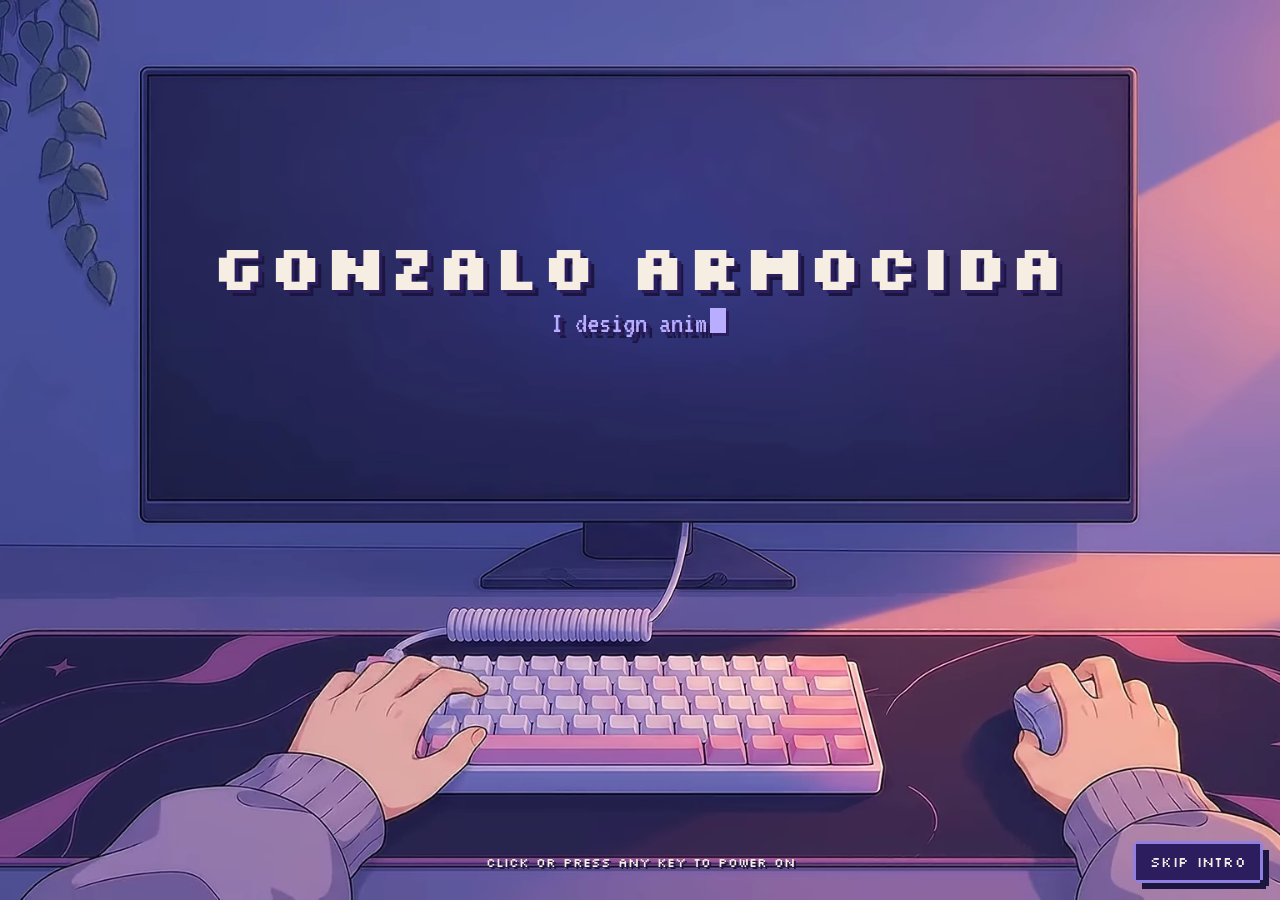
==== index.html @ 1763f01c "Primera versión de Gonzalo OS Portfolio interactivo: intro animada con zoom al monitor, escritorio p" ====
<!doctype html>
<html lang="en">
<head>
<meta charset="utf-8">
<meta name="viewport" content="width=device-width, initial-scale=1, viewport-fit=cover">
<title>Armo Design · UX/UI Designer</title>
<meta name="description" content="Armo Design. UX/UI design portfolio by Gonzalo.">
<meta name="theme-color" content="#1b1640">
<link rel="preconnect" href="https://fonts.googleapis.com">
<link rel="preconnect" href="https://fonts.gstatic.com" crossorigin>
<link href="https://fonts.googleapis.com/css2?family=Silkscreen:wght@400;700&family=VT323&display=swap" rel="stylesheet">
<link rel="preload" as="image" href="assets/fondo.png">
<style>
:root{
  --ink:#1b1640;--line:#2c1e5e;--lav:#8f7fe0;--lav2:#b9adff;--peach:#ff9f86;--cream:#f6eee3;
  --px:3px;--u:1px;
  --cur:url("data:image/svg+xml;utf8,<svg xmlns='http://www.w3.org/2000/svg' width='26' height='38' viewBox='0 0 13 19'><polygon points='1,1 1,15 4.5,12 7,17.5 9,16.5 6.5,11.5 11,11.5' fill='%23f6eee3' stroke='%231b1640' stroke-width='1.3' stroke-linejoin='miter' shape-rendering='crispEdges'/></svg>") 2 2, default;
  --cur-hand:url("data:image/svg+xml;utf8,<svg xmlns='http://www.w3.org/2000/svg' width='26' height='38' viewBox='0 0 13 19'><polygon points='1,1 1,15 4.5,12 7,17.5 9,16.5 6.5,11.5 11,11.5' fill='%23ff9f86' stroke='%231b1640' stroke-width='1.3' stroke-linejoin='miter' shape-rendering='crispEdges'/></svg>") 2 2, pointer;
}
*{box-sizing:border-box}
[hidden]{display:none!important}
html,body{margin:0;height:100%;overflow:hidden;background:var(--ink);color:var(--cream);font-family:"VT323",ui-monospace,monospace;cursor:var(--cur);-webkit-tap-highlight-color:transparent}
a{color:var(--lav2)}
a:hover{color:var(--peach)}
button,a{cursor:var(--cur-hand);font:inherit;color:inherit}
:focus{outline:none}
:focus-visible{outline:3px solid var(--peach);outline-offset:4px}
.sr-only{position:absolute;width:1px;height:1px;overflow:hidden;clip:rect(0 0 0 0);white-space:nowrap}
svg{display:block}

.pbox{--b:var(--lav);--s:var(--ink);box-shadow:
  0 calc(var(--px)*-1) 0 0 var(--b),0 var(--px) 0 0 var(--b),
  calc(var(--px)*-1) 0 0 0 var(--b),var(--px) 0 0 0 var(--b),
  calc(var(--px)*2) calc(var(--px)*3) 0 0 var(--s),calc(var(--px)*3) calc(var(--px)*2) 0 0 var(--s)}

.btn{font-family:"Silkscreen",monospace;font-size:13px;letter-spacing:.02em;background:var(--line);color:var(--cream);border:0;padding:7px 12px;text-decoration:none;display:inline-flex;align-items:center;gap:6px;user-select:none}
.btn:hover{background:var(--lav);color:var(--ink)}
.btn:active{transform:translate(2px,2px)}

/* ---------- intro ---------- */
#intro{position:fixed;inset:0;overflow:hidden;background:#000;z-index:30;cursor:var(--cur-hand)}
#cam{position:absolute;inset:0;transform-origin:0 0;will-change:transform}
#cam.zoom{transition:transform 1.3s cubic-bezier(.65,0,.35,1)}
#cam video{width:100%;height:100%;object-fit:cover;display:block}
#screen{position:absolute;container-type:size;display:grid;place-items:center;pointer-events:none}
#hello{text-align:center;text-shadow:.35cqw .35cqw 0 var(--line),.6cqw .6cqw 0 var(--ink)}
#hello p{margin:0;white-space:nowrap}
#hello.out{opacity:0;transition:opacity .2s steps(3)}
.h1{font-family:"Silkscreen",monospace;font-weight:700;font-size:6.4cqw;line-height:1;color:var(--cream);letter-spacing:.02em;min-height:1em}
.h2{margin-top:.35em!important;font-size:3.1cqw;line-height:1;color:var(--lav2);min-height:1em}
.caret{display:inline-block;width:.5em;height:.82em;margin-left:.1em;vertical-align:-.04em;background:currentColor;box-shadow:3px 3px 0 var(--line);animation:blink 1s steps(1) infinite}
#hint{position:absolute;left:50%;bottom:30px;transform:translateX(-50%);margin:0;font-family:"Silkscreen",monospace;font-size:13px;color:var(--cream);text-shadow:2px 2px 0 var(--ink);white-space:nowrap;pointer-events:none;animation:blink 1.2s steps(1) infinite}
#hint.out{animation:none;opacity:0}
@keyframes blink{50%{opacity:0}}
#skip{position:fixed;z-index:50;right:max(20px,env(safe-area-inset-right));bottom:max(20px,env(safe-area-inset-bottom));font-size:14px;padding:9px 14px}

/* ---------- boot ---------- */
#boot{position:fixed;inset:0;z-index:45;background:#000;overflow:hidden;display:grid;place-items:center}
#boot.out{animation:fadeOut .32s steps(4) forwards}
@keyframes fadeOut{to{opacity:0}}
.crt{position:absolute;inset:0;background:var(--ink);transform:scale(0,.004);animation:crt .5s steps(8) forwards}
@keyframes crt{0%{transform:scale(0,.004);background:var(--cream)}35%{transform:scale(1,.004);background:var(--lav2)}60%{background:var(--lav)}100%{transform:scale(1,1);background:var(--ink)}}
.scan{position:absolute;inset:0;pointer-events:none;background:repeating-linear-gradient(0deg,rgba(0,0,0,.26) 0 2px,transparent 2px 4px);animation:flick .24s steps(2) infinite}
@keyframes flick{50%{opacity:.75}}

/* ---------- desktop ---------- */
#desk{position:fixed;inset:0;overflow:hidden;background:#3e3c9b;opacity:0;visibility:hidden;z-index:10}
#desk.show{opacity:1;visibility:visible;transition:opacity .5s steps(5)}
#stage{position:absolute;left:50%;top:50%;width:max(100vw,calc(100vh*1672/940));width:max(100vw,calc(100dvh*1672/940));aspect-ratio:1672/940;transform:translate(-50%,-50%);background:#3e3c9b}
#icons{position:absolute;inset:0}
#mlayer{position:absolute;inset:0;pointer-events:none;--u:.62px}
#mlayer #icons{pointer-events:auto}

.icon{position:absolute;width:calc(var(--u)*156);display:flex;flex-direction:column;align-items:center;gap:calc(var(--u)*12);background:none;border:0;padding:0;touch-action:none;user-select:none;-webkit-user-select:none}
.icon img{width:100%;height:auto;aspect-ratio:1;display:block;image-rendering:pixelated;pointer-events:none}
.icon .art{width:62%;display:block;pointer-events:none;filter:drop-shadow(calc(var(--u)*6) calc(var(--u)*6) 0 rgba(27,22,64,.7))}
.icon .art svg{width:100%;height:auto}
.icon:focus-visible{outline:none}
.icon:focus-visible img,.icon:focus-visible .art{outline:3px dashed var(--peach);outline-offset:4px}
.icon.drag{z-index:5;cursor:var(--cur-hand)}
.icon.drag img,.icon.drag .art{transform:translate(calc(var(--u)*-3),calc(var(--u)*-3))}
.icon.arr{transition:left .35s steps(6),top .35s steps(6)}
.label{--px:max(2px,calc(var(--u)*3));font-family:"Silkscreen",monospace;font-size:max(11px,calc(var(--u)*17));line-height:1.1;padding:calc(var(--u)*4) calc(var(--u)*10);background:var(--line);color:var(--cream);white-space:nowrap}
.icon.sel .label{background:var(--peach);color:var(--ink)}
.icon.sel .label.pbox{--b:var(--ink)}
.marquee{position:absolute;z-index:15;border:2px dashed var(--lav2);background:rgba(143,127,224,.16);pointer-events:none}

/* ---------- dock ---------- */
.dock-btn{position:absolute;top:90.213%;width:3.11%;height:5.319%;display:grid;place-items:center;background:transparent;border:0;padding:0;text-decoration:none;color:var(--ink)}
.dock-btn .glyph{font-family:"Silkscreen",monospace;font-weight:700;font-size:max(13px,calc(var(--u)*21));line-height:1}
.dock-btn:hover .glyph,.dock-btn:focus-visible .glyph{color:var(--line);transform:translateY(calc(var(--u)*-3))}
.dock-btn:hover,.dock-btn:focus-visible{background:rgba(246,238,227,.18)}
.dock-btn:focus-visible{outline-offset:2px}
.dock-btn.run::after{content:"";position:absolute;left:50%;bottom:calc(var(--u)*-10);width:max(4px,calc(var(--u)*6));height:max(4px,calc(var(--u)*6));transform:translateX(-50%);background:var(--peach);box-shadow:0 0 0 2px var(--ink)}
.tip{--px:2px;position:absolute;bottom:calc(100% + 16px);left:50%;transform:translateX(-50%);font-family:"Silkscreen",monospace;font-size:12px;color:var(--cream);background:var(--line);padding:4px 8px;white-space:nowrap;visibility:hidden;pointer-events:none}
.dock-btn:hover .tip,.dock-btn:focus-visible .tip{visibility:visible;animation:pop .12s steps(2)}
@keyframes pop{from{transform:translate(-50%,4px)}to{transform:translate(-50%,0)}}
.slot{--px:max(2px,calc(var(--u)*3));--b:var(--lav);background:var(--line);animation:slotIn .2s steps(3)}
.slot:hover,.slot:focus-visible{background:#3b2c7c}
.slot img,.slot .sart{width:68%;pointer-events:none;image-rendering:pixelated}
.slot .sart svg{width:100%;height:auto}
.slot.min img,.slot.min .sart{opacity:.6}
@keyframes slotIn{from{transform:translateY(40%);opacity:0}}

/* ---------- menubar & menus ---------- */
#menubar{position:absolute;top:0;left:0;right:0;z-index:50;height:30px;display:flex;align-items:center;justify-content:space-between;padding:0 6px;background:var(--line);border-bottom:3px solid var(--ink);box-shadow:inset 0 2px 0 #3d2f80}
.mb-left,.mb-right{display:flex;align-items:center;height:100%}
.mb-left{gap:2px}
.mb-right{gap:14px;padding-right:6px;font-family:"Silkscreen",monospace;font-size:12px}
.mb-btn{height:24px;padding:0 10px;border:0;background:transparent;font-family:"Silkscreen",monospace;font-size:12px;color:var(--cream);display:flex;align-items:center}
.mb-btn:hover,.mb-btn.on{background:var(--lav);color:var(--ink)}
.mb-btn:focus-visible{outline-offset:-3px}
.mb-logo{padding:0 5px}
.mb-logo svg{width:22px;height:22px}
.mb-ico svg{width:18px;height:14px}
#date{color:var(--lav2)}
#menus{position:absolute;inset:0;pointer-events:none;z-index:60}
.menu{--b:var(--lav);position:absolute;pointer-events:auto;min-width:230px;padding:4px;background:var(--line);display:flex;flex-direction:column;animation:menuIn .12s steps(3)}
@keyframes menuIn{from{clip-path:inset(-12px -12px 100% -12px)}to{clip-path:inset(-12px)}}
.menu [role=menuitem]{display:flex;justify-content:space-between;align-items:center;gap:24px;width:100%;text-align:left;border:0;background:transparent;padding:7px 12px;font-family:"Silkscreen",monospace;font-size:12px;color:var(--cream)}
.menu [role=menuitem]:hover,.menu [role=menuitem]:focus{background:var(--peach);color:var(--ink);outline:none}
.menu kbd{font-family:"VT323",monospace;font-size:18px;color:var(--lav2)}
.menu [role=menuitem]:hover kbd,.menu [role=menuitem]:focus kbd{color:var(--ink)}
.msep{height:3px;margin:4px 6px;background:var(--ink)}

/* ---------- notification ---------- */
#notif{--b:var(--lav);position:absolute;z-index:55;right:24px;bottom:24px;display:flex;align-items:flex-start;gap:12px;width:min(350px,calc(100vw - 40px));padding:12px;background:var(--line);animation:notifIn .24s steps(4)}
#notif.out{animation:notifOut .2s steps(3) forwards}
@keyframes notifIn{from{transform:translateY(24px);opacity:0}}
@keyframes notifOut{to{transform:translateY(24px);opacity:0}}
#notif .glogo svg{width:38px;height:38px}
#notif strong{display:block;font-family:"Silkscreen",monospace;font-weight:400;font-size:13px;color:var(--cream)}
#notif p{margin:4px 0 0;font-size:21px;line-height:1.05;color:var(--lav2)}
.nx{margin-left:auto;flex:none;width:26px;height:26px;border:0;background:var(--ink);color:var(--lav2);font-family:"Silkscreen",monospace;font-size:12px}
.nx:hover{color:var(--peach)}

/* ---------- windows ---------- */
#windows{position:absolute;inset:0;pointer-events:none;z-index:20}
body.dragging iframe{pointer-events:none}
body.dragging{user-select:none}
.win{--px:4px;--b:var(--line);position:absolute;display:flex;flex-direction:column;background:var(--ink);pointer-events:auto;min-width:300px;min-height:200px}
.win.closing{animation:winOut .14s steps(3) forwards}
@keyframes winIn{from{transform:scale(.6);opacity:0}to{transform:none;opacity:1}}
@keyframes winOut{to{transform:scale(.6);opacity:0}}
.win:focus-visible{outline:3px solid var(--peach);outline-offset:8px}
.bar{display:flex;align-items:center;gap:8px;height:40px;flex:none;padding:0 8px 0 10px;background:var(--lav);color:var(--ink);border-bottom:4px solid var(--line);font-family:"Silkscreen",monospace;font-size:15px;cursor:var(--cur-hand);touch-action:none;user-select:none}
.win:not(.front) .bar{background:#9d93d6;color:var(--line)}
.bar img,.bar .bico{width:24px;height:24px;image-rendering:pixelated;flex:none}
.bar .bico svg{width:100%;height:100%}
.bar .at{width:24px;height:24px;display:grid;place-items:center;background:var(--line);color:var(--lav2);font-weight:700;flex:none}
.bar .title{flex:1;min-width:0;margin-left:2px;white-space:nowrap;overflow:hidden;text-overflow:ellipsis}
.wbtn{width:28px;height:26px;flex:none;display:grid;place-items:center;padding:0;border:0;background:var(--lav2);color:var(--ink);font-family:"Silkscreen",monospace;font-weight:700;font-size:14px;line-height:1;box-shadow:0 0 0 2px var(--line),inset -3px -3px 0 #7b6cc9,inset 3px 3px 0 var(--cream)}
.wbtn:hover{background:var(--cream)}
.wbtn:active{box-shadow:0 0 0 2px var(--line),inset 3px 3px 0 #7b6cc9,inset -3px -3px 0 var(--cream)}
.wbtn.wclose:hover{background:var(--peach)}
.wmin i{display:block;width:12px;height:3px;margin-top:8px;background:var(--ink)}
.wmax i{display:block;width:12px;height:10px;border:2px solid var(--ink);border-top-width:4px}
.win.max .wmax i{width:10px;height:8px;box-shadow:3px -3px 0 -1px var(--lav2),3px -3px 0 1px var(--ink)}
.nav{display:flex;align-items:center;gap:8px;padding:7px 8px;background:var(--line);flex:none;border-bottom:4px solid var(--ink)}
.nbtn{width:32px;height:30px;flex:none;border:0;background:var(--ink);color:var(--lav2);font-size:22px;line-height:1;display:grid;place-items:center;box-shadow:inset 0 0 0 2px var(--lav)}
.nbtn:hover{color:var(--peach)}
.nbtn:active{transform:translate(1px,1px)}
.url{flex:1;min-width:0;height:30px;display:flex;align-items:center;padding:0 10px;background:var(--ink);color:var(--cream);font-size:21px;white-space:nowrap;overflow:hidden;text-overflow:ellipsis;box-shadow:inset 0 0 0 2px var(--lav)}
.url span{color:var(--lav)}
.open{flex:none;height:30px;display:flex;align-items:center;padding:0 12px;background:var(--peach);color:var(--ink);text-decoration:none;font-family:"Silkscreen",monospace;font-size:13px;box-shadow:inset -3px -3px 0 #d9755e}
.open:hover{color:var(--ink);background:#ffb7a4}
.open:active{transform:translate(1px,1px)}
.wbody{position:relative;flex:1;min-height:0;background:var(--ink);overflow:hidden}
.wbody iframe{position:absolute;inset:0;width:100%;height:100%;border:0;background:#fff}
.loading{position:absolute;inset:0;display:flex;flex-direction:column;align-items:center;justify-content:center;gap:14px;background:var(--ink);font-family:"Silkscreen",monospace;font-size:16px;color:var(--lav2)}
.loading p{margin:0}
.lbar{width:168px;height:20px;padding:3px;box-shadow:inset 0 0 0 3px var(--lav)}
.lbar i{display:block;height:100%;width:0;background:repeating-linear-gradient(90deg,var(--peach) 0 13px,transparent 13px 16px);animation:load 1.4s steps(10) infinite}
@keyframes load{to{width:100%}}
.fallback{position:absolute;inset:0;display:grid;place-items:center;padding:24px;background:var(--ink);overflow:auto}
.card{--b:var(--lav);display:flex;flex-direction:column;align-items:center;text-align:center;gap:10px;max-width:360px;padding:28px 28px 26px;background:var(--line)}
.card img{width:156px;height:156px;image-rendering:pixelated}
.card h2{margin:8px 0 0;font-family:"Silkscreen",monospace;font-size:24px;font-weight:400;color:var(--cream)}
.card p{margin:0 0 10px;font-size:24px;line-height:1.1;color:var(--lav2);text-wrap:pretty}
.card .btn,.pane .btn,.mail .btn{background:var(--peach);color:var(--ink);font-size:14px;padding:9px 14px}
.card .btn:hover,.pane .btn:hover,.mail .btn:hover{background:#ffb7a4}
.card .btn.pbox,.pane .btn.pbox,.mail .btn.pbox{--b:var(--ink)}
.grip{position:absolute;right:0;bottom:0;width:22px;height:22px;z-index:2;cursor:nwse-resize;touch-action:none;background:var(--line)}
.grip::after{content:"";position:absolute;right:4px;bottom:4px;width:3px;height:3px;background:var(--lav2);box-shadow:-5px 0 var(--lav2),-10px 0 var(--lav2),0 -5px var(--lav2),0 -10px var(--lav2),-5px -5px var(--lav2)}
.win.max .grip{display:none}
.win.max{left:8px!important;top:38px!important;width:calc(100vw - 16px)!important;height:calc(100% - 46px)!important}

.pane{position:absolute;inset:0;overflow:auto;display:flex;flex-direction:column;align-items:center;justify-content:center;gap:12px;padding:24px;text-align:center}
.pane h2{margin:0;font-family:"Silkscreen",monospace;font-weight:400;font-size:22px;color:var(--cream)}
.pane p{margin:0;font-size:24px;line-height:1.1;color:var(--lav2);text-wrap:pretty;max-width:30ch}
.pane .big svg{width:84px;height:auto}
.pane .btn{margin-top:6px}
.notes{position:absolute;inset:0;overflow:auto;padding:18px 22px;background:var(--cream);color:var(--ink);font-size:25px;line-height:1.15}
.notes p{margin:0;white-space:pre-wrap;text-wrap:pretty}
.mail{display:flex;flex-direction:column;align-items:flex-start;gap:10px;padding:22px 24px}
.mail p{margin:0;font-size:22px;color:var(--lav2)}
.addr{font-size:28px;color:var(--cream);word-break:break-all;user-select:all}
.mail .btn{margin-top:6px}
.mail .ok{min-height:22px;color:var(--peach)}

@media (max-width:699px){
  .mb-hide{display:none!important}
  .win{left:0!important;top:33px!important;width:100vw!important;height:calc(100% - 33px)!important;min-width:0;box-shadow:none}
  .grip,.wmax{display:none}
  .bar{height:48px}
  .wbtn{width:40px;height:36px}
  .nbtn,.open,.url{height:40px}
  #hint{bottom:84px}
  #notif{right:16px;left:16px;width:auto;bottom:calc(13% + 12px)}
}
/* ---------- scene ---------- */
#scene{position:absolute;inset:0}
.layer{position:absolute;inset:0;will-change:transform}
#lyBg,#lySky,#lyDock{left:-2%;top:-2%;width:104%;height:104%}
#lyBg{transition:filter 2.5s ease}
#bgImg,#bgFx,#skyFx{position:absolute;inset:0;width:100%;height:100%;display:block;image-rendering:pixelated;pointer-events:none;user-select:none}
#lySky,#lyDock{pointer-events:none}
#lySky{transition:opacity 1.2s steps(6)}
#lyDock .dock-btn{pointer-events:auto}
#tint{position:absolute;inset:0;pointer-events:none}
#tint i{position:absolute;inset:0;opacity:0;transition:opacity 3s ease}
.t-night{background:linear-gradient(180deg,rgba(18,12,58,.5),rgba(27,22,64,.22));mix-blend-mode:multiply}
.t-sunset{background:linear-gradient(215deg,rgba(255,159,134,.6) 0%,rgba(255,159,134,.24) 34%,rgba(255,159,134,.08) 62%,transparent 85%);mix-blend-mode:screen}
.t-dawn{background:linear-gradient(0deg,rgba(255,168,200,.34),rgba(255,190,214,.12) 60%,rgba(255,190,214,.04));mix-blend-mode:screen}
.t-day{background:rgba(246,238,227,.16);mix-blend-mode:screen}
.t-konami{background:linear-gradient(180deg,rgba(160,212,255,.4),rgba(246,238,227,.38));mix-blend-mode:screen}
#desk[data-tod=night] .t-night,#desk[data-tod=sunset] .t-sunset,#desk[data-tod=dawn] .t-dawn,#desk[data-tod=day] .t-day{opacity:1}
#desk[data-tod=day] #lyBg{filter:saturate(.72) brightness(1.08)}
#desk.daymode #lyBg{filter:hue-rotate(-42deg) saturate(.75) brightness(1.65) contrast(.9);transition:filter 1.2s steps(6)}
#desk.daymode #tint i{opacity:0;transition:opacity 1.2s steps(6)}
#desk.daymode #tint .t-konami{opacity:1}
#desk.daymode #lySky{opacity:0}

#moon{position:absolute;left:19%;top:10%;width:5%;height:10%;background:transparent;border:0;padding:0}
#moon:focus-visible{outline-offset:2px}
#fullMoon{position:absolute;left:calc(282/1672*100%);top:calc(62/940*100%);width:calc(156/1672*100%);aspect-ratio:1;pointer-events:none;animation:moonIn .3s steps(3)}
#fullMoon svg{position:absolute;left:50%;top:50%;transform:translate(-50%,-50%);height:auto}
#fullMoon .halo1{width:100%;opacity:.13}
#fullMoon .halo2{width:84.6%;opacity:.22}
#fullMoon .disc{width:64.1%}
@keyframes moonIn{from{transform:scale(.7);opacity:0}}

#cat{position:absolute;left:calc(112/1672*100%);top:calc(735/940*100%);width:calc(80/1672*100%);background:none;border:0;padding:0}
#cat .cat-art{display:block;transform-origin:50% 100%;transition:transform .3s steps(3)}
#cat .cat-art svg{width:100%;height:auto}
#cat.stretch .cat-art{transform:scale(1.18,.86)}
.zzz{position:absolute;left:6%;bottom:80%;width:60%;height:200%;pointer-events:none}
.zzz i{position:absolute;left:0;bottom:0;font-family:"Silkscreen",monospace;font-style:normal;font-size:max(9px,calc(var(--u)*16));line-height:1;color:var(--lav2);text-shadow:1px 1px 0 var(--ink);opacity:0;animation:zzz 3.6s steps(9) infinite}
.zzz i:nth-child(2){animation-delay:1.2s}
.zzz i:nth-child(3){animation-delay:2.4s}
@keyframes zzz{0%{opacity:0;transform:translate(0,0)}15%{opacity:1}100%{opacity:0;transform:translate(calc(var(--u)*22),calc(var(--u)*-48))}}
#cat.awake .zzz{display:none}
.heart{position:absolute;left:18%;bottom:85%;width:26%;opacity:0;pointer-events:none}
.heart svg{width:100%;height:auto}
#cat.love .heart{animation:heart 1.1s steps(6) forwards}
@keyframes heart{0%{opacity:0;transform:translateY(0)}20%{opacity:1}80%{opacity:1}100%{opacity:0;transform:translateY(calc(var(--u)*-36))}}

/* ---------- icons motion ---------- */
.ico-in{display:flex;flex-direction:column;align-items:center;gap:calc(var(--u)*12);width:100%;pointer-events:none}
@media (hover:hover) and (pointer:fine){
  .icon:hover .ico-in{transform:translateY(-2px)}
  .icon:hover img{animation:glint .12s steps(2)}
  .icon:hover .art{animation:glintA .12s steps(2)}
}
@keyframes glint{from{filter:brightness(1.7)}to{filter:brightness(1)}}
@keyframes glintA{from{filter:brightness(1.7) drop-shadow(calc(var(--u)*6) calc(var(--u)*6) 0 rgba(27,22,64,.7))}to{filter:brightness(1) drop-shadow(calc(var(--u)*6) calc(var(--u)*6) 0 rgba(27,22,64,.7))}}

/* ---------- preview ---------- */
#pv{--px:3px;--b:var(--line);position:absolute;z-index:19;width:240px;background:var(--ink);pointer-events:none;animation:pvIn .15s steps(3)}
#pv.out{animation:pvOut .15s steps(3) forwards}
@keyframes pvIn{from{transform:translateY(8px) scale(.85);opacity:0}}
@keyframes pvOut{to{transform:translateY(8px) scale(.85);opacity:0}}
.pv-bar{height:24px;display:flex;align-items:center;padding:0 8px;background:var(--lav);color:var(--ink);font-family:"Silkscreen",monospace;font-size:12px;border-bottom:3px solid var(--line)}
#pv video{display:block;width:100%;aspect-ratio:2/1;object-fit:cover;background:var(--line)}

/* ---------- fx ---------- */
#fxTop{position:absolute;inset:0;z-index:30;pointer-events:none}
.ghost{position:absolute;border:2px solid var(--lav2);outline:2px solid var(--ink);pointer-events:none}
.confetti{position:absolute;inset:0;width:100%;height:100%;image-rendering:pixelated}
.trail{position:fixed;left:0;top:0;z-index:999;width:6px;height:6px;background:var(--lav2);box-shadow:2px 2px 0 var(--ink);pointer-events:none;opacity:0}
.loading .static{position:absolute;inset:0;width:100%;height:100%;image-rendering:pixelated}
.loading p{--b:var(--lav);position:relative;padding:6px 12px;background:var(--ink)}
.loading.tune p{visibility:hidden}

/* ---------- terminal ---------- */
.term{position:absolute;inset:0;overflow:auto;padding:12px 16px 16px;background:var(--ink);color:var(--lav2);font-size:22px;line-height:1.15;cursor:text}
.tout div{white-space:pre-wrap;word-break:break-word;min-height:1.15em}
.tout .echo{color:var(--cream)}
.tout .err,.tout .ok{color:var(--peach)}
.tline{display:flex;gap:.5em;align-items:baseline;border-bottom:2px solid transparent}
.tline:focus-within{border-bottom-color:var(--lav)}
.prompt{color:var(--lav);white-space:nowrap}
.tin{flex:1;min-width:0;padding:0;border:0;background:transparent;color:var(--cream);font:inherit;caret-color:var(--peach)}
.tin:focus-visible{outline:none}

/* ---------- power off ---------- */
#off{position:fixed;inset:0;z-index:46;display:grid;place-items:center;background:#000}
#powerOn{background:transparent;color:var(--lav2);font-size:14px;animation:blink 1.2s steps(1) infinite}
#powerOn:hover{background:transparent;color:var(--peach)}
#sound{padding:0 6px}
#sound svg{width:18px;height:14px}

@media (pointer:coarse),(max-width:699px){
  :root{--cur:auto!important;--cur-hand:pointer!important}
}
@media (hover:hover) and (pointer:fine){
  body.busy,body.busy *{cursor:var(--cur-busy)!important}
}
@media (prefers-reduced-motion:reduce){
  *,*::before,*::after{animation:none!important;transition:none!important}
  #desk.show{transition:opacity .4s linear!important}
  .zzz i{opacity:1}
  .zzz i:nth-child(2){transform:translate(calc(var(--u)*9),calc(var(--u)*-15))}
  .zzz i:nth-child(3){transform:translate(calc(var(--u)*18),calc(var(--u)*-30))}
}

</style>
</head>
<body>
<h1 class="sr-only">Armo Design. Gonzalo, UX/UI Designer. Portfolio</h1>

<section id="intro" aria-label="Animated intro">
  <div id="cam">
    <video id="introVideo" muted playsinline preload="auto" poster="assets/intro-poster.jpg" aria-hidden="true">
      <source src="assets/intro.mp4" type="video/mp4">
      <source src="assets/intro.webm" type="video/webm">
    </video>
    <div id="screen"><div id="hello" aria-hidden="true">
      <p class="h1"><span id="t1"></span></p>
      <p class="h2"><span id="t2"></span></p>
    </div></div>
  </div>
  <p id="hint" aria-hidden="true">Click or press any key to power on</p>
</section>

<div id="boot" hidden>
  <div class="crt"></div>
  <div class="scan" aria-hidden="true"></div>
</div>

<div id="off" hidden>
  <button id="powerOn" class="btn" type="button">Click to power on</button>
</div>

<button id="skip" class="btn pbox" type="button" hidden>Skip intro</button>

<main id="desk" aria-label="Gonzalo OS desktop">
  <div id="stage">
    <!-- Parallax scene: every .layer moves by its data-depth (1 = 1% of the stage width).
         #lyBg is a single image for now. To split it later, add one .layer per plane
         (sky ~0.3, clouds ~0.5, city ~0.7, balcony ~1.2, plant ~1.5) using the same 104% box. -->
    <div id="scene">
      <div class="layer" id="lyBg" data-depth="0">
        <img id="bgImg" src="assets/fondo.png" alt="" width="1672" height="940" draggable="false">
        <canvas id="bgFx" width="836" height="470" aria-hidden="true"></canvas>
        <span id="fullMoon" aria-hidden="true" hidden></span>
        <button id="moon" type="button" aria-pressed="false" aria-label="Moon. Double-click or press Enter to change its phase"></button>
        <button id="cat" type="button" aria-label="Sleeping cat. Press Enter to wake it up">
          <span class="cat-art"></span>
          <span class="zzz" aria-hidden="true"><i>z</i><i>z</i><i>z</i></span>
          <span class="heart" aria-hidden="true"></span>
        </button>
      </div>
      <div class="layer" id="lySky" data-depth="0"><canvas id="skyFx" width="836" height="470" aria-hidden="true"></canvas></div>
      <div id="tint" aria-hidden="true"><i class="t-night"></i><i class="t-sunset"></i><i class="t-dawn"></i><i class="t-day"></i><i class="t-konami"></i></div>
    </div>
    <div class="layer" id="lyDock" data-depth="0">
      <nav id="dock" aria-label="Dock">
        <a class="dock-btn" id="dockBehance" style="left:44.258%" href="#" target="_blank" rel="noopener" aria-label="Behance (opens in a new tab)"><span class="glyph">Be</span><span class="tip pbox" aria-hidden="true">Behance</span></a>
        <a class="dock-btn" id="dockLinkedin" style="left:48.565%" href="#" target="_blank" rel="noopener" aria-label="LinkedIn (opens in a new tab)"><span class="glyph">in</span><span class="tip pbox" aria-hidden="true">LinkedIn</span></a>
        <button class="dock-btn" id="dockMail" style="left:52.871%" type="button" aria-label="Mail"><span class="glyph">@</span><span class="tip pbox" aria-hidden="true">Mail</span></button>
        <div id="slots"></div>
      </nav>
    </div>
    <div id="icons" class="layer" data-depth="0" role="group" aria-label="Desktop icons"></div>
  </div>
  <div id="mlayer"></div>

  <div id="pv" hidden aria-hidden="true">
    <div class="pv-bar"><span class="pv-title"></span></div>
    <video muted loop playsinline preload="none"></video>
  </div>

  <div id="menubar">
    <div class="mb-left">
      <button class="mb-btn mb-logo" type="button" data-menu="g" aria-haspopup="menu" aria-expanded="false" aria-label="Gonzalo OS menu"><span data-art="g"></span></button>
      <button class="mb-btn mb-hide" type="button" data-menu="file" aria-haspopup="menu" aria-expanded="false">File</button>
      <button class="mb-btn mb-hide" type="button" data-menu="view" aria-haspopup="menu" aria-expanded="false">View</button>
      <button class="mb-btn mb-hide" type="button" data-menu="help" aria-haspopup="menu" aria-expanded="false">Help</button>
    </div>
    <div class="mb-right">
      <button id="sound" class="mb-btn mb-hide" type="button" aria-pressed="false" aria-label="Sound"></button>
      <span class="mb-ico mb-hide" data-art="wifi" title="Wifi"></span>
      <span id="date" class="mb-hide"></span>
      <time id="clock"></time>
    </div>
  </div>

  <div id="windows"></div>
  <div id="fxTop" aria-hidden="true"></div>

  <div id="notif" class="pbox" role="status" hidden>
    <span class="glogo" data-art="g"></span>
    <div><strong id="notifTitle">Welcome to Gonzalo OS</strong><p id="notifBody">Double-click a project to open it.</p></div>
    <button class="nx" type="button" aria-label="Close notification">x</button>
  </div>

  <div id="menus"></div>
</main>

<div id="live" class="sr-only" aria-live="polite"></div>
<script>
/* ======= Edit your info here ======= */
const CONFIG = {
  projects: [
    { id: 'terrace', name: 'Terrace', url: 'https://terracefest.vercel.app/', desc: 'The party is upstairs', icon: 'assets/icono_terrace.png', x: 528, y: 330 },
    { id: 'trama', name: 'Trama', url: 'https://tramastore.vercel.app/', desc: 'Caps, bucket hats and beanies', icon: 'assets/icono_trama.png', x: 761, y: 330 },
    { id: 'crealo', name: 'Crealo', url: 'https://crealo-ten.vercel.app/', desc: '[SHORT DESCRIPTION]', icon: 'assets/icono_crealo.png', x: 997, y: 330 },
  ],
  behance: '[LINK]',
  linkedin: '[LINK]',
  mail: '[EMAIL]',
  cv: '[CV LINK]',
  about: '[SHORT BIO]',
};
/* =================================== */

const IMG_W = 1672, IMG_H = 940, BG = 1.04;
const VID = { w: 1920, h: 1080, sx: 367, sy: 86, sw: 1182, sh: 515 };
const reduce = matchMedia('(prefers-reduced-motion: reduce)');
const fine = matchMedia('(hover: hover) and (pointer: fine)');
const $ = (s) => document.querySelector(s);
const intro = $('#intro'), cam = $('#cam'), video = $('#introVideo'), skip = $('#skip');
const hello = $('#hello'), t1 = $('#t1'), t2 = $('#t2'), hint = $('#hint');
const bootEl = $('#boot'), screenEl = $('#screen'), offEl = $('#off'), powerBtn = $('#powerOn');
const desk = $('#desk'), stage = $('#stage'), iconsEl = $('#icons'), mlayer = $('#mlayer');
const lyBg = $('#lyBg'), lyDock = $('#lyDock');
const winLayer = $('#windows'), slotsEl = $('#slots'), menuLayer = $('#menus'), notif = $('#notif'), live = $('#live'), fxTop = $('#fxTop');
const clamp = (v, a, b) => Math.min(Math.max(v, a), Math.max(a, b));
const isMobile = () => innerWidth < 700;
const rich = () => fine.matches && !isMobile();
const announce = (t) => { live.textContent = ''; setTimeout(() => (live.textContent = t), 30); };
const inPreview = /claude/i.test(location.hostname);
const store = {
  get: () => { try { return sessionStorage.getItem('gos-booted'); } catch (e) { return null; } },
  set: () => { try { sessionStorage.setItem('gos-booted', '1'); } catch (e) {} },
};
const timers = [];
const later = (fn, ms) => { const t = setTimeout(fn, ms); timers.push(t); return t; };
const clearTimers = () => { timers.forEach(clearTimeout); timers.length = 0; };
let dragging = false;

/* ---------- pixel art ---------- */
const PAL = { K: '#1b1640', O: '#2c1e5e', L: '#8f7fe0', H: '#b9adff', P: '#ff9f86', C: '#f6eee3', M: '#ffe3c2', N: '#f2c08f', Y: '#ffd27a' };
function pix(rows, cls) {
  const w = rows[0].length, h = rows.length;
  let r = '';
  rows.forEach((row, y) => {
    let x = 0;
    while (x < w) {
      const c = row[x];
      if (c === '.') { x++; continue; }
      let n = 1;
      while (row[x + n] === c) n++;
      r += `<rect x="${x}" y="${y}" width="${n}" height="1" fill="${PAL[c]}"/>`;
      x += n;
    }
  });
  return `<svg${cls ? ` class="${cls}"` : ''} viewBox="0 0 ${w} ${h}" shape-rendering="crispEdges" aria-hidden="true" focusable="false">${r}</svg>`;
}
const ART = {};
ART.g = (() => {
  const n = 11, g = [...Array(n)].map((_, y) => [...Array(n)].map((_, x) => (x === 0 || y === 0 || x === n - 1 || y === n - 1 ? 'K' : 'L')));
  [[0, 0], [n - 1, 0], [0, n - 1], [n - 1, n - 1]].forEach(([x, y]) => (g[y][x] = '.'));
  for (let i = 1; i < n - 1; i++) { g[1][i] = 'H'; g[i][1] = 'H'; }
  ['.KKKKK.', 'KK...KK', 'KK.....', 'KK.KKKK', 'KK...KK', 'KK...KK', '.KKKKK.'].forEach((row, y) =>
    [...row].forEach((c, x) => { if (c === 'K') g[y + 2][x + 2] = 'K'; }));
  return g.map((r) => r.join(''));
})();
ART.doc = ['KKKKKKKKKK....', 'KCCCCCCCCKK...', 'KCCCCCCCCKCK..', 'KCLLLLLLCKCCK.', 'KCCCCCCCCKKKKK', 'KCLLLLLLLLLLCK', 'KCCCCCCCCCCCCK',
  'KCLLLLLLLLLLCK', 'KCCCCCCCCCCCCK', 'KCLLLLLLLLLLCK', 'KCCCCCCCCCCCCK', 'KCLLLLLLLCCCCK', 'KCCCCCCCCCCCCK', 'KKKKKKKKKKKKKK'];
ART.pdf = (() => {
  const L = { P: ['XX.', 'X.X', 'XX.', 'X..', 'X..'], D: ['XX.', 'X.X', 'X.X', 'X.X', 'XX.'], F: ['XXX', 'X..', 'XX.', 'X..', 'X..'] };
  const m = (s) => s.replace(/X/g, 'K').replace(/\./g, 'P');
  const band = 'KPPPPPPPPPPPPK', rows = [...ART.doc.slice(0, 7), band];
  for (let y = 0; y < 5; y++) rows.push('KP' + m(L.P[y]) + 'P' + m(L.D[y]) + 'P' + m(L.F[y]) + 'K');
  rows.push(band, 'KKKKKKKKKKKKKK');
  return rows;
})();
ART.trash = ['....KKKKKK....', 'KKKKKHHHHKKKKK', 'KHHHHHHHHHHHHK', 'KKKKKKKKKKKKKK', ...Array(9).fill('.KLLHLLHLLHLK.'), '.KKKKKKKKKKKK.'];
ART.term = ['KKKKKKKKKKKKKK', 'KLLLLLLLLLPLHK', 'KKKKKKKKKKKKKK', 'KOOOOOOOOOOOOK', 'KOHOOOOOOOOOOK', 'KOOHOOOOOOOOOK',
  'KOHOOPPPOOOOOK', 'KOOOOOOOOOOOOK', 'KOOOOOOOOOOOOK', 'KKKKKKKKKKKKKK'];
ART.vol = ['...C.....', '..CC..C..', 'CCCC...C.', 'CCCC.C.C.', 'CCCC...C.', '..CC..C..', '...C.....'];
ART.mute = ['...C.....', '..CC.....', 'CCCC.C.C.', 'CCCC..C..', 'CCCC.C.C.', '..CC.....', '...C.....'];
ART.wifi = ['.CCCCCCC.', 'C.......C', '..CCCCC..', '.C.....C.', '...CCC...', '.........', '....C....'];
ART.arrow = ['K...........', 'KK..........', 'KCK.........', 'KCCK........', 'KCCCK.......', 'KCCCCK......', 'KCCCCCK.....', 'KCCCCCCK....',
  'KCCCCCCCK...', 'KCCCCCCCCK..', 'KCCCCCCCCCK.', 'KCCCCCCKKKKK', 'KCCCKCCK....', 'KCCK.KCCK...', 'KCK..KCCK...', 'KK....KCCK..', 'K.....KCCK..', '.......KK...'];
ART.hand = ['....KK........', '...KCCK.......', '...KCCK.......', '...KCCK.......', '...KCCKKK.....', '...KCCKCCKKK..', '.KKKCCKCCKCCK.', 'KCCKCCCCCCCCKK',
  'KCCKCCCCCCCCCK', 'KCCCCCCCCCCCCK', '.KCCCCCCCCCCCK', '.KCCCCCCCCCCK.', '..KCCCCCCCCCK.', '..KCCCCCCCCK..', '...KCCCCCCCK..', '...KKKKKKKKK..'];
function hourglass(f) {
  const rows = ['KKKKKKKKKK', 'KHHHHHHHHK', '.K......K.', '.K......K.', '..K....K..', '...K..K...', '...K..K...', '..K....K..', '.K......K.', '.K......K.', 'KHHHHHHHHK', 'KKKKKKKKKK'];
  const sand = [[2, 3, 4], [3, 4, 5, 9], [4, 5, 6, 8, 9], [7, 8, 9]][f];
  return rows.map((r, y) => {
    if (y < 2 || y > 9) return r;
    const a = r.indexOf('K'), b = r.lastIndexOf('K');
    return r.slice(0, a + 1) + (sand.includes(y) ? 'P' : 'C').repeat(b - a - 1) + r.slice(b);
  });
}
ART.catSleep = ['..O..O..............', '.OOOOOO.............', '.OOOOOO...OOOOOOO...', 'OHHOOHHO.OOOOOOOOOO.', 'OOOOOOOOOOOOOOOOOOOO',
  'OOOPOOOOOOOOOOOOOOOO', '.OOOOOOOOOOOOOOOOOOO', '..OOOOOOOOOOOOOLLOO.', '...LLLLLLLLLLLLLLL..'];
ART.catAwake = ['.O...O..............', '.OO.OO..............', '.OOOOOO...OOOOOOO...', 'OPOOOPOO.OOOOOOOOOO.', ...ART.catSleep.slice(4)];
ART.heart = ['.PP.PP.', 'PPPPPPP', 'PPPPPPP', '.PPPPP.', '..PPP..', '...P...'];
function disc(r, fill, extra) {
  const n = r * 2 + 1;
  return [...Array(n)].map((_, y) => [...Array(n)].map((_, x) => {
    const d = Math.hypot(x - r, y - r);
    if (d > r + 0.3) return '.';
    return extra ? extra(x, y, d) || fill : fill;
  }).join(''));
}
const CRATERS = [[8, 9], [9, 9], [8, 10], [15, 7], [16, 7], [14, 15], [15, 15], [15, 16], [10, 17], [17, 12]];
ART.moon = disc(12, 'M', (x, y, d) => (CRATERS.some(([a, b]) => a === x && b === y) ? 'N' : d > 11.2 && x > 12 ? 'N' : null));
document.querySelectorAll('[data-art]').forEach((el) => (el.innerHTML = pix(ART[el.dataset.art])));

/* ---------- cursors ---------- */
function cursorURI(rows, s) {
  const w = rows[0].length, h = rows.length;
  const inner = pix(rows).replace(/^<svg[^>]*>/, '').replace('</svg>', '').replace(/"/g, "'");
  return `url("data:image/svg+xml,${encodeURIComponent(`<svg xmlns='http://www.w3.org/2000/svg' width='${w * s}' height='${h * s}' viewBox='0 0 ${w} ${h}' shape-rendering='crispEdges'>${inner}</svg>`)}")`;
}
const CUR = {
  arrow: cursorURI(ART.arrow, 2) + ' 1 1, default',
  hand: cursorURI(ART.hand, 2) + ' 9 1, pointer',
  busy: [0, 1, 2, 3].map((f) => cursorURI(hourglass(f), 2) + ' 10 12, progress'),
};
if (fine.matches) {
  document.documentElement.style.setProperty('--cur', CUR.arrow);
  document.documentElement.style.setProperty('--cur-hand', CUR.hand);
}
let busyN = 0, busyT;
function busy(d) {
  busyN = Math.max(0, busyN + d);
  const on = busyN > 0;
  document.body.classList.toggle('busy', on);
  clearInterval(busyT);
  if (on) {
    let f = 0;
    const set = () => document.body.style.setProperty('--cur-busy', CUR.busy[f++ % 4]);
    set();
    busyT = setInterval(set, 220);
  }
}
const trail = [...Array(6)].map(() => { const d = document.createElement('i'); d.className = 'trail'; document.body.appendChild(d); return d; });
let trailI = 0, lastP = null;
const TRAIL_COLORS = ['#ff9f86', '#ffd27a', '#b9adff', '#8f7fe0', '#ffb3c7'];
addEventListener('pointermove', (e) => {
  if (e.pointerType !== 'mouse') return;
  parTarget(e);
  if (reduce.matches || !rich()) return;
  const now = performance.now();
  if (lastP) {
    const v = Math.hypot(e.clientX - lastP.x, e.clientY - lastP.y) / Math.max(1, now - lastP.t);
    if (v > 1.4 && now - lastP.s > 26) {
      const p = trail[trailI % trail.length];
      p.style.background = TRAIL_COLORS[trailI++ % TRAIL_COLORS.length];
      p.style.transform = `translate(${Math.round(lastP.x / 3) * 3 + 2}px, ${Math.round(lastP.y / 3) * 3 + 2}px)`;
      p.animate([{ opacity: 0.9 }, { opacity: 0 }], { duration: 320, easing: 'steps(4, end)', fill: 'forwards' });
      lastP.s = now;
    }
  }
  lastP = { x: e.clientX, y: e.clientY, t: now, s: lastP ? lastP.s : 0 };
}, { passive: true });

/* ---------- sound (Web Audio, off by default) ---------- */
const sfx = (() => {
  let ctx = null, master = null, hum = null, on = false;
  try { on = localStorage.getItem('gos-sound') === '1'; } catch (e) {}
  const ensure = () => {
    if (!on) return null;
    if (!ctx) {
      const AC = window.AudioContext || window.webkitAudioContext;
      if (!AC) return null;
      ctx = new AC();
      master = ctx.createGain();
      master.gain.value = 0.9;
      master.connect(ctx.destination);
    }
    if (ctx.state === 'suspended') ctx.resume();
    return ctx;
  };
  const env = (node, t, peak, dur) => {
    const g = ctx.createGain();
    g.gain.setValueAtTime(0.0001, t);
    g.gain.exponentialRampToValueAtTime(peak, t + 0.004);
    g.gain.exponentialRampToValueAtTime(0.0001, t + dur);
    node.connect(g); g.connect(master);
  };
  const tone = (type, f0, f1, dur, vol, delay = 0) => {
    const c = ensure(); if (!c) return;
    const t = c.currentTime + delay, o = c.createOscillator();
    o.type = type;
    o.frequency.setValueAtTime(f0, t);
    if (f1) o.frequency.exponentialRampToValueAtTime(f1, t + dur);
    env(o, t, vol, dur);
    o.start(t); o.stop(t + dur + 0.05);
  };
  const noise = (sec, brown) => {
    const b = ctx.createBuffer(1, Math.ceil(ctx.sampleRate * sec), ctx.sampleRate), d = b.getChannelData(0);
    let last = 0;
    for (let i = 0; i < d.length; i++) {
      const w = Math.random() * 2 - 1;
      d[i] = brown ? (last = (last + 0.02 * w) / 1.02) * 3.5 : w;
    }
    return b;
  };
  const tick = (delay, f) => {
    const c = ensure(); if (!c) return;
    const t = c.currentTime + delay, s = c.createBufferSource(), bp = c.createBiquadFilter();
    s.buffer = noise(0.03);
    bp.type = 'bandpass'; bp.frequency.value = f; bp.Q.value = 1.4;
    s.connect(bp); env(bp, t, 0.22, 0.03);
    s.start(t);
  };
  const api = {
    get on() { return on; },
    set(v) {
      on = v;
      try { localStorage.setItem('gos-sound', v ? '1' : '0'); } catch (e) {}
      if (v) { ensure(); api.click(); if (phase === 'desk') api.startHum(); }
      else { api.stopHum(); if (ctx) ctx.suspend(); }
    },
    wake() { if (on && ctx && ctx.state === 'suspended') ctx.resume(); if (on && phase === 'desk' && !hum) api.startHum(); },
    click() { tick(0, 2600); tick(0.055, 1700); },
    boop() { tone('sine', 180, 520, 0.18, 0.16); tone('sine', 520, 0, 0.25, 0.08, 0.16); },
    off() { tone('sine', 520, 70, 0.4, 0.14); },
    open() { tone('square', 440, 0, 0.05, 0.035); tone('square', 660, 0, 0.07, 0.035, 0.05); },
    close() { tone('square', 660, 0, 0.05, 0.035); tone('square', 440, 0, 0.07, 0.035, 0.05); },
    meow() { tone('triangle', 700, 1150, 0.12, 0.06); tone('triangle', 1150, 620, 0.2, 0.05, 0.11); },
    tada() { [523, 659, 784, 1046].forEach((f, i) => tone('square', f, 0, 0.09, 0.03, i * 0.08)); },
    startHum() {
      const c = ensure(); if (!c || hum || document.hidden) return;
      const s = c.createBufferSource(), lp = c.createBiquadFilter(), g = c.createGain(), o = c.createOscillator(), og = c.createGain();
      s.buffer = noise(2, true); s.loop = true;
      lp.type = 'lowpass'; lp.frequency.value = 240;
      g.gain.value = 0.022; og.gain.value = 0.006;
      o.frequency.value = 52;
      s.connect(lp); lp.connect(g); g.connect(master);
      o.connect(og); og.connect(master);
      s.start(); o.start();
      hum = { s, o };
    },
    stopHum() { if (!hum) return; try { hum.s.stop(); hum.o.stop(); } catch (e) {} hum = null; },
  };
  return api;
})();
const soundBtn = $('#sound');
function paintSound() {
  soundBtn.innerHTML = pix(ART[sfx.on ? 'vol' : 'mute']);
  soundBtn.setAttribute('aria-pressed', sfx.on);
  soundBtn.title = sfx.on ? 'Sound on' : 'Sound off';
}
soundBtn.addEventListener('click', () => { sfx.set(!sfx.on); paintSound(); announce(sfx.on ? 'Sound on' : 'Sound off'); });
paintSound();
addEventListener('pointerdown', () => sfx.wake(), true);
addEventListener('keydown', () => sfx.wake(), true);

/* ---------- intro ---------- */
let phase = 'off';
const caret = document.createElement('span');
caret.className = 'caret';
function startIntro() {
  clearTimers();
  closeMenus();
  offEl.hidden = true;
  document.body.style.background = '';
  if (reduce.matches) return showDesk();
  phase = 'intro';
  hideDesk();
  bootEl.hidden = true;
  intro.hidden = false;
  cam.classList.remove('zoom');
  cam.style.transform = '';
  skip.hidden = false;
  hello.classList.remove('out');
  hint.classList.remove('out');
  try { video.currentTime = 0; } catch (e) {}
  const p = video.play();
  if (p && p.catch) p.catch(() => later(zoom, 4000));
  placeScreen();
  typeText();
}
function typeText() {
  t1.textContent = t2.textContent = '';
  const run = (el, str, i, speed, next) => {
    el.parentNode.appendChild(caret);
    el.textContent = str.slice(0, i);
    if (i >= str.length) return next && next();
    later(() => run(el, str, i + 1, speed, next), speed);
  };
  later(() => run(t1, 'Gonzalo Armocida', 1, 75, () => later(() => run(t2, 'I design animated websites that make brands stand out.', 1, 32), 240)), 400);
}
function placeScreen() {
  const W = innerWidth, H = innerHeight, s = Math.max(W / VID.w, H / VID.h);
  const ox = (W - VID.w * s) / 2, oy = (H - VID.h * s) / 2;
  Object.assign(screenEl.style, { left: ox + VID.sx * s + 'px', top: oy + VID.sy * s + 'px', width: VID.sw * s + 'px', height: VID.sh * s + 'px' });
}
function zoom() {
  if (phase !== 'intro') return;
  if (reduce.matches) return showDesk();
  phase = 'zoom';
  video.pause();
  hint.classList.add('out');
  later(() => {
    const W = innerWidth, H = innerHeight;
    const s = Math.max(W / VID.w, H / VID.h);
    const ox = (W - VID.w * s) / 2, oy = (H - VID.h * s) / 2;
    const sx = ox + VID.sx * s, sy = oy + VID.sy * s, sw = VID.sw * s, sh = VID.sh * s;
    const k = Math.max(W / sw, H / sh) * 1.03;
    cam.classList.add('zoom');
    void cam.offsetWidth;
    cam.style.transform = `translate(${W / 2 - k * (sx + sw / 2)}px, ${H / 2 - k * (sy + sh / 2)}px) scale(${k})`;
    later(boot, 1300);
  }, 220);
}
video.addEventListener('ended', zoom);
video.querySelector('source:last-of-type').addEventListener('error', () => { if (phase === 'intro') showDesk(); });
intro.addEventListener('click', () => { if (phase === 'intro') zoom(); });
skip.addEventListener('click', skipAll);
function skipAll() { clearTimers(); bootEl.hidden = true; showDesk(); }

/* ---------- power on / off ---------- */
function boot() {
  if (reduce.matches) return showDesk();
  phase = 'boot';
  video.pause();
  sfx.boop();
  bootEl.classList.remove('out');
  bootEl.hidden = false;
  const crt = bootEl.querySelector('.crt');
  crt.style.animation = 'none'; void crt.offsetWidth; crt.style.animation = '';
  intro.hidden = true;
  later(enterDesk, 520);
}
function enterDesk() {
  if (phase !== 'boot') return;
  showDesk();
  bootEl.classList.add('out');
  later(() => { bootEl.hidden = true; bootEl.classList.remove('out'); }, 330);
}
function hideDesk() {
  desk.classList.remove('show');
  desk.setAttribute('aria-hidden', 'true');
  desk.inert = true;
  notif.hidden = true;
  sceneStop();
  sfx.stopHum();
  hidePreview();
  parReset();
}
function showDesk() {
  clearTimers();
  closeMenus();
  phase = 'desk';
  video.pause();
  skip.hidden = true;
  intro.hidden = true;
  offEl.hidden = true;
  document.body.style.background = '';
  cam.classList.remove('zoom');
  cam.style.transform = '';
  desk.inert = false;
  desk.removeAttribute('aria-hidden');
  layout();
  timeOfDay();
  desk.classList.add('show');
  store.set();
  sceneStart();
  sfx.startHum();
  later(() => notify(), 600);
  announce('Desktop ready. Press Tab to move through the icons.');
}
function restart() {
  clearTimers();
  closeAll();
  arrange(true);
  setSel([]);
  hideDesk();
  boot();
}
function shutdown() {
  clearTimers();
  closeMenus();
  phase = 'off';
  sfx.off();
  const finish = () => {
    closeAll();
    hideDesk();
    offEl.hidden = false;
    powerBtn.focus({ preventScroll: true });
    announce('Gonzalo OS is off. Press the button to power on.');
  };
  document.body.style.background = '#000';
  if (reduce.matches || !desk.animate) return finish();
  const a = desk.animate([
    { transform: 'none', filter: 'brightness(1)' },
    { transform: 'scale(1, .008)', filter: 'brightness(2.2)', offset: 0.5 },
    { transform: 'scale(.006, .008)', filter: 'brightness(3)', offset: 0.82 },
    { transform: 'scale(0, 0)', filter: 'brightness(3)', opacity: 0 },
  ], { duration: 680, easing: 'steps(10, end)', fill: 'forwards' });
  a.onfinish = () => { finish(); a.cancel(); };
}
function powerOn() {
  if (phase !== 'off') return;
  offEl.hidden = true;
  document.body.style.background = '';
  arrange(true);
  setSel([]);
  boot();
}
offEl.addEventListener('click', powerOn);

/* ---------- notification ---------- */
let notifTimer;
function notify(title = 'Welcome to Gonzalo OS', body = 'Double-click a project to open it.') {
  clearTimeout(notifTimer);
  $('#notifTitle').textContent = title;
  $('#notifBody').textContent = body;
  $('#notifBody').hidden = !body;
  notif.classList.remove('out');
  notif.hidden = false;
  notif.style.animation = 'none'; void notif.offsetWidth; notif.style.animation = '';
  notifTimer = setTimeout(hideNotif, 4000);
}
function hideNotif() {
  clearTimeout(notifTimer);
  if (notif.hidden) return;
  if (reduce.matches) { notif.hidden = true; return; }
  notif.classList.add('out');
  setTimeout(() => { notif.hidden = true; notif.classList.remove('out'); }, 220);
}
notif.querySelector('.nx').addEventListener('click', hideNotif);

/* ---------- parallax ---------- */
const layers = [...stage.querySelectorAll('.layer[data-depth]')].filter((l) => +l.dataset.depth);
const par = { tx: 0, ty: 0, x: 0, y: 0, raf: 0 };
const parOn = () => rich() && !reduce.matches && phase === 'desk';
function parTarget(e) {
  if (!layers.length || !parOn() || dragging) return;
  par.tx = (e.clientX / innerWidth - 0.5) * 2;
  par.ty = (e.clientY / innerHeight - 0.5) * 2;
  if (!par.raf) par.raf = requestAnimationFrame(parStep);
}
function parStep() {
  par.raf = 0;
  par.x += (par.tx - par.x) * 0.07;
  par.y += (par.ty - par.y) * 0.07;
  const max = stage.offsetWidth * 0.01;
  layers.forEach((l) => {
    const d = +l.dataset.depth;
    l.style.transform = `translate3d(${(-par.x * d * max).toFixed(2)}px, ${(-par.y * d * max * 0.6).toFixed(2)}px, 0)`;
  });
  if (Math.abs(par.tx - par.x) + Math.abs(par.ty - par.y) > 0.002) par.raf = requestAnimationFrame(parStep);
}
function parReset() {
  cancelAnimationFrame(par.raf);
  par.raf = 0;
  par.tx = par.ty = par.x = par.y = 0;
  layers.forEach((l) => (l.style.transform = ''));
}

/* ---------- living scene (canvas, 12 fps stepped) ---------- */
const CW = 836, CH = 470;
const bgC = $('#bgFx').getContext('2d'), skyC = $('#skyFx').getContext('2d');
const WARM = ['#ff9f86', '#ffc27a', '#ffd27a', '#ffb38a'];
const CITY = [[296, 745], [318, 745], [296, 770], [340, 770], [318, 800], [340, 822], [440, 795], [455, 815], [515, 805], [545, 805], [530, 830],
  [615, 832], [650, 846], [1050, 836], [1075, 850], [1190, 830], [1235, 830], [1215, 848], [1425, 820], [1470, 836], [1535, 775], [1560, 800],
  [1545, 826], [1615, 806], [1650, 830]].map(([x, y]) => ({ x: x >> 1, y: y >> 1, on: Math.random() < 0.5, next: Math.random() * 6000, c: WARM[(Math.random() * WARM.length) | 0] }));
const STARS = [[94, 62], [205, 20], [168, 135], [585, 42], [813, 22], [782, 107], [992, 102], [1187, 90], [1330, 65], [960, 232], [408, 388], [530, 557], [1290, 355]]
  .map(([x, y]) => ({ x: x >> 1, y: y >> 1, ph: Math.random() * 7 }));
const EXTRA = [...Array(18)].map(() => {
  let x, y;
  do { x = 230 + Math.random() * 440; y = 8 + Math.random() * 86; } while (x > 140 && x < 215 && y > 35 && y < 105);
  return { x: x | 0, y: y | 0, ph: Math.random() * 7 };
});
let sceneRAF = 0, sceneLast = 0, shoot = null, plane = null, nextShoot = 0, nextPlane = 0;
function sceneStart() {
  if (sceneRAF || document.hidden) return;
  const now = performance.now();
  if (!nextShoot) nextShoot = now + 9000 + Math.random() * 6000;
  if (!nextPlane) nextPlane = now + 22000 + Math.random() * 15000;
  if (reduce.matches) { drawScene(now, true); return; }
  sceneRAF = requestAnimationFrame(sceneLoop);
}
function sceneStop() { cancelAnimationFrame(sceneRAF); sceneRAF = 0; }
function sceneLoop(t) {
  sceneRAF = requestAnimationFrame(sceneLoop);
  if (t - sceneLast < 83) return;
  sceneLast = t;
  drawScene(t);
}
function px(c, color, x, y, w = 1, h = 1) { c.fillStyle = color; c.fillRect(Math.round(x), Math.round(y), w, h); }
function drawScene(t, still) {
  const day = desk.classList.contains('daymode');
  bgC.clearRect(0, 0, CW, CH);
  CITY.forEach((w) => {
    if (!still && t >= w.next) { w.on = !w.on; w.next = t + 2000 + Math.random() * 4000; }
    if (w.on && !day) px(bgC, w.c, w.x, w.y, 2, 2);
  });
  skyC.clearRect(0, 0, CW, CH);
  if (day || still) return;
  STARS.forEach((s) => {
    const v = Math.sin(t / 650 + s.ph);
    if (v > 0.55) px(bgC, '#f6eee3', s.x, s.y);
    if (v > 0.85) [[-1, 0], [1, 0], [0, -1], [0, 1]].forEach(([a, b]) => px(bgC, '#b9adff', s.x + a, s.y + b));
  });
  EXTRA.forEach((s) => { const v = Math.sin(t / 900 + s.ph); if (v > -0.2) px(skyC, v > 0.7 ? '#f6eee3' : '#b9adff', s.x, s.y); });
  if (!shoot && t > nextShoot) {
    const dir = Math.random() < 0.5 ? -1 : 1;
    shoot = { x: 220 + Math.random() * 400, y: 10 + Math.random() * 45, dx: dir * 6, dy: 2.6, n: 0 };
  }
  if (shoot) {
    shoot.n++; shoot.x += shoot.dx; shoot.y += shoot.dy;
    for (let i = 6; i >= 0; i--) {
      skyC.globalAlpha = 1 - i / 8;
      px(skyC, i === 0 ? '#f6eee3' : i < 3 ? '#b9adff' : '#8f7fe0', shoot.x - (shoot.dx * i) / 2, shoot.y - (shoot.dy * i) / 2);
    }
    skyC.globalAlpha = 1;
    if (shoot.n > 12) { shoot = null; nextShoot = t + 20000 + Math.random() * 20000; }
  }
  if (!plane && t > nextPlane) plane = { x: CW + 4, y: 48 + Math.random() * 60, n: 0 };
  if (plane) {
    plane.x -= 1.4; plane.n++;
    px(skyC, '#2c1e5e', plane.x, plane.y, 4, 1);
    px(skyC, '#f6eee3', plane.x, plane.y);
    if (plane.n % 12 < 4) px(skyC, '#ff4f5e', plane.x + 3, plane.y - 1);
    if (plane.x < -6) { plane = null; nextPlane = t + 45000 + Math.random() * 60000; }
  }
}
const forcedHour = new URLSearchParams(location.search).get('hour');
function timeOfDay() {
  const h = forcedHour !== null && !isNaN(+forcedHour) ? +forcedHour : new Date().getHours();
  desk.dataset.tod = h >= 18 && h < 21 ? 'sunset' : h >= 21 || h < 5 ? 'night' : h < 8 ? 'dawn' : 'day';
}

/* ---------- moon & cat ---------- */
const moonBtn = $('#moon'), fullMoon = $('#fullMoon');
fullMoon.innerHTML = pix(disc(19, 'H'), 'halo1') + pix(disc(16, 'H'), 'halo2') + pix(ART.moon, 'disc');
function toggleMoon() {
  const on = fullMoon.hidden;
  fullMoon.hidden = !on;
  moonBtn.setAttribute('aria-pressed', on);
  sfx.click();
  announce(on ? 'Full moon' : 'Crescent moon');
}
moonBtn.addEventListener('dblclick', toggleMoon);
moonBtn.addEventListener('click', (e) => { if (e.detail === 0) toggleMoon(); });

const catEl = $('#cat'), catArt = catEl.querySelector('.cat-art');
catArt.innerHTML = pix(ART.catSleep);
catEl.querySelector('.heart').innerHTML = pix(ART.heart);
let catHovers = [], catBusy = false;
catEl.addEventListener('pointerenter', (e) => {
  if (e.pointerType !== 'mouse') return;
  const now = Date.now();
  catHovers = catHovers.filter((t) => now - t < 4000);
  catHovers.push(now);
  if (catHovers.length >= 3) { catHovers = []; wakeCat(); }
});
catEl.addEventListener('click', wakeCat);
function wakeCat() {
  if (catBusy) return;
  catBusy = true;
  sfx.meow();
  catEl.classList.add('awake');
  catArt.innerHTML = pix(ART.catAwake);
  announce('The cat wakes up, stretches and goes back to sleep.');
  setTimeout(() => catEl.classList.add('stretch'), 420);
  setTimeout(() => { catEl.classList.remove('stretch'); catEl.classList.add('love'); }, 1000);
  setTimeout(() => {
    catEl.classList.remove('awake', 'love');
    catArt.innerHTML = pix(ART.catSleep);
    catBusy = false;
  }, 2300);
}

/* ---------- icons ---------- */
const SYS = [
  { id: 'about', name: 'About me.txt', art: 'doc', open: () => openNotes() },
  { id: 'cv', name: 'CV.pdf', art: 'pdf', open: () => openCV() },
  { id: 'term', name: 'Terminal', art: 'term', open: () => openTerminal() },
  { id: 'trash', name: 'Trash', art: 'trash', open: () => openTrash() },
];
let mode = 'desk', unit = 1, sel = new Set();
const icons = [
  ...CONFIG.projects.map((p, k) => ({ kind: 'proj', k, p, name: p.name, html: `<img src="${p.icon}" alt="" width="156" height="156" draggable="false">`, open: () => openProject(p) })),
  ...SYS.map((s, k) => ({ kind: 'sys', k, name: s.name, html: `<span class="art">${pix(ART[s.art])}</span>`, open: s.open, sys: s })),
].map((it) => {
  const el = document.createElement('button');
  el.type = 'button';
  el.className = 'icon';
  el.setAttribute('aria-label', it.kind === 'proj' ? `${it.name}: open project` : `${it.name}: open`);
  el.innerHTML = `<span class="ico-in">${it.html}<span class="label pbox">${it.name}</span></span>`;
  iconsEl.appendChild(el);
  it.el = el;
  it.inner = el.firstElementChild;
  it.pos = { desk: null, mob: null };
  bindIcon(it);
  return it;
});
const iconEl = (id) => (icons.find((o) => (o.sys ? o.sys.id : o.p.id) === id) || {}).el;
const openIcon = (it) => { sfx.click(); hidePreview(); it.open(); };

function layout() {
  unit = stage.offsetWidth / IMG_W;
  stage.style.setProperty('--u', unit + 'px');
  lyBg.style.setProperty('--u', unit * BG + 'px');
  lyDock.style.setProperty('--u', unit * BG + 'px');
  mode = isMobile() ? 'mob' : 'desk';
  const target = mode === 'mob' ? mlayer : stage;
  if (iconsEl.parentNode !== target) target.appendChild(iconsEl);
  if (!parOn()) parReset();
  icons.forEach(placeIcon);
}
function defaultPos(it) {
  if (mode === 'desk') {
    if (it.kind === 'proj') return { x: it.p.x / IMG_W, y: it.p.y / IMG_H };
    const SW = stage.offsetWidth, SH = stage.offsetHeight, cl = (SW - innerWidth) / 2, ct = (SH - innerHeight) / 2;
    let x = cl + innerWidth - 22 - 156 * unit, y = ct + 48 + it.k * 150 * unit;
    if (x < 1153 * unit + 16) { x = (470 + it.k * 190) * unit; y = 575 * unit; }
    return { x: x / SW, y: y / SH };
  }
  const idx = it.kind === 'proj' ? it.k : 3 + it.k, col = idx % 3, row = Math.floor(idx / 3);
  const W = innerWidth, H = innerHeight, s = 156 * 0.62, colW = Math.min(W * 0.31, 150);
  const cx = W / 2 + (col - 1) * colW, y0 = Math.max(52, H * 0.1);
  return { x: (cx - s / 2) / W, y: (y0 + row * (s + 52)) / H };
}
function placeIcon(it) {
  const pos = it.pos[mode] || defaultPos(it);
  it.el.style.left = pos.x * 100 + '%';
  it.el.style.top = pos.y * 100 + '%';
}
const easeIO = (t) => (t < 0.5 ? 2 * t * t : 1 - Math.pow(-2 * t + 2, 2) / 2);
function frames(fn, n = 12) {
  const k = [];
  for (let i = 0; i <= n; i++) k.push({ offset: i / n, transform: fn(i / n), easing: 'steps(1, end)' });
  return k;
}
function arrange(instant) {
  const anim = !instant && !reduce.matches && phase === 'desk';
  const before = icons.map((it) => it.el.getBoundingClientRect());
  icons.forEach((it) => { it.pos = { desk: null, mob: null }; placeIcon(it); });
  if (!anim) return;
  icons.forEach((it, i) => {
    const a = before[i], b = it.el.getBoundingClientRect(), dx = a.left - b.left, dy = a.top - b.top;
    if (Math.abs(dx) + Math.abs(dy) < 2) return;
    const lift = Math.min(60, 20 + Math.hypot(dx, dy) * 0.15);
    it.el.animate(frames((t) => {
      const e = easeIO(t);
      return `translate(${(dx * (1 - e)).toFixed(1)}px, ${(dy * (1 - e) - Math.sin(Math.PI * t) * lift).toFixed(1)}px)`;
    }, 10), { duration: 480, delay: i * 90, fill: 'backwards' });
  });
}
function setSel(list) {
  sel = new Set(list);
  icons.forEach((o) => o.el.classList.toggle('sel', sel.has(o)));
}
function tilter(apply) {
  let tgt = 0, cur = 0, raf = 0, lx = null, lt = 0;
  const loop = () => { tgt *= 0.82; cur += (tgt - cur) * 0.3; apply(cur); raf = requestAnimationFrame(loop); };
  return {
    move(x) {
      const now = performance.now();
      if (lx !== null) tgt = (x - lx) / Math.max(8, now - lt);
      lx = x; lt = now;
      if (!raf) raf = requestAnimationFrame(loop);
    },
    stop() { cancelAnimationFrame(raf); raf = 0; return cur; },
  };
}
function bindIcon(it) {
  const el = it.el;
  el.addEventListener('pointerdown', (e) => {
    if (e.button !== 0) return;
    e.preventDefault();
    e.stopPropagation();
    closeMenus();
    hidePreview();
    el.focus({ preventScroll: true });
    if (!sel.has(it)) setSel([it]);
    const L = iconsEl.getBoundingClientRect();
    const group = [...sel].map((o) => { const r = o.el.getBoundingClientRect(); return { o, l: r.left - L.left, t: r.top - L.top, w: r.width, h: r.height }; });
    const x0 = e.clientX, y0 = e.clientY, step = mode === 'desk' ? Math.max(2, unit * 4) : 4;
    let moved = false, tilt = 0;
    const tl = tilter((v) => {
      tilt = clamp(v * 14, -20, 20);
      group.forEach((g) => (g.o.inner.style.transform = `translateY(-6px) rotate(${tilt.toFixed(2)}deg) scale(1.04)`));
    });
    try { el.setPointerCapture(e.pointerId); } catch (_) {}
    const move = (ev) => {
      const dx = ev.clientX - x0, dy = ev.clientY - y0;
      if (!moved && Math.hypot(dx, dy) < 6) return;
      if (!moved) { moved = true; dragging = true; el.classList.add('drag'); }
      if (!reduce.matches) tl.move(ev.clientX);
      const sx = Math.round(dx / step) * step, sy = Math.round(dy / step) * step;
      group.forEach((g) => {
        const l = clamp(g.l + sx, -L.left, innerWidth - L.left - g.w);
        const t = clamp(g.t + sy, -L.top + 38, innerHeight - L.top - g.h);
        g.o.pos[mode] = { x: l / L.width, y: t / L.height };
        placeIcon(g.o);
      });
    };
    const end = (ev) => {
      el.removeEventListener('pointermove', move);
      el.removeEventListener('pointerup', end);
      el.removeEventListener('pointercancel', end);
      el.classList.remove('drag');
      tl.stop();
      dragging = false;
      if (moved) {
        group.forEach((g) => {
          g.o.inner.style.transform = '';
          if (reduce.matches) return;
          const r0 = tilt;
          g.o.inner.animate(frames((t) => {
            const d = Math.exp(-5 * t) * Math.cos(t * Math.PI * 3.2), s = 0.1 * Math.exp(-5 * t) * Math.sin(t * Math.PI * 3.2);
            return `translateY(${(-6 * d).toFixed(2)}px) rotate(${(r0 * d).toFixed(2)}deg) scale(${(1 + s).toFixed(3)}, ${(1 - s).toFixed(3)})`;
          }, 14), { duration: 440 });
        });
      } else if (ev.type === 'pointerup') {
        setSel([it]);
        if (ev.pointerType !== 'mouse') openIcon(it);
      }
    };
    el.addEventListener('pointermove', move);
    el.addEventListener('pointerup', end);
    el.addEventListener('pointercancel', end);
  });
  el.addEventListener('dblclick', () => openIcon(it));
  el.addEventListener('focus', () => { if (!sel.has(it)) setSel([it]); });
  el.addEventListener('keydown', (e) => {
    if (e.key === 'Enter') { e.preventDefault(); openIcon(it); }
    else if (e.key === ' ') { e.preventDefault(); setSel([it]); }
  });
  if (it.kind === 'proj') {
    el.addEventListener('pointerenter', (e) => {
      if (e.pointerType !== 'mouse' || !rich() || dragging) return;
      clearTimeout(pvTimer);
      pvTimer = setTimeout(() => { if (!dragging) showPreview(it); }, 300);
    });
    el.addEventListener('pointerleave', hidePreview);
  }
}

/* hover preview */
const pv = $('#pv'), pvVid = pv.querySelector('video'), pvTitle = pv.querySelector('.pv-title');
let pvTimer, pvFor = null, pvLoaded = null, pvHideT;
function showPreview(it) {
  if (pvFor === it || phase !== 'desk') return;
  clearTimeout(pvHideT);
  pvFor = it;
  const id = it.p.id;
  pvTitle.textContent = it.name;
  if (pvLoaded !== id) {
    pvLoaded = id;
    pvVid.poster = `assets/preview_${id}_poster.jpg`;
    pvVid.innerHTML = `<source src="assets/preview_${id}.webm" type="video/webm"><source src="assets/preview_${id}.mp4" type="video/mp4">`;
    pvVid.load();
  }
  pv.classList.remove('out');
  pv.hidden = false;
  pv.style.animation = 'none'; void pv.offsetWidth; pv.style.animation = '';
  const r = it.inner.querySelector('img').getBoundingClientRect(), h = pv.offsetHeight;
  let top = r.top - h - 14;
  if (top < 40) top = it.el.getBoundingClientRect().bottom + 14;
  pv.style.left = clamp(r.left + r.width / 2 - 120, 8, innerWidth - 248) + 'px';
  pv.style.top = clamp(top, 40, innerHeight - h - 8) + 'px';
  const p = pvVid.play();
  if (p && p.catch) p.catch(() => {});
}
function hidePreview() {
  clearTimeout(pvTimer);
  if (!pvFor) return;
  pvFor = null;
  const done = () => { if (!pvFor) { pv.hidden = true; pvVid.pause(); } };
  if (reduce.matches) return done();
  pv.classList.add('out');
  pvHideT = setTimeout(done, 160);
}

/* marquee selection */
desk.addEventListener('pointerdown', (e) => {
  if (e.button !== 0 || e.target.closest('.icon, .win, .dock-btn, #menubar, .menu, #notif, #moon, #cat')) return;
  closeMenus();
  const base = e.shiftKey ? [...sel] : [];
  setSel(base);
  if (isMobile()) return;
  const D = desk.getBoundingClientRect(), x0 = e.clientX, y0 = e.clientY;
  const box = document.createElement('div');
  box.className = 'marquee';
  let shown = false;
  const move = (ev) => {
    const x = Math.min(x0, ev.clientX), y = Math.min(y0, ev.clientY), w = Math.abs(ev.clientX - x0), h = Math.abs(ev.clientY - y0);
    if (!shown) { if (w + h < 4) return; desk.appendChild(box); shown = true; }
    Object.assign(box.style, { left: x - D.left + 'px', top: y - D.top + 'px', width: w + 'px', height: h + 'px' });
    const hits = icons.filter((o) => { const r = o.el.getBoundingClientRect(); return r.left < x + w && r.right > x && r.top < y + h && r.bottom > y; });
    setSel([...base, ...hits]);
  };
  const end = () => {
    box.remove();
    removeEventListener('pointermove', move);
    removeEventListener('pointerup', end);
    removeEventListener('pointercancel', end);
  };
  addEventListener('pointermove', move);
  addEventListener('pointerup', end);
  addEventListener('pointercancel', end);
});

/* ---------- menus ---------- */
const MENUS = {
  g: [{ label: 'About Gonzalo OS', run: () => openAbout() }, { label: 'Replay intro', run: () => startIntro() }, '-', { label: 'Restart', run: () => restart() }, { label: 'Shut down', run: () => shutdown() }],
  file: [
    ...CONFIG.projects.map((p) => ({ label: `Open ${p.name}`, run: () => openProject(p) })),
    '-',
    { label: 'Open About me.txt', run: () => openNotes() },
    { label: 'Open CV.pdf', run: () => openCV() },
    { label: 'Open Terminal', run: () => openTerminal() },
    '-',
    { label: 'Close window', key: 'Esc', run: () => { const w = frontWin(); if (w) closeWin(w); } },
  ],
  view: [{ label: 'Arrange icons', run: () => arrange() }, { label: 'Replay intro', run: () => startIntro() }],
  help: [{ label: 'How to use', run: () => openHelp() }, { label: 'About Gonzalo OS', run: () => openAbout() }],
};
const CTX = [{ label: 'Arrange icons', run: () => arrange() }, { label: 'Replay intro', run: () => startIntro() }, '-', { label: 'About Gonzalo OS', run: () => openAbout() }];
const mbBtns = [...document.querySelectorAll('.mb-btn[data-menu]')];
let openM = null;

function openMenu(items, at, trigger) {
  closeMenus();
  const m = document.createElement('div');
  m.className = 'menu pbox';
  m.setAttribute('role', 'menu');
  m.setAttribute('aria-label', trigger ? trigger.getAttribute('aria-label') || trigger.textContent.trim() : 'Desktop menu');
  items.forEach((i) => {
    if (i === '-') { const s = document.createElement('div'); s.className = 'msep'; s.setAttribute('role', 'separator'); m.appendChild(s); return; }
    const b = document.createElement('button');
    b.type = 'button';
    b.tabIndex = -1;
    b.setAttribute('role', 'menuitem');
    b.innerHTML = `<span>${i.label}</span>${i.key ? `<kbd>${i.key}</kbd>` : ''}`;
    b.addEventListener('click', () => { closeMenus(); i.run(); });
    m.appendChild(b);
  });
  menuLayer.appendChild(m);
  const r = m.getBoundingClientRect();
  m.style.left = Math.max(8, Math.min(at.x, innerWidth - r.width - 12)) + 'px';
  m.style.top = Math.max(34, Math.min(at.y, innerHeight - r.height - 12)) + 'px';
  m.addEventListener('keydown', menuKeys);
  openM = { el: m, trigger };
  if (trigger) { trigger.setAttribute('aria-expanded', 'true'); trigger.classList.add('on'); }
  m.querySelector('[role=menuitem]').focus();
}
function closeMenus(refocus) {
  if (!openM) return;
  const { el, trigger } = openM;
  openM = null;
  el.remove();
  if (trigger) {
    trigger.setAttribute('aria-expanded', 'false');
    trigger.classList.remove('on');
    if (refocus) trigger.focus();
  }
}
function openBar(btn) {
  const r = btn.getBoundingClientRect();
  openMenu(MENUS[btn.dataset.menu], { x: r.left, y: r.bottom + 6 }, btn);
}
function menuKeys(e) {
  const its = [...openM.el.querySelectorAll('[role=menuitem]')], i = its.indexOf(document.activeElement);
  const go = (n) => { e.preventDefault(); its[(n + its.length) % its.length].focus(); };
  if (e.key === 'ArrowDown') go(i + 1);
  else if (e.key === 'ArrowUp') go(i - 1);
  else if (e.key === 'Home') go(0);
  else if (e.key === 'End') go(its.length - 1);
  else if (e.key === 'Escape') { e.preventDefault(); e.stopPropagation(); closeMenus(true); }
  else if (e.key === 'Tab') closeMenus();
  else if ((e.key === 'ArrowRight' || e.key === 'ArrowLeft') && openM.trigger) {
    e.preventDefault();
    const vis = mbBtns.filter((b) => b.offsetParent), j = vis.indexOf(openM.trigger);
    openBar(vis[(j + (e.key === 'ArrowRight' ? 1 : -1) + vis.length) % vis.length]);
  }
}
mbBtns.forEach((b) => {
  b.addEventListener('click', () => { if (openM && openM.trigger === b) closeMenus(); else openBar(b); });
  b.addEventListener('keydown', (e) => { if (e.key === 'ArrowDown') { e.preventDefault(); openBar(b); } });
  b.addEventListener('pointerenter', () => { if (openM && openM.trigger && openM.trigger !== b) openBar(b); });
});
document.addEventListener('pointerdown', (e) => {
  if (openM && !e.target.closest('.menu') && !e.target.closest('.mb-btn')) closeMenus();
}, true);
desk.addEventListener('contextmenu', (e) => {
  if (e.target.closest('.win, #menubar, .menu')) return;
  e.preventDefault();
  if (isMobile()) return;
  openMenu(CTX, { x: e.clientX, y: e.clientY });
});

/* ---------- dock ---------- */
const dockMail = $('#dockMail');
$('#dockBehance').href = CONFIG.behance;
$('#dockLinkedin').href = CONFIG.linkedin;
dockMail.addEventListener('click', () => (wins.has('mail') ? dockToggle(wins.get('mail')) : openMail()));

/* ---------- windows ---------- */
const wins = new Map();
let zTop = 100, cascade = 0;
const snap = (v) => Math.round(v / 4) * 4;
const rectOf = (el) => { const r = el.getBoundingClientRect(); return { left: r.left, top: r.top, width: r.width, height: r.height }; };
const visible = (el) => { if (!el || !el.isConnected) return false; const r = el.getBoundingClientRect(); return r.width > 0 && r.bottom > 0 && r.top < innerHeight && r.right > 0 && r.left < innerWidth; };
const artRect = (el) => rectOf(el.querySelector('.ico-in img, .ico-in .art') || el);
const centerRect = (win) => { const r = rectOf(win); return { left: r.left + r.width * 0.3, top: r.top + r.height * 0.3, width: r.width * 0.4, height: r.height * 0.4 }; };

function ghost(q) {
  const g = document.createElement('i');
  g.className = 'ghost';
  Object.assign(g.style, { left: q.x + 'px', top: q.y + 'px', width: q.w + 'px', height: q.h + 'px' });
  fxTop.appendChild(g);
  const a = g.animate([{ opacity: 1 }, { opacity: 0 }], { duration: 210, easing: 'steps(3, end)', fill: 'forwards' });
  a.onfinish = () => g.remove();
}
function morph(win, rect, out, done) {
  if (!win.animate) return done && done();
  if (reduce.matches || !rect) {
    const a = win.animate(out ? [{ opacity: 1 }, { opacity: 0 }] : [{ opacity: 0 }, { opacity: 1 }], { duration: 160, fill: 'forwards' });
    a.onfinish = () => { done && done(); a.cancel(); };
    return;
  }
  const r = rectOf(win), N = 6, dur = 300;
  const at = (f) => ({ x: rect.left + (r.left - rect.left) * f, y: rect.top + (r.top - rect.top) * f, w: rect.width + (r.width - rect.width) * f, h: rect.height + (r.height - rect.height) * f });
  const tf = (q) => `translate(${q.x - r.left}px, ${q.y - r.top}px) scale(${q.w / r.width}, ${q.h / r.height})`;
  const k0 = { transform: tf(at(0)), opacity: 0.5 }, k1 = { transform: 'none', opacity: 1 };
  win.style.transformOrigin = '0 0';
  const a = win.animate(out ? [k1, k0] : [k0, k1], { duration: dur, easing: `steps(${N}, end)`, fill: 'forwards' });
  for (let i = 0; i < N - 1; i++) setTimeout(() => ghost(at(out ? 1 - i / N : i / N)), ((i + 1) * dur) / N);
  a.onfinish = () => { done && done(); a.cancel(); win.style.transformOrigin = ''; };
}

function openWin(o) {
  if (wins.has(o.id)) {
    const w = wins.get(o.id);
    if (w._min) restore(w); else { focusWin(w); w.focus({ preventScroll: true }); }
    return null;
  }
  const win = document.createElement('section');
  win.className = 'win pbox';
  win.setAttribute('role', 'dialog');
  win.setAttribute('aria-label', o.title);
  win.tabIndex = -1;
  win.dataset.id = o.id;
  win.innerHTML = `
    <header class="bar">${o.icon}<span class="title">${o.title}</span>
      <button class="wbtn wmin" type="button" aria-label="Minimize window"><i></i></button>
      <button class="wbtn wmax" type="button" aria-label="Maximize window" aria-pressed="false"><i></i></button>
      <button class="wbtn wclose" type="button" aria-label="Close window">x</button>
    </header>${o.nav || ''}<div class="wbody">${o.body}</div><div class="grip" aria-hidden="true"></div>`;
  const W = innerWidth, H = innerHeight, w = Math.min(o.w, W - 48), h = Math.min(o.h, H - 120);
  Object.assign(win.style, {
    width: w + 'px', height: h + 'px',
    left: snap((W - w) / 2 + cascade * 28) + 'px',
    top: snap(Math.max(56, (H - h) / 2 - 30) + cascade * 28) + 'px',
  });
  cascade = (cascade + 1) % 5;
  win._title = o.title;
  win._from = o.from || null;
  win._opener = o.opener || o.from || (document.activeElement !== document.body ? document.activeElement : null);
  winLayer.appendChild(win);
  wins.set(o.id, win);

  if (o.dockBtn) { win._target = o.dockBtn; o.dockBtn.classList.add('run'); }
  else {
    const s = document.createElement('button');
    s.type = 'button';
    s.className = 'dock-btn slot pbox run';
    s.setAttribute('aria-label', `${o.title}: open window`);
    s.innerHTML = `${o.slotIcon}<span class="tip pbox" aria-hidden="true">${o.title}</span>`;
    s.addEventListener('click', () => dockToggle(win));
    slotsEl.appendChild(s);
    win._slot = win._target = s;
    renderSlots();
  }
  win.addEventListener('pointerdown', () => focusWin(win), true);
  win.querySelector('.wclose').addEventListener('click', () => closeWin(win));
  win.querySelector('.wmin').addEventListener('click', () => minimize(win));
  const maxBtn = win.querySelector('.wmax');
  const toggleMax = () => {
    const on = win.classList.toggle('max');
    maxBtn.setAttribute('aria-pressed', on);
    maxBtn.setAttribute('aria-label', on ? 'Restore size' : 'Maximize window');
  };
  maxBtn.addEventListener('click', toggleMax);
  const bar = win.querySelector('.bar');
  bar.addEventListener('dblclick', (e) => { if (!e.target.closest('button')) toggleMax(); });
  dragger(bar, win, (st, dx, dy) => {
    win.style.left = clamp(st.l + snap(dx), -st.w + 100, innerWidth - 100) + 'px';
    win.style.top = clamp(st.t + snap(dy), 34, innerHeight - 44) + 'px';
  }, true);
  dragger(win.querySelector('.grip'), win, (st, dx, dy) => {
    win.style.width = clamp(st.w + snap(dx), 320, innerWidth - st.l - 4) + 'px';
    win.style.height = clamp(st.h + snap(dy), 220, innerHeight - st.t - 4) + 'px';
  });
  focusWin(win);
  win.focus({ preventScroll: true });
  morph(win, visible(win._from) ? artRect(win._from) : centerRect(win), false);
  sfx.open();
  hideNotif();
  announce(`${o.title} window opened`);
  return win;
}
function renderSlots() {
  [...slotsEl.children].forEach((s, i) => (s.style.left = ((956 + i * 72) / IMG_W) * 100 + '%'));
}
function dragger(handle, win, apply, weighted) {
  handle.addEventListener('pointerdown', (e) => {
    if (e.button !== 0 || e.target.closest('button') || isMobile() || win.classList.contains('max')) return;
    e.preventDefault();
    const st = { x: e.clientX, y: e.clientY, l: win.offsetLeft, t: win.offsetTop, w: win.offsetWidth, h: win.offsetHeight };
    try { handle.setPointerCapture(e.pointerId); } catch (_) {}
    document.body.classList.add('dragging');
    dragging = true;
    const tiltOn = weighted && !reduce.matches;
    let rot = 0;
    if (tiltOn) win.style.transformOrigin = `${e.clientX - win.getBoundingClientRect().left}px 0px`;
    const tl = tilter((v) => { rot = clamp(v * 1.6, -2, 2); win.style.transform = `rotate(${rot.toFixed(2)}deg)`; });
    const move = (ev) => { apply(st, ev.clientX - st.x, ev.clientY - st.y); if (tiltOn) tl.move(ev.clientX); };
    const end = () => {
      document.body.classList.remove('dragging');
      dragging = false;
      tl.stop();
      handle.removeEventListener('pointermove', move);
      handle.removeEventListener('pointerup', end);
      handle.removeEventListener('pointercancel', end);
      if (!tiltOn) return;
      win.style.transform = '';
      const r0 = rot;
      const a = win.animate(frames((t) => `rotate(${(r0 * Math.exp(-4.5 * t) * Math.cos(t * Math.PI * 3)).toFixed(2)}deg)`, 12), { duration: 420 });
      a.onfinish = () => (win.style.transformOrigin = '');
    };
    handle.addEventListener('pointermove', move);
    handle.addEventListener('pointerup', end);
    handle.addEventListener('pointercancel', end);
  });
}
function focusWin(win) {
  if (win.classList.contains('front')) return;
  wins.forEach((w) => w.classList.remove('front'));
  win.classList.add('front');
  win.style.zIndex = ++zTop;
}
function frontWin() {
  let top = null;
  wins.forEach((w) => { if (!w._min && (!top || +w.style.zIndex > +top.style.zIndex)) top = w; });
  return top;
}
function focusNext(fallback) {
  const next = frontWin();
  if (next) { next.classList.remove('front'); focusWin(next); next.focus({ preventScroll: true }); }
  else (fallback && fallback.isConnected ? fallback : icons[0].el).focus({ preventScroll: true });
}
function minimize(win) {
  if (win._min) return;
  win._min = true;
  win.classList.remove('front');
  win._target.classList.add('min');
  win._target.setAttribute('aria-label', `${win._title}: restore minimized window`);
  sfx.close();
  morph(win, rectOf(win._target), true, () => { if (win._min) win.hidden = true; });
  const next = frontWin();
  if (next) focusWin(next);
  win._target.focus({ preventScroll: true });
  announce(`${win._title} minimized`);
}
function restore(win) {
  win._min = false;
  win.hidden = false;
  win._target.classList.remove('min');
  win._target.setAttribute('aria-label', win._slot ? `${win._title}: open window` : 'Mail');
  focusWin(win);
  sfx.open();
  morph(win, rectOf(win._target), false);
  win.focus({ preventScroll: true });
}
function dockToggle(win) {
  if (win._min) restore(win);
  else if (win.classList.contains('front')) minimize(win);
  else { focusWin(win); win.focus({ preventScroll: true }); }
}
function detach(win) {
  wins.delete(win.dataset.id);
  clearTimeout(win._timer);
  if (win._endLoad) win._endLoad();
  if (win._slot) { win._slot.remove(); renderSlots(); }
  else if (win._target) { win._target.classList.remove('run', 'min'); win._target.setAttribute('aria-label', 'Mail'); }
}
function closeWin(win) {
  if (!wins.has(win.dataset.id)) return;
  detach(win);
  sfx.close();
  if (win.hidden) win.remove();
  else {
    win.style.pointerEvents = 'none';
    morph(win, visible(win._from) ? artRect(win._from) : centerRect(win), true, () => win.remove());
  }
  focusNext(win._opener);
}
function closeAll() {
  [...wins.values()].forEach((w) => { detach(w); w.remove(); });
}

/* static noise for loading windows */
const STATIC_PAL = [[27, 22, 64], [44, 30, 94], [44, 30, 94], [143, 127, 224], [185, 173, 255], [246, 238, 227]];
const statics = new Set();
let staticRAF = 0, staticLast = 0;
function staticLoop(t) {
  staticRAF = statics.size ? requestAnimationFrame(staticLoop) : 0;
  if (t - staticLast < 70) return;
  staticLast = t;
  statics.forEach(drawNoise);
}
function drawNoise(s) {
  const d = s.img.data, w = 160, h = 100;
  s.off = (s.off + 3) % h;
  for (let y = 0; y < h; y++) {
    const band = (y + s.off) % 34 < 5 || (s.tune && (y + s.off * 2) % 17 < 4);
    for (let x = 0; x < w; x++) {
      const r = Math.random();
      const c = STATIC_PAL[band ? (r < 0.6 ? 4 : r < 0.85 ? 3 : 5) : r < 0.55 ? 0 : r < 0.85 ? 1 : r < 0.97 ? 3 : 4];
      const i = (y * w + x) * 4;
      d[i] = c[0]; d[i + 1] = c[1]; d[i + 2] = c[2]; d[i + 3] = 255;
    }
  }
  s.ctx.putImageData(s.img, 0, 0);
}
function startStatic(canvas) {
  const ctx = canvas.getContext('2d'), s = { ctx, img: ctx.createImageData(160, 100), off: 0, canvas };
  statics.add(s);
  drawNoise(s);
  if (!reduce.matches && !staticRAF) staticRAF = requestAnimationFrame(staticLoop);
  return s;
}
function stopStatic(s) { if (s) statics.delete(s); }
function tune(win, s, done) {
  const loading = win.querySelector('.loading'), body = win.querySelector('.wbody');
  if (reduce.matches) return done();
  if (s) s.tune = true;
  loading.classList.add('tune');
  body.animate([{ transform: 'none' }, { transform: 'translateX(-6px)' }, { transform: 'translateX(5px) skewX(3deg)' }, { transform: 'translateX(-2px)' }, { transform: 'none' }],
    { duration: 300, easing: 'steps(5, end)' });
  const a = loading.animate([{ opacity: 1 }, { opacity: 0.35 }, { opacity: 0.9 }, { opacity: 0.2 }, { opacity: 0 }], { duration: 300, easing: 'steps(5, end)', fill: 'forwards' });
  a.onfinish = () => { done(); a.cancel(); loading.classList.remove('tune'); if (s) s.tune = false; };
}

/* window contents */
const svgIcon = (name) => `<span class="bico">${pix(ART[name])}</span>`;
const svgSlot = (name) => `<span class="sart">${pix(ART[name])}</span>`;
function openProject(p) {
  const host = p.url.replace(/^https?:\/\//, '').replace(/\/$/, '');
  const win = openWin({
    id: p.id, title: p.name, w: 1000, h: 680,
    from: iconEl(p.id),
    icon: `<img src="${p.icon}" alt="">`,
    slotIcon: `<img src="${p.icon}" alt="">`,
    nav: `<div class="nav">
        <button class="nbtn reload" type="button" aria-label="Reload site">↻</button>
        <div class="url" title="${p.url}"><span>https://</span>${host}</div>
        <a class="open" href="${p.url}" target="_blank" rel="noopener" aria-label="Open ${p.name} in a new tab">Open ↗</a>
      </div>`,
    body: `<iframe title="${p.name} website" referrerpolicy="strict-origin-when-cross-origin"></iframe>
      <div class="loading" role="status"><canvas class="static" width="160" height="100" aria-hidden="true"></canvas><p class="pbox">Loading</p></div>
      <div class="fallback" hidden><div class="card pbox">
        <img src="${p.icon}" alt="" width="156" height="156">
        <h2>${p.name}</h2><p>${p.desc}</p>
        <a class="btn pbox" href="${p.url}" target="_blank" rel="noopener">Open site ↗</a>
      </div></div>`,
  });
  if (!win) return;
  const iframe = win.querySelector('iframe'), loading = win.querySelector('.loading'), fb = win.querySelector('.fallback'), canvas = loading.querySelector('canvas');
  let noise = null;
  const endLoad = () => { if (noise) { stopStatic(noise); noise = null; busy(-1); } };
  win._endLoad = endLoad;
  const finish = (fallback) => {
    clearTimeout(win._timer);
    tune(win, noise, () => {
      endLoad();
      loading.hidden = true;
      if (fallback) { fb.hidden = false; iframe.removeAttribute('src'); iframe.hidden = true; }
    });
  };
  const load = () => {
    clearTimeout(win._timer);
    loading.hidden = false;
    fb.hidden = true;
    if (!noise) { noise = startStatic(canvas); busy(1); }
    if (inPreview) { win._timer = setTimeout(() => finish(true), 1100); return; }
    iframe.hidden = false;
    win._timer = setTimeout(() => finish(true), 6000);
    iframe.onload = () => { if (iframe.getAttribute('src') && noise) finish(false); };
    iframe.onerror = () => finish(true);
    iframe.src = p.url;
  };
  win.querySelector('.reload').addEventListener('click', () => { iframe.removeAttribute('src'); load(); });
  load();
}
function openNotes() {
  openWin({ id: 'about', title: 'About me.txt', w: 540, h: 420, from: iconEl('about'), icon: svgIcon('doc'), slotIcon: svgSlot('doc'),
    body: `<div class="notes" tabindex="0"><p>${CONFIG.about}</p></div>` });
}
function openCV() {
  openWin({ id: 'cv', title: 'CV.pdf', w: 420, h: 340, from: iconEl('cv'), icon: svgIcon('pdf'), slotIcon: svgSlot('pdf'),
    body: `<div class="pane"><span class="big">${pix(ART.pdf)}</span><h2>CV.pdf</h2>
      <a class="btn pbox" href="${CONFIG.cv}" target="_blank" rel="noopener" download>Download CV</a></div>` });
}
function openTrash() {
  openWin({ id: 'trash', title: 'Trash', w: 420, h: 280, from: iconEl('trash'), icon: svgIcon('trash'), slotIcon: svgSlot('trash'),
    body: `<div class="pane"><span class="big">${pix(ART.trash)}</span><p>The trash is empty. For now.</p></div>` });
}
function openAbout() {
  openWin({ id: 'sys', title: 'About Gonzalo OS', w: 420, h: 340, icon: svgIcon('g'), slotIcon: svgSlot('g'),
    body: `<div class="pane"><span class="big">${pix(ART.g)}</span><h2>Gonzalo OS v1.0</h2>
      <p>UX/UI design portfolio</p><p>${new Date().getFullYear()}</p></div>` });
}
function openHelp() {
  openWin({ id: 'help', title: 'How to use', w: 420, h: 240, icon: svgIcon('g'), slotIcon: svgSlot('g'),
    body: `<div class="pane"><p>Double-click to open a project. Drag the icons around.</p></div>` });
}
function openMail() {
  const win = openWin({ id: 'mail', title: 'Mail', w: 400, h: 250, dockBtn: dockMail, from: dockMail,
    icon: `<span class="at" aria-hidden="true">@</span>`,
    body: `<div class="mail"><p>Write to me at</p><output class="addr">${CONFIG.mail}</output>
      <button class="btn pbox copy" type="button">Copy email</button><p class="ok" aria-live="polite"></p></div>` });
  if (!win) return;
  const ok = win.querySelector('.ok');
  win.querySelector('.copy').addEventListener('click', async () => {
    let done = false;
    try { await navigator.clipboard.writeText(CONFIG.mail); done = true; } catch (e) {
      const ta = document.createElement('textarea');
      ta.value = CONFIG.mail; ta.setAttribute('readonly', ''); ta.style.position = 'fixed'; ta.style.opacity = '0';
      document.body.appendChild(ta); ta.select();
      try { done = document.execCommand('copy'); } catch (_) {}
      ta.remove();
    }
    ok.textContent = done ? 'Copied!' : 'Select the address and copy it';
  });
}

/* ---------- terminal ---------- */
const PROMPT = 'visitor@gonzalo-os:~$';
function openTerminal() {
  const win = openWin({ id: 'term', title: 'Terminal', w: 640, h: 420, from: iconEl('term'), icon: svgIcon('term'), slotIcon: svgSlot('term'),
    body: `<div class="term"><div class="tout" role="log" aria-live="off"></div>
      <form class="tline" autocomplete="off"><label class="prompt" for="termIn">${PROMPT}</label>
      <input id="termIn" class="tin" type="text" spellcheck="false" autocapitalize="off" aria-label="Terminal command"></form></div>` });
  if (!win) { const w = wins.get('term'); if (w) w.querySelector('.tin').focus(); return; }
  const term = win.querySelector('.term'), out = win.querySelector('.tout'), form = win.querySelector('form'), input = win.querySelector('.tin');
  const hist = [];
  let hi = 0, queue = Promise.resolve();
  const typeLine = (text, cls) => new Promise((res) => {
    const line = document.createElement('div');
    if (cls) line.className = cls;
    out.appendChild(line);
    const fin = () => { term.scrollTop = term.scrollHeight; announce(text); res(); };
    if (reduce.matches) { line.textContent = text; return fin(); }
    let i = 0;
    const step = () => {
      i += Math.max(1, Math.ceil(text.length / 60));
      line.textContent = text.slice(0, i);
      term.scrollTop = term.scrollHeight;
      if (i < text.length) setTimeout(step, 14); else fin();
    };
    step();
  });
  const print = (text, cls) => (queue = queue.then(() => typeLine(text, cls)));
  const then = (fn) => (queue = queue.then(fn));
  const echo = (cmd) => { const l = document.createElement('div'); l.className = 'echo'; l.textContent = `${PROMPT} ${cmd}`; out.appendChild(l); term.scrollTop = term.scrollHeight; };
  const findOpen = (n) => {
    const p = CONFIG.projects.find((q) => q.id === n || q.name.toLowerCase() === n);
    if (p) return [p.name, () => openProject(p)];
    const s = { about: ['About me.txt', openNotes], 'about.txt': ['About me.txt', openNotes], cv: ['CV.pdf', openCV], 'cv.pdf': ['CV.pdf', openCV], trash: ['Trash', openTrash], mail: ['Mail', openMail] }[n];
    return s || null;
  };
  const run = (raw) => {
    const cmd = raw.trim();
    echo(cmd);
    if (!cmd) return;
    hist.push(cmd); hi = hist.length;
    const parts = cmd.toLowerCase().split(/\s+/), c = parts[0], arg = parts.slice(1).join(' ');
    switch (c) {
      case 'help': case 'ayuda':
        ['Available commands:', '  projects      list my projects', '  open <name>   open a project (try: open terrace)', '  about         a little about me',
          '  contact       how to reach me', '  date          today’s date and time', '  clear         clear the screen', '  ...and one more, if you have sudo.'].forEach((l) => print(l));
        break;
      case 'projects': case 'proyectos':
        CONFIG.projects.forEach((p) => print(`  ${p.id.padEnd(10)}${p.desc}`));
        print('Type "open terrace" to launch one.');
        break;
      case 'open': case 'abrir': {
        const f = findOpen(arg);
        if (f) { print(`Opening ${f[0]}...`); then(() => f[1]()); }
        else print(`open: "${arg}" not found. Try: ${CONFIG.projects.map((p) => p.id).join(', ')}`, 'err');
        break;
      }
      case 'about': case 'sobre-mi': print(CONFIG.about); break;
      case 'contact': case 'contacto':
        print(`email     ${CONFIG.mail}`); print(`behance   ${CONFIG.behance}`); print(`linkedin  ${CONFIG.linkedin}`);
        break;
      case 'date': case 'fecha':
        print(new Date().toLocaleString('en-US', { weekday: 'long', year: 'numeric', month: 'long', day: 'numeric', hour: '2-digit', minute: '2-digit' }));
        break;
      case 'clear': case 'cls': then(() => { out.innerHTML = ''; }); break;
      case 'exit': then(() => closeWin(win)); break;
      case 'sudo':
        if (/^(hire|hire me|contratar)$/.test(arg)) {
          print('[sudo] password for visitor: ********');
          then(() => { sfx.tada(); confetti(win); });
          print(`Permission granted. Write to me: ${CONFIG.mail}`, 'ok');
        } else print('visitor is not in the sudoers file. Nice try.', 'err');
        break;
      default: print(`command not found: ${c}. Type "help".`, 'err');
    }
  };
  form.addEventListener('submit', (e) => { e.preventDefault(); const v = input.value; input.value = ''; run(v); });
  input.addEventListener('keydown', (e) => {
    if (e.key === 'ArrowUp') { e.preventDefault(); hi = Math.max(0, hi - 1); input.value = hist[hi] || ''; }
    else if (e.key === 'ArrowDown') { e.preventDefault(); hi = Math.min(hist.length, hi + 1); input.value = hist[hi] || ''; }
  });
  term.addEventListener('click', () => { if (!getSelection().toString()) input.focus(); });
  print('Gonzalo OS terminal v1.0');
  print('Type "help" to see what I can do.');
  input.focus({ preventScroll: true });
}
function confetti(win) {
  if (reduce.matches) return;
  const c = document.createElement('canvas');
  c.className = 'confetti';
  c.width = Math.ceil(innerWidth / 3); c.height = Math.ceil(innerHeight / 3);
  fxTop.appendChild(c);
  const ctx = c.getContext('2d'), r = win.getBoundingClientRect(), ox = (r.left + r.width / 2) / 3, oy = (r.top + 60) / 3;
  const cols = ['#ff9f86', '#b9adff', '#8f7fe0', '#f6eee3', '#ffd27a'];
  const ps = [...Array(90)].map(() => ({ x: ox, y: oy, vx: (Math.random() - 0.5) * 7, vy: -Math.random() * 6 - 2, c: cols[(Math.random() * cols.length) | 0], s: Math.random() < 0.3 ? 2 : 1 }));
  const start = performance.now();
  let last = 0;
  const loop = (t) => {
    if (t - start > 1900) return c.remove();
    requestAnimationFrame(loop);
    if (t - last < 33) return;
    last = t;
    ctx.clearRect(0, 0, c.width, c.height);
    ps.forEach((p) => { p.vy += 0.32; p.vx *= 0.98; p.x += p.vx; p.y += p.vy; ctx.fillStyle = p.c; ctx.fillRect(Math.round(p.x), Math.round(p.y), p.s, p.s); });
  };
  requestAnimationFrame(loop);
}

/* ---------- easter eggs ---------- */
const KONAMI = ['arrowup', 'arrowup', 'arrowdown', 'arrowdown', 'arrowleft', 'arrowright', 'arrowleft', 'arrowright', 'b', 'a'];
let konamiI = 0;
function toggleDay() {
  const on = desk.classList.toggle('daymode');
  sfx.boop();
  notify(on ? 'Day mode unlocked' : 'Night mode restored', on ? 'Enter the code again to bring the night back.' : '');
}

/* ---------- global ---------- */
const MOD = ['Tab', 'Shift', 'Control', 'Alt', 'Meta', 'CapsLock'];
document.addEventListener('keydown', (e) => {
  if (e.key === 'Escape') {
    if (openM) { e.preventDefault(); closeMenus(true); return; }
    if (phase === 'off') return;
    if (phase !== 'desk') { e.preventDefault(); skipAll(); return; }
    const w = frontWin();
    if (w) { e.preventDefault(); closeWin(w); }
    return;
  }
  if (phase === 'intro') {
    if (MOD.includes(e.key) || e.target === skip) return;
    e.preventDefault();
    zoom();
    return;
  }
  if (phase !== 'desk') return;
  if (!(e.target.matches && e.target.matches('input, textarea'))) {
    const k = e.key.toLowerCase();
    konamiI = k === KONAMI[konamiI] ? konamiI + 1 : k === KONAMI[0] ? 1 : 0;
    if (konamiI === KONAMI.length) { konamiI = 0; toggleDay(); }
  }
  if (!openM && !isMobile() && (e.key === 'ContextMenu' || (e.shiftKey && e.key === 'F10')) && !e.target.closest('.win')) {
    e.preventDefault();
    const a = e.target.closest && e.target.closest('.icon');
    const r = a ? a.getBoundingClientRect() : { left: innerWidth / 2, bottom: innerHeight / 2 };
    openMenu(CTX, { x: r.left, y: r.bottom });
  }
});
document.addEventListener('visibilitychange', () => {
  if (document.hidden) { sceneStop(); pvVid.pause(); sfx.stopHum(); }
  else if (phase === 'desk') { sceneStart(); sfx.startHum(); }
});
let rz;
addEventListener('resize', () => {
  cancelAnimationFrame(rz);
  rz = requestAnimationFrame(() => {
    closeMenus();
    hidePreview();
    placeScreen();
    layout();
    wins.forEach((w) => {
      w.style.left = clamp(w.offsetLeft, -w.offsetWidth + 100, innerWidth - 100) + 'px';
      w.style.top = clamp(w.offsetTop, 34, innerHeight - 44) + 'px';
    });
  });
});

const clock = $('#clock'), dateEl = $('#date');
function tick() {
  const d = new Date();
  clock.textContent = d.toLocaleTimeString('en-US', { hour: '2-digit', minute: '2-digit', hour12: false });
  clock.dateTime = d.toISOString();
  dateEl.textContent = d.toLocaleDateString('en-US', { weekday: 'short', day: 'numeric', month: 'short' }).replace(/[.,]/g, '');
  timeOfDay();
}
tick();
setInterval(tick, 10000);

hideDesk();
layout();
if (reduce.matches || store.get()) showDesk();
else startIntro();

</script>
</body>
</html>
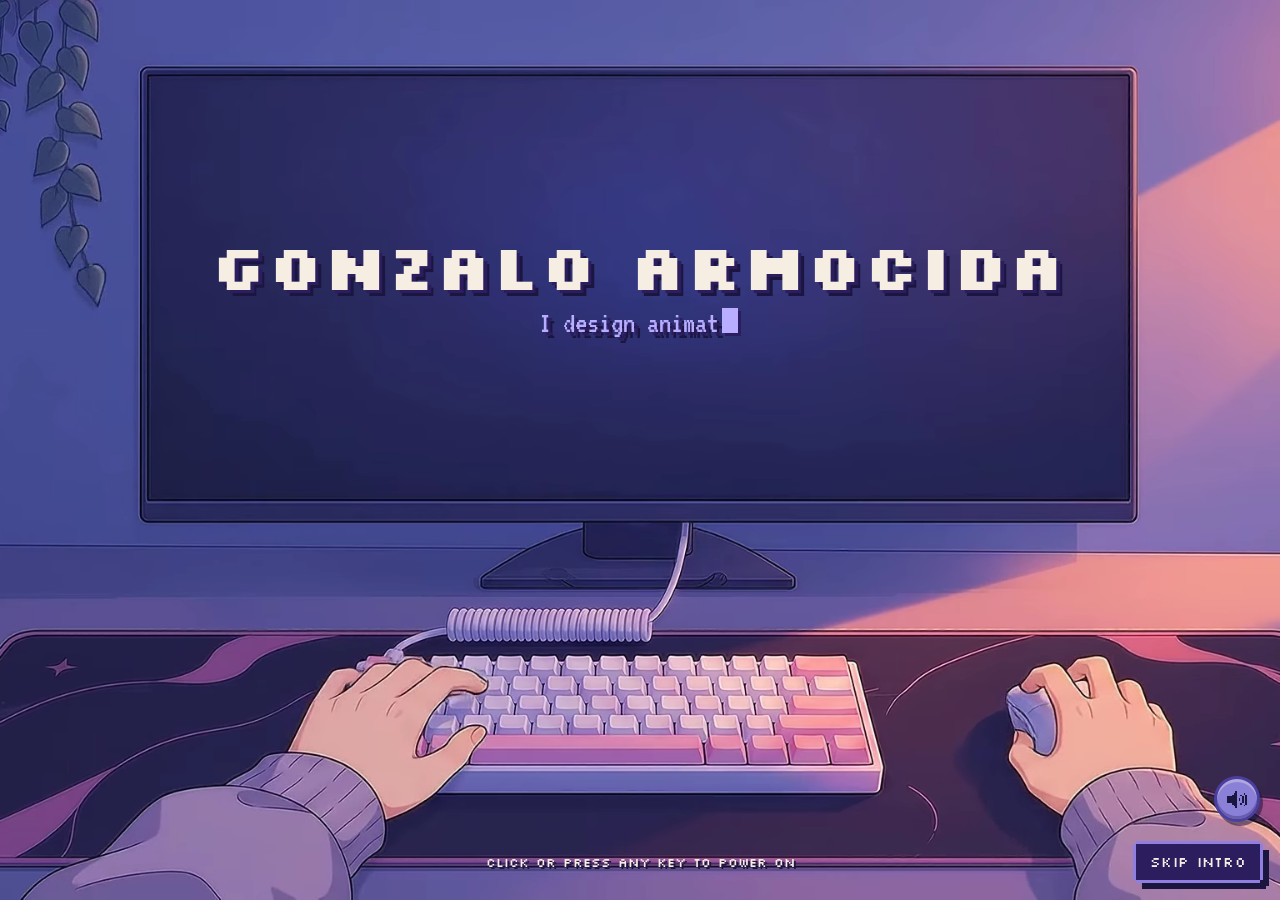
==== commit 03b1b0d9: "Actualiza Gonzalo OS: código separado y música de fondo Divide el sitio en index.html, style.css y s" ====
--- a/index.html
+++ b/index.html
@@ -10,311 +10,7 @@
 <link rel="preconnect" href="https://fonts.gstatic.com" crossorigin>
 <link href="https://fonts.googleapis.com/css2?family=Silkscreen:wght@400;700&family=VT323&display=swap" rel="stylesheet">
 <link rel="preload" as="image" href="assets/fondo.png">
-<style>
-:root{
-  --ink:#1b1640;--line:#2c1e5e;--lav:#8f7fe0;--lav2:#b9adff;--peach:#ff9f86;--cream:#f6eee3;
-  --px:3px;--u:1px;
-  --cur:url("data:image/svg+xml;utf8,<svg xmlns='http://www.w3.org/2000/svg' width='26' height='38' viewBox='0 0 13 19'><polygon points='1,1 1,15 4.5,12 7,17.5 9,16.5 6.5,11.5 11,11.5' fill='%23f6eee3' stroke='%231b1640' stroke-width='1.3' stroke-linejoin='miter' shape-rendering='crispEdges'/></svg>") 2 2, default;
-  --cur-hand:url("data:image/svg+xml;utf8,<svg xmlns='http://www.w3.org/2000/svg' width='26' height='38' viewBox='0 0 13 19'><polygon points='1,1 1,15 4.5,12 7,17.5 9,16.5 6.5,11.5 11,11.5' fill='%23ff9f86' stroke='%231b1640' stroke-width='1.3' stroke-linejoin='miter' shape-rendering='crispEdges'/></svg>") 2 2, pointer;
-}
-*{box-sizing:border-box}
-[hidden]{display:none!important}
-html,body{margin:0;height:100%;overflow:hidden;background:var(--ink);color:var(--cream);font-family:"VT323",ui-monospace,monospace;cursor:var(--cur);-webkit-tap-highlight-color:transparent}
-a{color:var(--lav2)}
-a:hover{color:var(--peach)}
-button,a{cursor:var(--cur-hand);font:inherit;color:inherit}
-:focus{outline:none}
-:focus-visible{outline:3px solid var(--peach);outline-offset:4px}
-.sr-only{position:absolute;width:1px;height:1px;overflow:hidden;clip:rect(0 0 0 0);white-space:nowrap}
-svg{display:block}
-
-.pbox{--b:var(--lav);--s:var(--ink);box-shadow:
-  0 calc(var(--px)*-1) 0 0 var(--b),0 var(--px) 0 0 var(--b),
-  calc(var(--px)*-1) 0 0 0 var(--b),var(--px) 0 0 0 var(--b),
-  calc(var(--px)*2) calc(var(--px)*3) 0 0 var(--s),calc(var(--px)*3) calc(var(--px)*2) 0 0 var(--s)}
-
-.btn{font-family:"Silkscreen",monospace;font-size:13px;letter-spacing:.02em;background:var(--line);color:var(--cream);border:0;padding:7px 12px;text-decoration:none;display:inline-flex;align-items:center;gap:6px;user-select:none}
-.btn:hover{background:var(--lav);color:var(--ink)}
-.btn:active{transform:translate(2px,2px)}
-
-/* ---------- intro ---------- */
-#intro{position:fixed;inset:0;overflow:hidden;background:#000;z-index:30;cursor:var(--cur-hand)}
-#cam{position:absolute;inset:0;transform-origin:0 0;will-change:transform}
-#cam.zoom{transition:transform 1.3s cubic-bezier(.65,0,.35,1)}
-#cam video{width:100%;height:100%;object-fit:cover;display:block}
-#screen{position:absolute;container-type:size;display:grid;place-items:center;pointer-events:none}
-#hello{text-align:center;text-shadow:.35cqw .35cqw 0 var(--line),.6cqw .6cqw 0 var(--ink)}
-#hello p{margin:0;white-space:nowrap}
-#hello.out{opacity:0;transition:opacity .2s steps(3)}
-.h1{font-family:"Silkscreen",monospace;font-weight:700;font-size:6.4cqw;line-height:1;color:var(--cream);letter-spacing:.02em;min-height:1em}
-.h2{margin-top:.35em!important;font-size:3.1cqw;line-height:1;color:var(--lav2);min-height:1em}
-.caret{display:inline-block;width:.5em;height:.82em;margin-left:.1em;vertical-align:-.04em;background:currentColor;box-shadow:3px 3px 0 var(--line);animation:blink 1s steps(1) infinite}
-#hint{position:absolute;left:50%;bottom:30px;transform:translateX(-50%);margin:0;font-family:"Silkscreen",monospace;font-size:13px;color:var(--cream);text-shadow:2px 2px 0 var(--ink);white-space:nowrap;pointer-events:none;animation:blink 1.2s steps(1) infinite}
-#hint.out{animation:none;opacity:0}
-@keyframes blink{50%{opacity:0}}
-#skip{position:fixed;z-index:50;right:max(20px,env(safe-area-inset-right));bottom:max(20px,env(safe-area-inset-bottom));font-size:14px;padding:9px 14px}
-
-/* ---------- boot ---------- */
-#boot{position:fixed;inset:0;z-index:45;background:#000;overflow:hidden;display:grid;place-items:center}
-#boot.out{animation:fadeOut .32s steps(4) forwards}
-@keyframes fadeOut{to{opacity:0}}
-.crt{position:absolute;inset:0;background:var(--ink);transform:scale(0,.004);animation:crt .5s steps(8) forwards}
-@keyframes crt{0%{transform:scale(0,.004);background:var(--cream)}35%{transform:scale(1,.004);background:var(--lav2)}60%{background:var(--lav)}100%{transform:scale(1,1);background:var(--ink)}}
-.scan{position:absolute;inset:0;pointer-events:none;background:repeating-linear-gradient(0deg,rgba(0,0,0,.26) 0 2px,transparent 2px 4px);animation:flick .24s steps(2) infinite}
-@keyframes flick{50%{opacity:.75}}
-
-/* ---------- desktop ---------- */
-#desk{position:fixed;inset:0;overflow:hidden;background:#3e3c9b;opacity:0;visibility:hidden;z-index:10}
-#desk.show{opacity:1;visibility:visible;transition:opacity .5s steps(5)}
-#stage{position:absolute;left:50%;top:50%;width:max(100vw,calc(100vh*1672/940));width:max(100vw,calc(100dvh*1672/940));aspect-ratio:1672/940;transform:translate(-50%,-50%);background:#3e3c9b}
-#icons{position:absolute;inset:0}
-#mlayer{position:absolute;inset:0;pointer-events:none;--u:.62px}
-#mlayer #icons{pointer-events:auto}
-
-.icon{position:absolute;width:calc(var(--u)*156);display:flex;flex-direction:column;align-items:center;gap:calc(var(--u)*12);background:none;border:0;padding:0;touch-action:none;user-select:none;-webkit-user-select:none}
-.icon img{width:100%;height:auto;aspect-ratio:1;display:block;image-rendering:pixelated;pointer-events:none}
-.icon .art{width:62%;display:block;pointer-events:none;filter:drop-shadow(calc(var(--u)*6) calc(var(--u)*6) 0 rgba(27,22,64,.7))}
-.icon .art svg{width:100%;height:auto}
-.icon:focus-visible{outline:none}
-.icon:focus-visible img,.icon:focus-visible .art{outline:3px dashed var(--peach);outline-offset:4px}
-.icon.drag{z-index:5;cursor:var(--cur-hand)}
-.icon.drag img,.icon.drag .art{transform:translate(calc(var(--u)*-3),calc(var(--u)*-3))}
-.icon.arr{transition:left .35s steps(6),top .35s steps(6)}
-.label{--px:max(2px,calc(var(--u)*3));font-family:"Silkscreen",monospace;font-size:max(11px,calc(var(--u)*17));line-height:1.1;padding:calc(var(--u)*4) calc(var(--u)*10);background:var(--line);color:var(--cream);white-space:nowrap}
-.icon.sel .label{background:var(--peach);color:var(--ink)}
-.icon.sel .label.pbox{--b:var(--ink)}
-.marquee{position:absolute;z-index:15;border:2px dashed var(--lav2);background:rgba(143,127,224,.16);pointer-events:none}
-
-/* ---------- dock ---------- */
-.dock-btn{position:absolute;top:90.213%;width:3.11%;height:5.319%;display:grid;place-items:center;background:transparent;border:0;padding:0;text-decoration:none;color:var(--ink)}
-.dock-btn .glyph{font-family:"Silkscreen",monospace;font-weight:700;font-size:max(13px,calc(var(--u)*21));line-height:1}
-.dock-btn:hover .glyph,.dock-btn:focus-visible .glyph{color:var(--line);transform:translateY(calc(var(--u)*-3))}
-.dock-btn:hover,.dock-btn:focus-visible{background:rgba(246,238,227,.18)}
-.dock-btn:focus-visible{outline-offset:2px}
-.dock-btn.run::after{content:"";position:absolute;left:50%;bottom:calc(var(--u)*-10);width:max(4px,calc(var(--u)*6));height:max(4px,calc(var(--u)*6));transform:translateX(-50%);background:var(--peach);box-shadow:0 0 0 2px var(--ink)}
-.tip{--px:2px;position:absolute;bottom:calc(100% + 16px);left:50%;transform:translateX(-50%);font-family:"Silkscreen",monospace;font-size:12px;color:var(--cream);background:var(--line);padding:4px 8px;white-space:nowrap;visibility:hidden;pointer-events:none}
-.dock-btn:hover .tip,.dock-btn:focus-visible .tip{visibility:visible;animation:pop .12s steps(2)}
-@keyframes pop{from{transform:translate(-50%,4px)}to{transform:translate(-50%,0)}}
-.slot{--px:max(2px,calc(var(--u)*3));--b:var(--lav);background:var(--line);animation:slotIn .2s steps(3)}
-.slot:hover,.slot:focus-visible{background:#3b2c7c}
-.slot img,.slot .sart{width:68%;pointer-events:none;image-rendering:pixelated}
-.slot .sart svg{width:100%;height:auto}
-.slot.min img,.slot.min .sart{opacity:.6}
-@keyframes slotIn{from{transform:translateY(40%);opacity:0}}
-
-/* ---------- menubar & menus ---------- */
-#menubar{position:absolute;top:0;left:0;right:0;z-index:50;height:30px;display:flex;align-items:center;justify-content:space-between;padding:0 6px;background:var(--line);border-bottom:3px solid var(--ink);box-shadow:inset 0 2px 0 #3d2f80}
-.mb-left,.mb-right{display:flex;align-items:center;height:100%}
-.mb-left{gap:2px}
-.mb-right{gap:14px;padding-right:6px;font-family:"Silkscreen",monospace;font-size:12px}
-.mb-btn{height:24px;padding:0 10px;border:0;background:transparent;font-family:"Silkscreen",monospace;font-size:12px;color:var(--cream);display:flex;align-items:center}
-.mb-btn:hover,.mb-btn.on{background:var(--lav);color:var(--ink)}
-.mb-btn:focus-visible{outline-offset:-3px}
-.mb-logo{padding:0 5px}
-.mb-logo svg{width:22px;height:22px}
-.mb-ico svg{width:18px;height:14px}
-#date{color:var(--lav2)}
-#menus{position:absolute;inset:0;pointer-events:none;z-index:60}
-.menu{--b:var(--lav);position:absolute;pointer-events:auto;min-width:230px;padding:4px;background:var(--line);display:flex;flex-direction:column;animation:menuIn .12s steps(3)}
-@keyframes menuIn{from{clip-path:inset(-12px -12px 100% -12px)}to{clip-path:inset(-12px)}}
-.menu [role=menuitem]{display:flex;justify-content:space-between;align-items:center;gap:24px;width:100%;text-align:left;border:0;background:transparent;padding:7px 12px;font-family:"Silkscreen",monospace;font-size:12px;color:var(--cream)}
-.menu [role=menuitem]:hover,.menu [role=menuitem]:focus{background:var(--peach);color:var(--ink);outline:none}
-.menu kbd{font-family:"VT323",monospace;font-size:18px;color:var(--lav2)}
-.menu [role=menuitem]:hover kbd,.menu [role=menuitem]:focus kbd{color:var(--ink)}
-.msep{height:3px;margin:4px 6px;background:var(--ink)}
-
-/* ---------- notification ---------- */
-#notif{--b:var(--lav);position:absolute;z-index:55;right:24px;bottom:24px;display:flex;align-items:flex-start;gap:12px;width:min(350px,calc(100vw - 40px));padding:12px;background:var(--line);animation:notifIn .24s steps(4)}
-#notif.out{animation:notifOut .2s steps(3) forwards}
-@keyframes notifIn{from{transform:translateY(24px);opacity:0}}
-@keyframes notifOut{to{transform:translateY(24px);opacity:0}}
-#notif .glogo svg{width:38px;height:38px}
-#notif strong{display:block;font-family:"Silkscreen",monospace;font-weight:400;font-size:13px;color:var(--cream)}
-#notif p{margin:4px 0 0;font-size:21px;line-height:1.05;color:var(--lav2)}
-.nx{margin-left:auto;flex:none;width:26px;height:26px;border:0;background:var(--ink);color:var(--lav2);font-family:"Silkscreen",monospace;font-size:12px}
-.nx:hover{color:var(--peach)}
-
-/* ---------- windows ---------- */
-#windows{position:absolute;inset:0;pointer-events:none;z-index:20}
-body.dragging iframe{pointer-events:none}
-body.dragging{user-select:none}
-.win{--px:4px;--b:var(--line);position:absolute;display:flex;flex-direction:column;background:var(--ink);pointer-events:auto;min-width:300px;min-height:200px}
-.win.closing{animation:winOut .14s steps(3) forwards}
-@keyframes winIn{from{transform:scale(.6);opacity:0}to{transform:none;opacity:1}}
-@keyframes winOut{to{transform:scale(.6);opacity:0}}
-.win:focus-visible{outline:3px solid var(--peach);outline-offset:8px}
-.bar{display:flex;align-items:center;gap:8px;height:40px;flex:none;padding:0 8px 0 10px;background:var(--lav);color:var(--ink);border-bottom:4px solid var(--line);font-family:"Silkscreen",monospace;font-size:15px;cursor:var(--cur-hand);touch-action:none;user-select:none}
-.win:not(.front) .bar{background:#9d93d6;color:var(--line)}
-.bar img,.bar .bico{width:24px;height:24px;image-rendering:pixelated;flex:none}
-.bar .bico svg{width:100%;height:100%}
-.bar .at{width:24px;height:24px;display:grid;place-items:center;background:var(--line);color:var(--lav2);font-weight:700;flex:none}
-.bar .title{flex:1;min-width:0;margin-left:2px;white-space:nowrap;overflow:hidden;text-overflow:ellipsis}
-.wbtn{width:28px;height:26px;flex:none;display:grid;place-items:center;padding:0;border:0;background:var(--lav2);color:var(--ink);font-family:"Silkscreen",monospace;font-weight:700;font-size:14px;line-height:1;box-shadow:0 0 0 2px var(--line),inset -3px -3px 0 #7b6cc9,inset 3px 3px 0 var(--cream)}
-.wbtn:hover{background:var(--cream)}
-.wbtn:active{box-shadow:0 0 0 2px var(--line),inset 3px 3px 0 #7b6cc9,inset -3px -3px 0 var(--cream)}
-.wbtn.wclose:hover{background:var(--peach)}
-.wmin i{display:block;width:12px;height:3px;margin-top:8px;background:var(--ink)}
-.wmax i{display:block;width:12px;height:10px;border:2px solid var(--ink);border-top-width:4px}
-.win.max .wmax i{width:10px;height:8px;box-shadow:3px -3px 0 -1px var(--lav2),3px -3px 0 1px var(--ink)}
-.nav{display:flex;align-items:center;gap:8px;padding:7px 8px;background:var(--line);flex:none;border-bottom:4px solid var(--ink)}
-.nbtn{width:32px;height:30px;flex:none;border:0;background:var(--ink);color:var(--lav2);font-size:22px;line-height:1;display:grid;place-items:center;box-shadow:inset 0 0 0 2px var(--lav)}
-.nbtn:hover{color:var(--peach)}
-.nbtn:active{transform:translate(1px,1px)}
-.url{flex:1;min-width:0;height:30px;display:flex;align-items:center;padding:0 10px;background:var(--ink);color:var(--cream);font-size:21px;white-space:nowrap;overflow:hidden;text-overflow:ellipsis;box-shadow:inset 0 0 0 2px var(--lav)}
-.url span{color:var(--lav)}
-.open{flex:none;height:30px;display:flex;align-items:center;padding:0 12px;background:var(--peach);color:var(--ink);text-decoration:none;font-family:"Silkscreen",monospace;font-size:13px;box-shadow:inset -3px -3px 0 #d9755e}
-.open:hover{color:var(--ink);background:#ffb7a4}
-.open:active{transform:translate(1px,1px)}
-.wbody{position:relative;flex:1;min-height:0;background:var(--ink);overflow:hidden}
-.wbody iframe{position:absolute;inset:0;width:100%;height:100%;border:0;background:#fff}
-.loading{position:absolute;inset:0;display:flex;flex-direction:column;align-items:center;justify-content:center;gap:14px;background:var(--ink);font-family:"Silkscreen",monospace;font-size:16px;color:var(--lav2)}
-.loading p{margin:0}
-.lbar{width:168px;height:20px;padding:3px;box-shadow:inset 0 0 0 3px var(--lav)}
-.lbar i{display:block;height:100%;width:0;background:repeating-linear-gradient(90deg,var(--peach) 0 13px,transparent 13px 16px);animation:load 1.4s steps(10) infinite}
-@keyframes load{to{width:100%}}
-.fallback{position:absolute;inset:0;display:grid;place-items:center;padding:24px;background:var(--ink);overflow:auto}
-.card{--b:var(--lav);display:flex;flex-direction:column;align-items:center;text-align:center;gap:10px;max-width:360px;padding:28px 28px 26px;background:var(--line)}
-.card img{width:156px;height:156px;image-rendering:pixelated}
-.card h2{margin:8px 0 0;font-family:"Silkscreen",monospace;font-size:24px;font-weight:400;color:var(--cream)}
-.card p{margin:0 0 10px;font-size:24px;line-height:1.1;color:var(--lav2);text-wrap:pretty}
-.card .btn,.pane .btn,.mail .btn{background:var(--peach);color:var(--ink);font-size:14px;padding:9px 14px}
-.card .btn:hover,.pane .btn:hover,.mail .btn:hover{background:#ffb7a4}
-.card .btn.pbox,.pane .btn.pbox,.mail .btn.pbox{--b:var(--ink)}
-.grip{position:absolute;right:0;bottom:0;width:22px;height:22px;z-index:2;cursor:nwse-resize;touch-action:none;background:var(--line)}
-.grip::after{content:"";position:absolute;right:4px;bottom:4px;width:3px;height:3px;background:var(--lav2);box-shadow:-5px 0 var(--lav2),-10px 0 var(--lav2),0 -5px var(--lav2),0 -10px var(--lav2),-5px -5px var(--lav2)}
-.win.max .grip{display:none}
-.win.max{left:8px!important;top:38px!important;width:calc(100vw - 16px)!important;height:calc(100% - 46px)!important}
-
-.pane{position:absolute;inset:0;overflow:auto;display:flex;flex-direction:column;align-items:center;justify-content:center;gap:12px;padding:24px;text-align:center}
-.pane h2{margin:0;font-family:"Silkscreen",monospace;font-weight:400;font-size:22px;color:var(--cream)}
-.pane p{margin:0;font-size:24px;line-height:1.1;color:var(--lav2);text-wrap:pretty;max-width:30ch}
-.pane .big svg{width:84px;height:auto}
-.pane .btn{margin-top:6px}
-.notes{position:absolute;inset:0;overflow:auto;padding:18px 22px;background:var(--cream);color:var(--ink);font-size:25px;line-height:1.15}
-.notes p{margin:0;white-space:pre-wrap;text-wrap:pretty}
-.mail{display:flex;flex-direction:column;align-items:flex-start;gap:10px;padding:22px 24px}
-.mail p{margin:0;font-size:22px;color:var(--lav2)}
-.addr{font-size:28px;color:var(--cream);word-break:break-all;user-select:all}
-.mail .btn{margin-top:6px}
-.mail .ok{min-height:22px;color:var(--peach)}
-
-@media (max-width:699px){
-  .mb-hide{display:none!important}
-  .win{left:0!important;top:33px!important;width:100vw!important;height:calc(100% - 33px)!important;min-width:0;box-shadow:none}
-  .grip,.wmax{display:none}
-  .bar{height:48px}
-  .wbtn{width:40px;height:36px}
-  .nbtn,.open,.url{height:40px}
-  #hint{bottom:84px}
-  #notif{right:16px;left:16px;width:auto;bottom:calc(13% + 12px)}
-}
-/* ---------- scene ---------- */
-#scene{position:absolute;inset:0}
-.layer{position:absolute;inset:0;will-change:transform}
-#lyBg,#lySky,#lyDock{left:-2%;top:-2%;width:104%;height:104%}
-#lyBg{transition:filter 2.5s ease}
-#bgImg,#bgFx,#skyFx{position:absolute;inset:0;width:100%;height:100%;display:block;image-rendering:pixelated;pointer-events:none;user-select:none}
-#lySky,#lyDock{pointer-events:none}
-#lySky{transition:opacity 1.2s steps(6)}
-#lyDock .dock-btn{pointer-events:auto}
-#tint{position:absolute;inset:0;pointer-events:none}
-#tint i{position:absolute;inset:0;opacity:0;transition:opacity 3s ease}
-.t-night{background:linear-gradient(180deg,rgba(18,12,58,.5),rgba(27,22,64,.22));mix-blend-mode:multiply}
-.t-sunset{background:linear-gradient(215deg,rgba(255,159,134,.6) 0%,rgba(255,159,134,.24) 34%,rgba(255,159,134,.08) 62%,transparent 85%);mix-blend-mode:screen}
-.t-dawn{background:linear-gradient(0deg,rgba(255,168,200,.34),rgba(255,190,214,.12) 60%,rgba(255,190,214,.04));mix-blend-mode:screen}
-.t-day{background:rgba(246,238,227,.16);mix-blend-mode:screen}
-.t-konami{background:linear-gradient(180deg,rgba(160,212,255,.4),rgba(246,238,227,.38));mix-blend-mode:screen}
-#desk[data-tod=night] .t-night,#desk[data-tod=sunset] .t-sunset,#desk[data-tod=dawn] .t-dawn,#desk[data-tod=day] .t-day{opacity:1}
-#desk[data-tod=day] #lyBg{filter:saturate(.72) brightness(1.08)}
-#desk.daymode #lyBg{filter:hue-rotate(-42deg) saturate(.75) brightness(1.65) contrast(.9);transition:filter 1.2s steps(6)}
-#desk.daymode #tint i{opacity:0;transition:opacity 1.2s steps(6)}
-#desk.daymode #tint .t-konami{opacity:1}
-#desk.daymode #lySky{opacity:0}
-
-#moon{position:absolute;left:19%;top:10%;width:5%;height:10%;background:transparent;border:0;padding:0}
-#moon:focus-visible{outline-offset:2px}
-#fullMoon{position:absolute;left:calc(282/1672*100%);top:calc(62/940*100%);width:calc(156/1672*100%);aspect-ratio:1;pointer-events:none;animation:moonIn .3s steps(3)}
-#fullMoon svg{position:absolute;left:50%;top:50%;transform:translate(-50%,-50%);height:auto}
-#fullMoon .halo1{width:100%;opacity:.13}
-#fullMoon .halo2{width:84.6%;opacity:.22}
-#fullMoon .disc{width:64.1%}
-@keyframes moonIn{from{transform:scale(.7);opacity:0}}
-
-#cat{position:absolute;left:calc(112/1672*100%);top:calc(735/940*100%);width:calc(80/1672*100%);background:none;border:0;padding:0}
-#cat .cat-art{display:block;transform-origin:50% 100%;transition:transform .3s steps(3)}
-#cat .cat-art svg{width:100%;height:auto}
-#cat.stretch .cat-art{transform:scale(1.18,.86)}
-.zzz{position:absolute;left:6%;bottom:80%;width:60%;height:200%;pointer-events:none}
-.zzz i{position:absolute;left:0;bottom:0;font-family:"Silkscreen",monospace;font-style:normal;font-size:max(9px,calc(var(--u)*16));line-height:1;color:var(--lav2);text-shadow:1px 1px 0 var(--ink);opacity:0;animation:zzz 3.6s steps(9) infinite}
-.zzz i:nth-child(2){animation-delay:1.2s}
-.zzz i:nth-child(3){animation-delay:2.4s}
-@keyframes zzz{0%{opacity:0;transform:translate(0,0)}15%{opacity:1}100%{opacity:0;transform:translate(calc(var(--u)*22),calc(var(--u)*-48))}}
-#cat.awake .zzz{display:none}
-.heart{position:absolute;left:18%;bottom:85%;width:26%;opacity:0;pointer-events:none}
-.heart svg{width:100%;height:auto}
-#cat.love .heart{animation:heart 1.1s steps(6) forwards}
-@keyframes heart{0%{opacity:0;transform:translateY(0)}20%{opacity:1}80%{opacity:1}100%{opacity:0;transform:translateY(calc(var(--u)*-36))}}
-
-/* ---------- icons motion ---------- */
-.ico-in{display:flex;flex-direction:column;align-items:center;gap:calc(var(--u)*12);width:100%;pointer-events:none}
-@media (hover:hover) and (pointer:fine){
-  .icon:hover .ico-in{transform:translateY(-2px)}
-  .icon:hover img{animation:glint .12s steps(2)}
-  .icon:hover .art{animation:glintA .12s steps(2)}
-}
-@keyframes glint{from{filter:brightness(1.7)}to{filter:brightness(1)}}
-@keyframes glintA{from{filter:brightness(1.7) drop-shadow(calc(var(--u)*6) calc(var(--u)*6) 0 rgba(27,22,64,.7))}to{filter:brightness(1) drop-shadow(calc(var(--u)*6) calc(var(--u)*6) 0 rgba(27,22,64,.7))}}
-
-/* ---------- preview ---------- */
-#pv{--px:3px;--b:var(--line);position:absolute;z-index:19;width:240px;background:var(--ink);pointer-events:none;animation:pvIn .15s steps(3)}
-#pv.out{animation:pvOut .15s steps(3) forwards}
-@keyframes pvIn{from{transform:translateY(8px) scale(.85);opacity:0}}
-@keyframes pvOut{to{transform:translateY(8px) scale(.85);opacity:0}}
-.pv-bar{height:24px;display:flex;align-items:center;padding:0 8px;background:var(--lav);color:var(--ink);font-family:"Silkscreen",monospace;font-size:12px;border-bottom:3px solid var(--line)}
-#pv video{display:block;width:100%;aspect-ratio:2/1;object-fit:cover;background:var(--line)}
-
-/* ---------- fx ---------- */
-#fxTop{position:absolute;inset:0;z-index:30;pointer-events:none}
-.ghost{position:absolute;border:2px solid var(--lav2);outline:2px solid var(--ink);pointer-events:none}
-.confetti{position:absolute;inset:0;width:100%;height:100%;image-rendering:pixelated}
-.trail{position:fixed;left:0;top:0;z-index:999;width:6px;height:6px;background:var(--lav2);box-shadow:2px 2px 0 var(--ink);pointer-events:none;opacity:0}
-.loading .static{position:absolute;inset:0;width:100%;height:100%;image-rendering:pixelated}
-.loading p{--b:var(--lav);position:relative;padding:6px 12px;background:var(--ink)}
-.loading.tune p{visibility:hidden}
-
-/* ---------- terminal ---------- */
-.term{position:absolute;inset:0;overflow:auto;padding:12px 16px 16px;background:var(--ink);color:var(--lav2);font-size:22px;line-height:1.15;cursor:text}
-.tout div{white-space:pre-wrap;word-break:break-word;min-height:1.15em}
-.tout .echo{color:var(--cream)}
-.tout .err,.tout .ok{color:var(--peach)}
-.tline{display:flex;gap:.5em;align-items:baseline;border-bottom:2px solid transparent}
-.tline:focus-within{border-bottom-color:var(--lav)}
-.prompt{color:var(--lav);white-space:nowrap}
-.tin{flex:1;min-width:0;padding:0;border:0;background:transparent;color:var(--cream);font:inherit;caret-color:var(--peach)}
-.tin:focus-visible{outline:none}
-
-/* ---------- power off ---------- */
-#off{position:fixed;inset:0;z-index:46;display:grid;place-items:center;background:#000}
-#powerOn{background:transparent;color:var(--lav2);font-size:14px;animation:blink 1.2s steps(1) infinite}
-#powerOn:hover{background:transparent;color:var(--peach)}
-#sound{padding:0 6px}
-#sound svg{width:18px;height:14px}
-
-@media (pointer:coarse),(max-width:699px){
-  :root{--cur:auto!important;--cur-hand:pointer!important}
-}
-@media (hover:hover) and (pointer:fine){
-  body.busy,body.busy *{cursor:var(--cur-busy)!important}
-}
-@media (prefers-reduced-motion:reduce){
-  *,*::before,*::after{animation:none!important;transition:none!important}
-  #desk.show{transition:opacity .4s linear!important}
-  .zzz i{opacity:1}
-  .zzz i:nth-child(2){transform:translate(calc(var(--u)*9),calc(var(--u)*-15))}
-  .zzz i:nth-child(3){transform:translate(calc(var(--u)*18),calc(var(--u)*-30))}
-}
-
-</style>
+<link rel="stylesheet" href="style.css">
 </head>
 <body>
 <h1 class="sr-only">Armo Design. Gonzalo, UX/UI Designer. Portfolio</h1>
@@ -343,6 +39,8 @@
 </div>
 
 <button id="skip" class="btn pbox" type="button" hidden>Skip intro</button>
+<div id="musicWrap" class="vol-wrap"><span class="vol pbox"><input id="volBottom" type="range" min="0" max="100" step="1" value="20" aria-label="Music volume"></span><button id="music" type="button" aria-pressed="true" aria-label="Music" title="Music"><svg viewBox="0 0 12 10" width="20" height="17" shape-rendering="crispEdges" aria-hidden="true"><path fill="currentColor" d="M0 3h2v4H0zM2 3h1v4H2zM3 2h1v6H3zM4 1h1v8H4zM5 0h1v10H5z"/><g class="on"><path fill="currentColor" d="M7 4h1v2H7zM8 2h1v1H8zM9 3h1v4H9zM8 7h1v1H8zM10 1h1v1h-1zM11 2h1v6h-1zM10 8h1v1h-1z"/></g><g class="off"><path fill="currentColor" d="M7 3h1v1H7zM8 4h1v1H8zM9 5h1v1H9zM10 6h1v1h-1zM10 3h1v1h-1zM9 4h1v1H9zM8 5h1v1H8zM7 6h1v1H7z"/></g></svg></button></div>
+<audio id="bgm" src="assets/music.mp3" loop preload="auto"></audio>
 
 <main id="desk" aria-label="Gonzalo OS desktop">
   <div id="stage">
@@ -389,7 +87,7 @@
       <button class="mb-btn mb-hide" type="button" data-menu="help" aria-haspopup="menu" aria-expanded="false">Help</button>
     </div>
     <div class="mb-right">
-      <button id="sound" class="mb-btn mb-hide" type="button" aria-pressed="false" aria-label="Sound"></button>
+      <span class="vol-wrap vol-top mb-hide"><button id="sound" class="mb-btn" type="button" aria-pressed="false" aria-label="Music"></button><span class="vol pbox"><input id="volTop" type="range" min="0" max="100" step="1" value="20" aria-label="Music volume"></span></span>
       <span class="mb-ico mb-hide" data-art="wifi" title="Wifi"></span>
       <span id="date" class="mb-hide"></span>
       <time id="clock"></time>
@@ -409,1430 +107,6 @@
 </main>
 
 <div id="live" class="sr-only" aria-live="polite"></div>
-<script>
-/* ======= Edit your info here ======= */
-const CONFIG = {
-  projects: [
-    { id: 'terrace', name: 'Terrace', url: 'https://terracefest.vercel.app/', desc: 'The party is upstairs', icon: 'assets/icono_terrace.png', x: 528, y: 330 },
-    { id: 'trama', name: 'Trama', url: 'https://tramastore.vercel.app/', desc: 'Caps, bucket hats and beanies', icon: 'assets/icono_trama.png', x: 761, y: 330 },
-    { id: 'crealo', name: 'Crealo', url: 'https://crealo-ten.vercel.app/', desc: '[SHORT DESCRIPTION]', icon: 'assets/icono_crealo.png', x: 997, y: 330 },
-  ],
-  behance: '[LINK]',
-  linkedin: '[LINK]',
-  mail: '[EMAIL]',
-  cv: '[CV LINK]',
-  about: '[SHORT BIO]',
-};
-/* =================================== */
-
-const IMG_W = 1672, IMG_H = 940, BG = 1.04;
-const VID = { w: 1920, h: 1080, sx: 367, sy: 86, sw: 1182, sh: 515 };
-const reduce = matchMedia('(prefers-reduced-motion: reduce)');
-const fine = matchMedia('(hover: hover) and (pointer: fine)');
-const $ = (s) => document.querySelector(s);
-const intro = $('#intro'), cam = $('#cam'), video = $('#introVideo'), skip = $('#skip');
-const hello = $('#hello'), t1 = $('#t1'), t2 = $('#t2'), hint = $('#hint');
-const bootEl = $('#boot'), screenEl = $('#screen'), offEl = $('#off'), powerBtn = $('#powerOn');
-const desk = $('#desk'), stage = $('#stage'), iconsEl = $('#icons'), mlayer = $('#mlayer');
-const lyBg = $('#lyBg'), lyDock = $('#lyDock');
-const winLayer = $('#windows'), slotsEl = $('#slots'), menuLayer = $('#menus'), notif = $('#notif'), live = $('#live'), fxTop = $('#fxTop');
-const clamp = (v, a, b) => Math.min(Math.max(v, a), Math.max(a, b));
-const isMobile = () => innerWidth < 700;
-const rich = () => fine.matches && !isMobile();
-const announce = (t) => { live.textContent = ''; setTimeout(() => (live.textContent = t), 30); };
-const inPreview = /claude/i.test(location.hostname);
-const store = {
-  get: () => { try { return sessionStorage.getItem('gos-booted'); } catch (e) { return null; } },
-  set: () => { try { sessionStorage.setItem('gos-booted', '1'); } catch (e) {} },
-};
-const timers = [];
-const later = (fn, ms) => { const t = setTimeout(fn, ms); timers.push(t); return t; };
-const clearTimers = () => { timers.forEach(clearTimeout); timers.length = 0; };
-let dragging = false;
-
-/* ---------- pixel art ---------- */
-const PAL = { K: '#1b1640', O: '#2c1e5e', L: '#8f7fe0', H: '#b9adff', P: '#ff9f86', C: '#f6eee3', M: '#ffe3c2', N: '#f2c08f', Y: '#ffd27a' };
-function pix(rows, cls) {
-  const w = rows[0].length, h = rows.length;
-  let r = '';
-  rows.forEach((row, y) => {
-    let x = 0;
-    while (x < w) {
-      const c = row[x];
-      if (c === '.') { x++; continue; }
-      let n = 1;
-      while (row[x + n] === c) n++;
-      r += `<rect x="${x}" y="${y}" width="${n}" height="1" fill="${PAL[c]}"/>`;
-      x += n;
-    }
-  });
-  return `<svg${cls ? ` class="${cls}"` : ''} viewBox="0 0 ${w} ${h}" shape-rendering="crispEdges" aria-hidden="true" focusable="false">${r}</svg>`;
-}
-const ART = {};
-ART.g = (() => {
-  const n = 11, g = [...Array(n)].map((_, y) => [...Array(n)].map((_, x) => (x === 0 || y === 0 || x === n - 1 || y === n - 1 ? 'K' : 'L')));
-  [[0, 0], [n - 1, 0], [0, n - 1], [n - 1, n - 1]].forEach(([x, y]) => (g[y][x] = '.'));
-  for (let i = 1; i < n - 1; i++) { g[1][i] = 'H'; g[i][1] = 'H'; }
-  ['.KKKKK.', 'KK...KK', 'KK.....', 'KK.KKKK', 'KK...KK', 'KK...KK', '.KKKKK.'].forEach((row, y) =>
-    [...row].forEach((c, x) => { if (c === 'K') g[y + 2][x + 2] = 'K'; }));
-  return g.map((r) => r.join(''));
-})();
-ART.doc = ['KKKKKKKKKK....', 'KCCCCCCCCKK...', 'KCCCCCCCCKCK..', 'KCLLLLLLCKCCK.', 'KCCCCCCCCKKKKK', 'KCLLLLLLLLLLCK', 'KCCCCCCCCCCCCK',
-  'KCLLLLLLLLLLCK', 'KCCCCCCCCCCCCK', 'KCLLLLLLLLLLCK', 'KCCCCCCCCCCCCK', 'KCLLLLLLLCCCCK', 'KCCCCCCCCCCCCK', 'KKKKKKKKKKKKKK'];
-ART.pdf = (() => {
-  const L = { P: ['XX.', 'X.X', 'XX.', 'X..', 'X..'], D: ['XX.', 'X.X', 'X.X', 'X.X', 'XX.'], F: ['XXX', 'X..', 'XX.', 'X..', 'X..'] };
-  const m = (s) => s.replace(/X/g, 'K').replace(/\./g, 'P');
-  const band = 'KPPPPPPPPPPPPK', rows = [...ART.doc.slice(0, 7), band];
-  for (let y = 0; y < 5; y++) rows.push('KP' + m(L.P[y]) + 'P' + m(L.D[y]) + 'P' + m(L.F[y]) + 'K');
-  rows.push(band, 'KKKKKKKKKKKKKK');
-  return rows;
-})();
-ART.trash = ['....KKKKKK....', 'KKKKKHHHHKKKKK', 'KHHHHHHHHHHHHK', 'KKKKKKKKKKKKKK', ...Array(9).fill('.KLLHLLHLLHLK.'), '.KKKKKKKKKKKK.'];
-ART.term = ['KKKKKKKKKKKKKK', 'KLLLLLLLLLPLHK', 'KKKKKKKKKKKKKK', 'KOOOOOOOOOOOOK', 'KOHOOOOOOOOOOK', 'KOOHOOOOOOOOOK',
-  'KOHOOPPPOOOOOK', 'KOOOOOOOOOOOOK', 'KOOOOOOOOOOOOK', 'KKKKKKKKKKKKKK'];
-ART.vol = ['...C.....', '..CC..C..', 'CCCC...C.', 'CCCC.C.C.', 'CCCC...C.', '..CC..C..', '...C.....'];
-ART.mute = ['...C.....', '..CC.....', 'CCCC.C.C.', 'CCCC..C..', 'CCCC.C.C.', '..CC.....', '...C.....'];
-ART.wifi = ['.CCCCCCC.', 'C.......C', '..CCCCC..', '.C.....C.', '...CCC...', '.........', '....C....'];
-ART.arrow = ['K...........', 'KK..........', 'KCK.........', 'KCCK........', 'KCCCK.......', 'KCCCCK......', 'KCCCCCK.....', 'KCCCCCCK....',
-  'KCCCCCCCK...', 'KCCCCCCCCK..', 'KCCCCCCCCCK.', 'KCCCCCCKKKKK', 'KCCCKCCK....', 'KCCK.KCCK...', 'KCK..KCCK...', 'KK....KCCK..', 'K.....KCCK..', '.......KK...'];
-ART.hand = ['....KK........', '...KCCK.......', '...KCCK.......', '...KCCK.......', '...KCCKKK.....', '...KCCKCCKKK..', '.KKKCCKCCKCCK.', 'KCCKCCCCCCCCKK',
-  'KCCKCCCCCCCCCK', 'KCCCCCCCCCCCCK', '.KCCCCCCCCCCCK', '.KCCCCCCCCCCK.', '..KCCCCCCCCCK.', '..KCCCCCCCCK..', '...KCCCCCCCK..', '...KKKKKKKKK..'];
-function hourglass(f) {
-  const rows = ['KKKKKKKKKK', 'KHHHHHHHHK', '.K......K.', '.K......K.', '..K....K..', '...K..K...', '...K..K...', '..K....K..', '.K......K.', '.K......K.', 'KHHHHHHHHK', 'KKKKKKKKKK'];
-  const sand = [[2, 3, 4], [3, 4, 5, 9], [4, 5, 6, 8, 9], [7, 8, 9]][f];
-  return rows.map((r, y) => {
-    if (y < 2 || y > 9) return r;
-    const a = r.indexOf('K'), b = r.lastIndexOf('K');
-    return r.slice(0, a + 1) + (sand.includes(y) ? 'P' : 'C').repeat(b - a - 1) + r.slice(b);
-  });
-}
-ART.catSleep = ['..O..O..............', '.OOOOOO.............', '.OOOOOO...OOOOOOO...', 'OHHOOHHO.OOOOOOOOOO.', 'OOOOOOOOOOOOOOOOOOOO',
-  'OOOPOOOOOOOOOOOOOOOO', '.OOOOOOOOOOOOOOOOOOO', '..OOOOOOOOOOOOOLLOO.', '...LLLLLLLLLLLLLLL..'];
-ART.catAwake = ['.O...O..............', '.OO.OO..............', '.OOOOOO...OOOOOOO...', 'OPOOOPOO.OOOOOOOOOO.', ...ART.catSleep.slice(4)];
-ART.heart = ['.PP.PP.', 'PPPPPPP', 'PPPPPPP', '.PPPPP.', '..PPP..', '...P...'];
-function disc(r, fill, extra) {
-  const n = r * 2 + 1;
-  return [...Array(n)].map((_, y) => [...Array(n)].map((_, x) => {
-    const d = Math.hypot(x - r, y - r);
-    if (d > r + 0.3) return '.';
-    return extra ? extra(x, y, d) || fill : fill;
-  }).join(''));
-}
-const CRATERS = [[8, 9], [9, 9], [8, 10], [15, 7], [16, 7], [14, 15], [15, 15], [15, 16], [10, 17], [17, 12]];
-ART.moon = disc(12, 'M', (x, y, d) => (CRATERS.some(([a, b]) => a === x && b === y) ? 'N' : d > 11.2 && x > 12 ? 'N' : null));
-document.querySelectorAll('[data-art]').forEach((el) => (el.innerHTML = pix(ART[el.dataset.art])));
-
-/* ---------- cursors ---------- */
-function cursorURI(rows, s) {
-  const w = rows[0].length, h = rows.length;
-  const inner = pix(rows).replace(/^<svg[^>]*>/, '').replace('</svg>', '').replace(/"/g, "'");
-  return `url("data:image/svg+xml,${encodeURIComponent(`<svg xmlns='http://www.w3.org/2000/svg' width='${w * s}' height='${h * s}' viewBox='0 0 ${w} ${h}' shape-rendering='crispEdges'>${inner}</svg>`)}")`;
-}
-const CUR = {
-  arrow: cursorURI(ART.arrow, 2) + ' 1 1, default',
-  hand: cursorURI(ART.hand, 2) + ' 9 1, pointer',
-  busy: [0, 1, 2, 3].map((f) => cursorURI(hourglass(f), 2) + ' 10 12, progress'),
-};
-if (fine.matches) {
-  document.documentElement.style.setProperty('--cur', CUR.arrow);
-  document.documentElement.style.setProperty('--cur-hand', CUR.hand);
-}
-let busyN = 0, busyT;
-function busy(d) {
-  busyN = Math.max(0, busyN + d);
-  const on = busyN > 0;
-  document.body.classList.toggle('busy', on);
-  clearInterval(busyT);
-  if (on) {
-    let f = 0;
-    const set = () => document.body.style.setProperty('--cur-busy', CUR.busy[f++ % 4]);
-    set();
-    busyT = setInterval(set, 220);
-  }
-}
-const trail = [...Array(6)].map(() => { const d = document.createElement('i'); d.className = 'trail'; document.body.appendChild(d); return d; });
-let trailI = 0, lastP = null;
-const TRAIL_COLORS = ['#ff9f86', '#ffd27a', '#b9adff', '#8f7fe0', '#ffb3c7'];
-addEventListener('pointermove', (e) => {
-  if (e.pointerType !== 'mouse') return;
-  parTarget(e);
-  if (reduce.matches || !rich()) return;
-  const now = performance.now();
-  if (lastP) {
-    const v = Math.hypot(e.clientX - lastP.x, e.clientY - lastP.y) / Math.max(1, now - lastP.t);
-    if (v > 1.4 && now - lastP.s > 26) {
-      const p = trail[trailI % trail.length];
-      p.style.background = TRAIL_COLORS[trailI++ % TRAIL_COLORS.length];
-      p.style.transform = `translate(${Math.round(lastP.x / 3) * 3 + 2}px, ${Math.round(lastP.y / 3) * 3 + 2}px)`;
-      p.animate([{ opacity: 0.9 }, { opacity: 0 }], { duration: 320, easing: 'steps(4, end)', fill: 'forwards' });
-      lastP.s = now;
-    }
-  }
-  lastP = { x: e.clientX, y: e.clientY, t: now, s: lastP ? lastP.s : 0 };
-}, { passive: true });
-
-/* ---------- sound (Web Audio, off by default) ---------- */
-const sfx = (() => {
-  let ctx = null, master = null, hum = null, on = false;
-  try { on = localStorage.getItem('gos-sound') === '1'; } catch (e) {}
-  const ensure = () => {
-    if (!on) return null;
-    if (!ctx) {
-      const AC = window.AudioContext || window.webkitAudioContext;
-      if (!AC) return null;
-      ctx = new AC();
-      master = ctx.createGain();
-      master.gain.value = 0.9;
-      master.connect(ctx.destination);
-    }
-    if (ctx.state === 'suspended') ctx.resume();
-    return ctx;
-  };
-  const env = (node, t, peak, dur) => {
-    const g = ctx.createGain();
-    g.gain.setValueAtTime(0.0001, t);
-    g.gain.exponentialRampToValueAtTime(peak, t + 0.004);
-    g.gain.exponentialRampToValueAtTime(0.0001, t + dur);
-    node.connect(g); g.connect(master);
-  };
-  const tone = (type, f0, f1, dur, vol, delay = 0) => {
-    const c = ensure(); if (!c) return;
-    const t = c.currentTime + delay, o = c.createOscillator();
-    o.type = type;
-    o.frequency.setValueAtTime(f0, t);
-    if (f1) o.frequency.exponentialRampToValueAtTime(f1, t + dur);
-    env(o, t, vol, dur);
-    o.start(t); o.stop(t + dur + 0.05);
-  };
-  const noise = (sec, brown) => {
-    const b = ctx.createBuffer(1, Math.ceil(ctx.sampleRate * sec), ctx.sampleRate), d = b.getChannelData(0);
-    let last = 0;
-    for (let i = 0; i < d.length; i++) {
-      const w = Math.random() * 2 - 1;
-      d[i] = brown ? (last = (last + 0.02 * w) / 1.02) * 3.5 : w;
-    }
-    return b;
-  };
-  const tick = (delay, f) => {
-    const c = ensure(); if (!c) return;
-    const t = c.currentTime + delay, s = c.createBufferSource(), bp = c.createBiquadFilter();
-    s.buffer = noise(0.03);
-    bp.type = 'bandpass'; bp.frequency.value = f; bp.Q.value = 1.4;
-    s.connect(bp); env(bp, t, 0.22, 0.03);
-    s.start(t);
-  };
-  const api = {
-    get on() { return on; },
-    set(v) {
-      on = v;
-      try { localStorage.setItem('gos-sound', v ? '1' : '0'); } catch (e) {}
-      if (v) { ensure(); api.click(); if (phase === 'desk') api.startHum(); }
-      else { api.stopHum(); if (ctx) ctx.suspend(); }
-    },
-    wake() { if (on && ctx && ctx.state === 'suspended') ctx.resume(); if (on && phase === 'desk' && !hum) api.startHum(); },
-    click() { tick(0, 2600); tick(0.055, 1700); },
-    boop() { tone('sine', 180, 520, 0.18, 0.16); tone('sine', 520, 0, 0.25, 0.08, 0.16); },
-    off() { tone('sine', 520, 70, 0.4, 0.14); },
-    open() { tone('square', 440, 0, 0.05, 0.035); tone('square', 660, 0, 0.07, 0.035, 0.05); },
-    close() { tone('square', 660, 0, 0.05, 0.035); tone('square', 440, 0, 0.07, 0.035, 0.05); },
-    meow() { tone('triangle', 700, 1150, 0.12, 0.06); tone('triangle', 1150, 620, 0.2, 0.05, 0.11); },
-    tada() { [523, 659, 784, 1046].forEach((f, i) => tone('square', f, 0, 0.09, 0.03, i * 0.08)); },
-    startHum() {
-      const c = ensure(); if (!c || hum || document.hidden) return;
-      const s = c.createBufferSource(), lp = c.createBiquadFilter(), g = c.createGain(), o = c.createOscillator(), og = c.createGain();
-      s.buffer = noise(2, true); s.loop = true;
-      lp.type = 'lowpass'; lp.frequency.value = 240;
-      g.gain.value = 0.022; og.gain.value = 0.006;
-      o.frequency.value = 52;
-      s.connect(lp); lp.connect(g); g.connect(master);
-      o.connect(og); og.connect(master);
-      s.start(); o.start();
-      hum = { s, o };
-    },
-    stopHum() { if (!hum) return; try { hum.s.stop(); hum.o.stop(); } catch (e) {} hum = null; },
-  };
-  return api;
-})();
-const soundBtn = $('#sound');
-function paintSound() {
-  soundBtn.innerHTML = pix(ART[sfx.on ? 'vol' : 'mute']);
-  soundBtn.setAttribute('aria-pressed', sfx.on);
-  soundBtn.title = sfx.on ? 'Sound on' : 'Sound off';
-}
-soundBtn.addEventListener('click', () => { sfx.set(!sfx.on); paintSound(); announce(sfx.on ? 'Sound on' : 'Sound off'); });
-paintSound();
-addEventListener('pointerdown', () => sfx.wake(), true);
-addEventListener('keydown', () => sfx.wake(), true);
-
-/* ---------- intro ---------- */
-let phase = 'off';
-const caret = document.createElement('span');
-caret.className = 'caret';
-function startIntro() {
-  clearTimers();
-  closeMenus();
-  offEl.hidden = true;
-  document.body.style.background = '';
-  if (reduce.matches) return showDesk();
-  phase = 'intro';
-  hideDesk();
-  bootEl.hidden = true;
-  intro.hidden = false;
-  cam.classList.remove('zoom');
-  cam.style.transform = '';
-  skip.hidden = false;
-  hello.classList.remove('out');
-  hint.classList.remove('out');
-  try { video.currentTime = 0; } catch (e) {}
-  const p = video.play();
-  if (p && p.catch) p.catch(() => later(zoom, 4000));
-  placeScreen();
-  typeText();
-}
-function typeText() {
-  t1.textContent = t2.textContent = '';
-  const run = (el, str, i, speed, next) => {
-    el.parentNode.appendChild(caret);
-    el.textContent = str.slice(0, i);
-    if (i >= str.length) return next && next();
-    later(() => run(el, str, i + 1, speed, next), speed);
-  };
-  later(() => run(t1, 'Gonzalo Armocida', 1, 75, () => later(() => run(t2, 'I design animated websites that make brands stand out.', 1, 32), 240)), 400);
-}
-function placeScreen() {
-  const W = innerWidth, H = innerHeight, s = Math.max(W / VID.w, H / VID.h);
-  const ox = (W - VID.w * s) / 2, oy = (H - VID.h * s) / 2;
-  Object.assign(screenEl.style, { left: ox + VID.sx * s + 'px', top: oy + VID.sy * s + 'px', width: VID.sw * s + 'px', height: VID.sh * s + 'px' });
-}
-function zoom() {
-  if (phase !== 'intro') return;
-  if (reduce.matches) return showDesk();
-  phase = 'zoom';
-  video.pause();
-  hint.classList.add('out');
-  later(() => {
-    const W = innerWidth, H = innerHeight;
-    const s = Math.max(W / VID.w, H / VID.h);
-    const ox = (W - VID.w * s) / 2, oy = (H - VID.h * s) / 2;
-    const sx = ox + VID.sx * s, sy = oy + VID.sy * s, sw = VID.sw * s, sh = VID.sh * s;
-    const k = Math.max(W / sw, H / sh) * 1.03;
-    cam.classList.add('zoom');
-    void cam.offsetWidth;
-    cam.style.transform = `translate(${W / 2 - k * (sx + sw / 2)}px, ${H / 2 - k * (sy + sh / 2)}px) scale(${k})`;
-    later(boot, 1300);
-  }, 220);
-}
-video.addEventListener('ended', zoom);
-video.querySelector('source:last-of-type').addEventListener('error', () => { if (phase === 'intro') showDesk(); });
-intro.addEventListener('click', () => { if (phase === 'intro') zoom(); });
-skip.addEventListener('click', skipAll);
-function skipAll() { clearTimers(); bootEl.hidden = true; showDesk(); }
-
-/* ---------- power on / off ---------- */
-function boot() {
-  if (reduce.matches) return showDesk();
-  phase = 'boot';
-  video.pause();
-  sfx.boop();
-  bootEl.classList.remove('out');
-  bootEl.hidden = false;
-  const crt = bootEl.querySelector('.crt');
-  crt.style.animation = 'none'; void crt.offsetWidth; crt.style.animation = '';
-  intro.hidden = true;
-  later(enterDesk, 520);
-}
-function enterDesk() {
-  if (phase !== 'boot') return;
-  showDesk();
-  bootEl.classList.add('out');
-  later(() => { bootEl.hidden = true; bootEl.classList.remove('out'); }, 330);
-}
-function hideDesk() {
-  desk.classList.remove('show');
-  desk.setAttribute('aria-hidden', 'true');
-  desk.inert = true;
-  notif.hidden = true;
-  sceneStop();
-  sfx.stopHum();
-  hidePreview();
-  parReset();
-}
-function showDesk() {
-  clearTimers();
-  closeMenus();
-  phase = 'desk';
-  video.pause();
-  skip.hidden = true;
-  intro.hidden = true;
-  offEl.hidden = true;
-  document.body.style.background = '';
-  cam.classList.remove('zoom');
-  cam.style.transform = '';
-  desk.inert = false;
-  desk.removeAttribute('aria-hidden');
-  layout();
-  timeOfDay();
-  desk.classList.add('show');
-  store.set();
-  sceneStart();
-  sfx.startHum();
-  later(() => notify(), 600);
-  announce('Desktop ready. Press Tab to move through the icons.');
-}
-function restart() {
-  clearTimers();
-  closeAll();
-  arrange(true);
-  setSel([]);
-  hideDesk();
-  boot();
-}
-function shutdown() {
-  clearTimers();
-  closeMenus();
-  phase = 'off';
-  sfx.off();
-  const finish = () => {
-    closeAll();
-    hideDesk();
-    offEl.hidden = false;
-    powerBtn.focus({ preventScroll: true });
-    announce('Gonzalo OS is off. Press the button to power on.');
-  };
-  document.body.style.background = '#000';
-  if (reduce.matches || !desk.animate) return finish();
-  const a = desk.animate([
-    { transform: 'none', filter: 'brightness(1)' },
-    { transform: 'scale(1, .008)', filter: 'brightness(2.2)', offset: 0.5 },
-    { transform: 'scale(.006, .008)', filter: 'brightness(3)', offset: 0.82 },
-    { transform: 'scale(0, 0)', filter: 'brightness(3)', opacity: 0 },
-  ], { duration: 680, easing: 'steps(10, end)', fill: 'forwards' });
-  a.onfinish = () => { finish(); a.cancel(); };
-}
-function powerOn() {
-  if (phase !== 'off') return;
-  offEl.hidden = true;
-  document.body.style.background = '';
-  arrange(true);
-  setSel([]);
-  boot();
-}
-offEl.addEventListener('click', powerOn);
-
-/* ---------- notification ---------- */
-let notifTimer;
-function notify(title = 'Welcome to Gonzalo OS', body = 'Double-click a project to open it.') {
-  clearTimeout(notifTimer);
-  $('#notifTitle').textContent = title;
-  $('#notifBody').textContent = body;
-  $('#notifBody').hidden = !body;
-  notif.classList.remove('out');
-  notif.hidden = false;
-  notif.style.animation = 'none'; void notif.offsetWidth; notif.style.animation = '';
-  notifTimer = setTimeout(hideNotif, 4000);
-}
-function hideNotif() {
-  clearTimeout(notifTimer);
-  if (notif.hidden) return;
-  if (reduce.matches) { notif.hidden = true; return; }
-  notif.classList.add('out');
-  setTimeout(() => { notif.hidden = true; notif.classList.remove('out'); }, 220);
-}
-notif.querySelector('.nx').addEventListener('click', hideNotif);
-
-/* ---------- parallax ---------- */
-const layers = [...stage.querySelectorAll('.layer[data-depth]')].filter((l) => +l.dataset.depth);
-const par = { tx: 0, ty: 0, x: 0, y: 0, raf: 0 };
-const parOn = () => rich() && !reduce.matches && phase === 'desk';
-function parTarget(e) {
-  if (!layers.length || !parOn() || dragging) return;
-  par.tx = (e.clientX / innerWidth - 0.5) * 2;
-  par.ty = (e.clientY / innerHeight - 0.5) * 2;
-  if (!par.raf) par.raf = requestAnimationFrame(parStep);
-}
-function parStep() {
-  par.raf = 0;
-  par.x += (par.tx - par.x) * 0.07;
-  par.y += (par.ty - par.y) * 0.07;
-  const max = stage.offsetWidth * 0.01;
-  layers.forEach((l) => {
-    const d = +l.dataset.depth;
-    l.style.transform = `translate3d(${(-par.x * d * max).toFixed(2)}px, ${(-par.y * d * max * 0.6).toFixed(2)}px, 0)`;
-  });
-  if (Math.abs(par.tx - par.x) + Math.abs(par.ty - par.y) > 0.002) par.raf = requestAnimationFrame(parStep);
-}
-function parReset() {
-  cancelAnimationFrame(par.raf);
-  par.raf = 0;
-  par.tx = par.ty = par.x = par.y = 0;
-  layers.forEach((l) => (l.style.transform = ''));
-}
-
-/* ---------- living scene (canvas, 12 fps stepped) ---------- */
-const CW = 836, CH = 470;
-const bgC = $('#bgFx').getContext('2d'), skyC = $('#skyFx').getContext('2d');
-const WARM = ['#ff9f86', '#ffc27a', '#ffd27a', '#ffb38a'];
-const CITY = [[296, 745], [318, 745], [296, 770], [340, 770], [318, 800], [340, 822], [440, 795], [455, 815], [515, 805], [545, 805], [530, 830],
-  [615, 832], [650, 846], [1050, 836], [1075, 850], [1190, 830], [1235, 830], [1215, 848], [1425, 820], [1470, 836], [1535, 775], [1560, 800],
-  [1545, 826], [1615, 806], [1650, 830]].map(([x, y]) => ({ x: x >> 1, y: y >> 1, on: Math.random() < 0.5, next: Math.random() * 6000, c: WARM[(Math.random() * WARM.length) | 0] }));
-const STARS = [[94, 62], [205, 20], [168, 135], [585, 42], [813, 22], [782, 107], [992, 102], [1187, 90], [1330, 65], [960, 232], [408, 388], [530, 557], [1290, 355]]
-  .map(([x, y]) => ({ x: x >> 1, y: y >> 1, ph: Math.random() * 7 }));
-const EXTRA = [...Array(18)].map(() => {
-  let x, y;
-  do { x = 230 + Math.random() * 440; y = 8 + Math.random() * 86; } while (x > 140 && x < 215 && y > 35 && y < 105);
-  return { x: x | 0, y: y | 0, ph: Math.random() * 7 };
-});
-let sceneRAF = 0, sceneLast = 0, shoot = null, plane = null, nextShoot = 0, nextPlane = 0;
-function sceneStart() {
-  if (sceneRAF || document.hidden) return;
-  const now = performance.now();
-  if (!nextShoot) nextShoot = now + 9000 + Math.random() * 6000;
-  if (!nextPlane) nextPlane = now + 22000 + Math.random() * 15000;
-  if (reduce.matches) { drawScene(now, true); return; }
-  sceneRAF = requestAnimationFrame(sceneLoop);
-}
-function sceneStop() { cancelAnimationFrame(sceneRAF); sceneRAF = 0; }
-function sceneLoop(t) {
-  sceneRAF = requestAnimationFrame(sceneLoop);
-  if (t - sceneLast < 83) return;
-  sceneLast = t;
-  drawScene(t);
-}
-function px(c, color, x, y, w = 1, h = 1) { c.fillStyle = color; c.fillRect(Math.round(x), Math.round(y), w, h); }
-function drawScene(t, still) {
-  const day = desk.classList.contains('daymode');
-  bgC.clearRect(0, 0, CW, CH);
-  CITY.forEach((w) => {
-    if (!still && t >= w.next) { w.on = !w.on; w.next = t + 2000 + Math.random() * 4000; }
-    if (w.on && !day) px(bgC, w.c, w.x, w.y, 2, 2);
-  });
-  skyC.clearRect(0, 0, CW, CH);
-  if (day || still) return;
-  STARS.forEach((s) => {
-    const v = Math.sin(t / 650 + s.ph);
-    if (v > 0.55) px(bgC, '#f6eee3', s.x, s.y);
-    if (v > 0.85) [[-1, 0], [1, 0], [0, -1], [0, 1]].forEach(([a, b]) => px(bgC, '#b9adff', s.x + a, s.y + b));
-  });
-  EXTRA.forEach((s) => { const v = Math.sin(t / 900 + s.ph); if (v > -0.2) px(skyC, v > 0.7 ? '#f6eee3' : '#b9adff', s.x, s.y); });
-  if (!shoot && t > nextShoot) {
-    const dir = Math.random() < 0.5 ? -1 : 1;
-    shoot = { x: 220 + Math.random() * 400, y: 10 + Math.random() * 45, dx: dir * 6, dy: 2.6, n: 0 };
-  }
-  if (shoot) {
-    shoot.n++; shoot.x += shoot.dx; shoot.y += shoot.dy;
-    for (let i = 6; i >= 0; i--) {
-      skyC.globalAlpha = 1 - i / 8;
-      px(skyC, i === 0 ? '#f6eee3' : i < 3 ? '#b9adff' : '#8f7fe0', shoot.x - (shoot.dx * i) / 2, shoot.y - (shoot.dy * i) / 2);
-    }
-    skyC.globalAlpha = 1;
-    if (shoot.n > 12) { shoot = null; nextShoot = t + 20000 + Math.random() * 20000; }
-  }
-  if (!plane && t > nextPlane) plane = { x: CW + 4, y: 48 + Math.random() * 60, n: 0 };
-  if (plane) {
-    plane.x -= 1.4; plane.n++;
-    px(skyC, '#2c1e5e', plane.x, plane.y, 4, 1);
-    px(skyC, '#f6eee3', plane.x, plane.y);
-    if (plane.n % 12 < 4) px(skyC, '#ff4f5e', plane.x + 3, plane.y - 1);
-    if (plane.x < -6) { plane = null; nextPlane = t + 45000 + Math.random() * 60000; }
-  }
-}
-const forcedHour = new URLSearchParams(location.search).get('hour');
-function timeOfDay() {
-  const h = forcedHour !== null && !isNaN(+forcedHour) ? +forcedHour : new Date().getHours();
-  desk.dataset.tod = h >= 18 && h < 21 ? 'sunset' : h >= 21 || h < 5 ? 'night' : h < 8 ? 'dawn' : 'day';
-}
-
-/* ---------- moon & cat ---------- */
-const moonBtn = $('#moon'), fullMoon = $('#fullMoon');
-fullMoon.innerHTML = pix(disc(19, 'H'), 'halo1') + pix(disc(16, 'H'), 'halo2') + pix(ART.moon, 'disc');
-function toggleMoon() {
-  const on = fullMoon.hidden;
-  fullMoon.hidden = !on;
-  moonBtn.setAttribute('aria-pressed', on);
-  sfx.click();
-  announce(on ? 'Full moon' : 'Crescent moon');
-}
-moonBtn.addEventListener('dblclick', toggleMoon);
-moonBtn.addEventListener('click', (e) => { if (e.detail === 0) toggleMoon(); });
-
-const catEl = $('#cat'), catArt = catEl.querySelector('.cat-art');
-catArt.innerHTML = pix(ART.catSleep);
-catEl.querySelector('.heart').innerHTML = pix(ART.heart);
-let catHovers = [], catBusy = false;
-catEl.addEventListener('pointerenter', (e) => {
-  if (e.pointerType !== 'mouse') return;
-  const now = Date.now();
-  catHovers = catHovers.filter((t) => now - t < 4000);
-  catHovers.push(now);
-  if (catHovers.length >= 3) { catHovers = []; wakeCat(); }
-});
-catEl.addEventListener('click', wakeCat);
-function wakeCat() {
-  if (catBusy) return;
-  catBusy = true;
-  sfx.meow();
-  catEl.classList.add('awake');
-  catArt.innerHTML = pix(ART.catAwake);
-  announce('The cat wakes up, stretches and goes back to sleep.');
-  setTimeout(() => catEl.classList.add('stretch'), 420);
-  setTimeout(() => { catEl.classList.remove('stretch'); catEl.classList.add('love'); }, 1000);
-  setTimeout(() => {
-    catEl.classList.remove('awake', 'love');
-    catArt.innerHTML = pix(ART.catSleep);
-    catBusy = false;
-  }, 2300);
-}
-
-/* ---------- icons ---------- */
-const SYS = [
-  { id: 'about', name: 'About me.txt', art: 'doc', open: () => openNotes() },
-  { id: 'cv', name: 'CV.pdf', art: 'pdf', open: () => openCV() },
-  { id: 'term', name: 'Terminal', art: 'term', open: () => openTerminal() },
-  { id: 'trash', name: 'Trash', art: 'trash', open: () => openTrash() },
-];
-let mode = 'desk', unit = 1, sel = new Set();
-const icons = [
-  ...CONFIG.projects.map((p, k) => ({ kind: 'proj', k, p, name: p.name, html: `<img src="${p.icon}" alt="" width="156" height="156" draggable="false">`, open: () => openProject(p) })),
-  ...SYS.map((s, k) => ({ kind: 'sys', k, name: s.name, html: `<span class="art">${pix(ART[s.art])}</span>`, open: s.open, sys: s })),
-].map((it) => {
-  const el = document.createElement('button');
-  el.type = 'button';
-  el.className = 'icon';
-  el.setAttribute('aria-label', it.kind === 'proj' ? `${it.name}: open project` : `${it.name}: open`);
-  el.innerHTML = `<span class="ico-in">${it.html}<span class="label pbox">${it.name}</span></span>`;
-  iconsEl.appendChild(el);
-  it.el = el;
-  it.inner = el.firstElementChild;
-  it.pos = { desk: null, mob: null };
-  bindIcon(it);
-  return it;
-});
-const iconEl = (id) => (icons.find((o) => (o.sys ? o.sys.id : o.p.id) === id) || {}).el;
-const openIcon = (it) => { sfx.click(); hidePreview(); it.open(); };
-
-function layout() {
-  unit = stage.offsetWidth / IMG_W;
-  stage.style.setProperty('--u', unit + 'px');
-  lyBg.style.setProperty('--u', unit * BG + 'px');
-  lyDock.style.setProperty('--u', unit * BG + 'px');
-  mode = isMobile() ? 'mob' : 'desk';
-  const target = mode === 'mob' ? mlayer : stage;
-  if (iconsEl.parentNode !== target) target.appendChild(iconsEl);
-  if (!parOn()) parReset();
-  icons.forEach(placeIcon);
-}
-function defaultPos(it) {
-  if (mode === 'desk') {
-    if (it.kind === 'proj') return { x: it.p.x / IMG_W, y: it.p.y / IMG_H };
-    const SW = stage.offsetWidth, SH = stage.offsetHeight, cl = (SW - innerWidth) / 2, ct = (SH - innerHeight) / 2;
-    let x = cl + innerWidth - 22 - 156 * unit, y = ct + 48 + it.k * 150 * unit;
-    if (x < 1153 * unit + 16) { x = (470 + it.k * 190) * unit; y = 575 * unit; }
-    return { x: x / SW, y: y / SH };
-  }
-  const idx = it.kind === 'proj' ? it.k : 3 + it.k, col = idx % 3, row = Math.floor(idx / 3);
-  const W = innerWidth, H = innerHeight, s = 156 * 0.62, colW = Math.min(W * 0.31, 150);
-  const cx = W / 2 + (col - 1) * colW, y0 = Math.max(52, H * 0.1);
-  return { x: (cx - s / 2) / W, y: (y0 + row * (s + 52)) / H };
-}
-function placeIcon(it) {
-  const pos = it.pos[mode] || defaultPos(it);
-  it.el.style.left = pos.x * 100 + '%';
-  it.el.style.top = pos.y * 100 + '%';
-}
-const easeIO = (t) => (t < 0.5 ? 2 * t * t : 1 - Math.pow(-2 * t + 2, 2) / 2);
-function frames(fn, n = 12) {
-  const k = [];
-  for (let i = 0; i <= n; i++) k.push({ offset: i / n, transform: fn(i / n), easing: 'steps(1, end)' });
-  return k;
-}
-function arrange(instant) {
-  const anim = !instant && !reduce.matches && phase === 'desk';
-  const before = icons.map((it) => it.el.getBoundingClientRect());
-  icons.forEach((it) => { it.pos = { desk: null, mob: null }; placeIcon(it); });
-  if (!anim) return;
-  icons.forEach((it, i) => {
-    const a = before[i], b = it.el.getBoundingClientRect(), dx = a.left - b.left, dy = a.top - b.top;
-    if (Math.abs(dx) + Math.abs(dy) < 2) return;
-    const lift = Math.min(60, 20 + Math.hypot(dx, dy) * 0.15);
-    it.el.animate(frames((t) => {
-      const e = easeIO(t);
-      return `translate(${(dx * (1 - e)).toFixed(1)}px, ${(dy * (1 - e) - Math.sin(Math.PI * t) * lift).toFixed(1)}px)`;
-    }, 10), { duration: 480, delay: i * 90, fill: 'backwards' });
-  });
-}
-function setSel(list) {
-  sel = new Set(list);
-  icons.forEach((o) => o.el.classList.toggle('sel', sel.has(o)));
-}
-function tilter(apply) {
-  let tgt = 0, cur = 0, raf = 0, lx = null, lt = 0;
-  const loop = () => { tgt *= 0.82; cur += (tgt - cur) * 0.3; apply(cur); raf = requestAnimationFrame(loop); };
-  return {
-    move(x) {
-      const now = performance.now();
-      if (lx !== null) tgt = (x - lx) / Math.max(8, now - lt);
-      lx = x; lt = now;
-      if (!raf) raf = requestAnimationFrame(loop);
-    },
-    stop() { cancelAnimationFrame(raf); raf = 0; return cur; },
-  };
-}
-function bindIcon(it) {
-  const el = it.el;
-  el.addEventListener('pointerdown', (e) => {
-    if (e.button !== 0) return;
-    e.preventDefault();
-    e.stopPropagation();
-    closeMenus();
-    hidePreview();
-    el.focus({ preventScroll: true });
-    if (!sel.has(it)) setSel([it]);
-    const L = iconsEl.getBoundingClientRect();
-    const group = [...sel].map((o) => { const r = o.el.getBoundingClientRect(); return { o, l: r.left - L.left, t: r.top - L.top, w: r.width, h: r.height }; });
-    const x0 = e.clientX, y0 = e.clientY, step = mode === 'desk' ? Math.max(2, unit * 4) : 4;
-    let moved = false, tilt = 0;
-    const tl = tilter((v) => {
-      tilt = clamp(v * 14, -20, 20);
-      group.forEach((g) => (g.o.inner.style.transform = `translateY(-6px) rotate(${tilt.toFixed(2)}deg) scale(1.04)`));
-    });
-    try { el.setPointerCapture(e.pointerId); } catch (_) {}
-    const move = (ev) => {
-      const dx = ev.clientX - x0, dy = ev.clientY - y0;
-      if (!moved && Math.hypot(dx, dy) < 6) return;
-      if (!moved) { moved = true; dragging = true; el.classList.add('drag'); }
-      if (!reduce.matches) tl.move(ev.clientX);
-      const sx = Math.round(dx / step) * step, sy = Math.round(dy / step) * step;
-      group.forEach((g) => {
-        const l = clamp(g.l + sx, -L.left, innerWidth - L.left - g.w);
-        const t = clamp(g.t + sy, -L.top + 38, innerHeight - L.top - g.h);
-        g.o.pos[mode] = { x: l / L.width, y: t / L.height };
-        placeIcon(g.o);
-      });
-    };
-    const end = (ev) => {
-      el.removeEventListener('pointermove', move);
-      el.removeEventListener('pointerup', end);
-      el.removeEventListener('pointercancel', end);
-      el.classList.remove('drag');
-      tl.stop();
-      dragging = false;
-      if (moved) {
-        group.forEach((g) => {
-          g.o.inner.style.transform = '';
-          if (reduce.matches) return;
-          const r0 = tilt;
-          g.o.inner.animate(frames((t) => {
-            const d = Math.exp(-5 * t) * Math.cos(t * Math.PI * 3.2), s = 0.1 * Math.exp(-5 * t) * Math.sin(t * Math.PI * 3.2);
-            return `translateY(${(-6 * d).toFixed(2)}px) rotate(${(r0 * d).toFixed(2)}deg) scale(${(1 + s).toFixed(3)}, ${(1 - s).toFixed(3)})`;
-          }, 14), { duration: 440 });
-        });
-      } else if (ev.type === 'pointerup') {
-        setSel([it]);
-        if (ev.pointerType !== 'mouse') openIcon(it);
-      }
-    };
-    el.addEventListener('pointermove', move);
-    el.addEventListener('pointerup', end);
-    el.addEventListener('pointercancel', end);
-  });
-  el.addEventListener('dblclick', () => openIcon(it));
-  el.addEventListener('focus', () => { if (!sel.has(it)) setSel([it]); });
-  el.addEventListener('keydown', (e) => {
-    if (e.key === 'Enter') { e.preventDefault(); openIcon(it); }
-    else if (e.key === ' ') { e.preventDefault(); setSel([it]); }
-  });
-  if (it.kind === 'proj') {
-    el.addEventListener('pointerenter', (e) => {
-      if (e.pointerType !== 'mouse' || !rich() || dragging) return;
-      clearTimeout(pvTimer);
-      pvTimer = setTimeout(() => { if (!dragging) showPreview(it); }, 300);
-    });
-    el.addEventListener('pointerleave', hidePreview);
-  }
-}
-
-/* hover preview */
-const pv = $('#pv'), pvVid = pv.querySelector('video'), pvTitle = pv.querySelector('.pv-title');
-let pvTimer, pvFor = null, pvLoaded = null, pvHideT;
-function showPreview(it) {
-  if (pvFor === it || phase !== 'desk') return;
-  clearTimeout(pvHideT);
-  pvFor = it;
-  const id = it.p.id;
-  pvTitle.textContent = it.name;
-  if (pvLoaded !== id) {
-    pvLoaded = id;
-    pvVid.poster = `assets/preview_${id}_poster.jpg`;
-    pvVid.innerHTML = `<source src="assets/preview_${id}.webm" type="video/webm"><source src="assets/preview_${id}.mp4" type="video/mp4">`;
-    pvVid.load();
-  }
-  pv.classList.remove('out');
-  pv.hidden = false;
-  pv.style.animation = 'none'; void pv.offsetWidth; pv.style.animation = '';
-  const r = it.inner.querySelector('img').getBoundingClientRect(), h = pv.offsetHeight;
-  let top = r.top - h - 14;
-  if (top < 40) top = it.el.getBoundingClientRect().bottom + 14;
-  pv.style.left = clamp(r.left + r.width / 2 - 120, 8, innerWidth - 248) + 'px';
-  pv.style.top = clamp(top, 40, innerHeight - h - 8) + 'px';
-  const p = pvVid.play();
-  if (p && p.catch) p.catch(() => {});
-}
-function hidePreview() {
-  clearTimeout(pvTimer);
-  if (!pvFor) return;
-  pvFor = null;
-  const done = () => { if (!pvFor) { pv.hidden = true; pvVid.pause(); } };
-  if (reduce.matches) return done();
-  pv.classList.add('out');
-  pvHideT = setTimeout(done, 160);
-}
-
-/* marquee selection */
-desk.addEventListener('pointerdown', (e) => {
-  if (e.button !== 0 || e.target.closest('.icon, .win, .dock-btn, #menubar, .menu, #notif, #moon, #cat')) return;
-  closeMenus();
-  const base = e.shiftKey ? [...sel] : [];
-  setSel(base);
-  if (isMobile()) return;
-  const D = desk.getBoundingClientRect(), x0 = e.clientX, y0 = e.clientY;
-  const box = document.createElement('div');
-  box.className = 'marquee';
-  let shown = false;
-  const move = (ev) => {
-    const x = Math.min(x0, ev.clientX), y = Math.min(y0, ev.clientY), w = Math.abs(ev.clientX - x0), h = Math.abs(ev.clientY - y0);
-    if (!shown) { if (w + h < 4) return; desk.appendChild(box); shown = true; }
-    Object.assign(box.style, { left: x - D.left + 'px', top: y - D.top + 'px', width: w + 'px', height: h + 'px' });
-    const hits = icons.filter((o) => { const r = o.el.getBoundingClientRect(); return r.left < x + w && r.right > x && r.top < y + h && r.bottom > y; });
-    setSel([...base, ...hits]);
-  };
-  const end = () => {
-    box.remove();
-    removeEventListener('pointermove', move);
-    removeEventListener('pointerup', end);
-    removeEventListener('pointercancel', end);
-  };
-  addEventListener('pointermove', move);
-  addEventListener('pointerup', end);
-  addEventListener('pointercancel', end);
-});
-
-/* ---------- menus ---------- */
-const MENUS = {
-  g: [{ label: 'About Gonzalo OS', run: () => openAbout() }, { label: 'Replay intro', run: () => startIntro() }, '-', { label: 'Restart', run: () => restart() }, { label: 'Shut down', run: () => shutdown() }],
-  file: [
-    ...CONFIG.projects.map((p) => ({ label: `Open ${p.name}`, run: () => openProject(p) })),
-    '-',
-    { label: 'Open About me.txt', run: () => openNotes() },
-    { label: 'Open CV.pdf', run: () => openCV() },
-    { label: 'Open Terminal', run: () => openTerminal() },
-    '-',
-    { label: 'Close window', key: 'Esc', run: () => { const w = frontWin(); if (w) closeWin(w); } },
-  ],
-  view: [{ label: 'Arrange icons', run: () => arrange() }, { label: 'Replay intro', run: () => startIntro() }],
-  help: [{ label: 'How to use', run: () => openHelp() }, { label: 'About Gonzalo OS', run: () => openAbout() }],
-};
-const CTX = [{ label: 'Arrange icons', run: () => arrange() }, { label: 'Replay intro', run: () => startIntro() }, '-', { label: 'About Gonzalo OS', run: () => openAbout() }];
-const mbBtns = [...document.querySelectorAll('.mb-btn[data-menu]')];
-let openM = null;
-
-function openMenu(items, at, trigger) {
-  closeMenus();
-  const m = document.createElement('div');
-  m.className = 'menu pbox';
-  m.setAttribute('role', 'menu');
-  m.setAttribute('aria-label', trigger ? trigger.getAttribute('aria-label') || trigger.textContent.trim() : 'Desktop menu');
-  items.forEach((i) => {
-    if (i === '-') { const s = document.createElement('div'); s.className = 'msep'; s.setAttribute('role', 'separator'); m.appendChild(s); return; }
-    const b = document.createElement('button');
-    b.type = 'button';
-    b.tabIndex = -1;
-    b.setAttribute('role', 'menuitem');
-    b.innerHTML = `<span>${i.label}</span>${i.key ? `<kbd>${i.key}</kbd>` : ''}`;
-    b.addEventListener('click', () => { closeMenus(); i.run(); });
-    m.appendChild(b);
-  });
-  menuLayer.appendChild(m);
-  const r = m.getBoundingClientRect();
-  m.style.left = Math.max(8, Math.min(at.x, innerWidth - r.width - 12)) + 'px';
-  m.style.top = Math.max(34, Math.min(at.y, innerHeight - r.height - 12)) + 'px';
-  m.addEventListener('keydown', menuKeys);
-  openM = { el: m, trigger };
-  if (trigger) { trigger.setAttribute('aria-expanded', 'true'); trigger.classList.add('on'); }
-  m.querySelector('[role=menuitem]').focus();
-}
-function closeMenus(refocus) {
-  if (!openM) return;
-  const { el, trigger } = openM;
-  openM = null;
-  el.remove();
-  if (trigger) {
-    trigger.setAttribute('aria-expanded', 'false');
-    trigger.classList.remove('on');
-    if (refocus) trigger.focus();
-  }
-}
-function openBar(btn) {
-  const r = btn.getBoundingClientRect();
-  openMenu(MENUS[btn.dataset.menu], { x: r.left, y: r.bottom + 6 }, btn);
-}
-function menuKeys(e) {
-  const its = [...openM.el.querySelectorAll('[role=menuitem]')], i = its.indexOf(document.activeElement);
-  const go = (n) => { e.preventDefault(); its[(n + its.length) % its.length].focus(); };
-  if (e.key === 'ArrowDown') go(i + 1);
-  else if (e.key === 'ArrowUp') go(i - 1);
-  else if (e.key === 'Home') go(0);
-  else if (e.key === 'End') go(its.length - 1);
-  else if (e.key === 'Escape') { e.preventDefault(); e.stopPropagation(); closeMenus(true); }
-  else if (e.key === 'Tab') closeMenus();
-  else if ((e.key === 'ArrowRight' || e.key === 'ArrowLeft') && openM.trigger) {
-    e.preventDefault();
-    const vis = mbBtns.filter((b) => b.offsetParent), j = vis.indexOf(openM.trigger);
-    openBar(vis[(j + (e.key === 'ArrowRight' ? 1 : -1) + vis.length) % vis.length]);
-  }
-}
-mbBtns.forEach((b) => {
-  b.addEventListener('click', () => { if (openM && openM.trigger === b) closeMenus(); else openBar(b); });
-  b.addEventListener('keydown', (e) => { if (e.key === 'ArrowDown') { e.preventDefault(); openBar(b); } });
-  b.addEventListener('pointerenter', () => { if (openM && openM.trigger && openM.trigger !== b) openBar(b); });
-});
-document.addEventListener('pointerdown', (e) => {
-  if (openM && !e.target.closest('.menu') && !e.target.closest('.mb-btn')) closeMenus();
-}, true);
-desk.addEventListener('contextmenu', (e) => {
-  if (e.target.closest('.win, #menubar, .menu')) return;
-  e.preventDefault();
-  if (isMobile()) return;
-  openMenu(CTX, { x: e.clientX, y: e.clientY });
-});
-
-/* ---------- dock ---------- */
-const dockMail = $('#dockMail');
-$('#dockBehance').href = CONFIG.behance;
-$('#dockLinkedin').href = CONFIG.linkedin;
-dockMail.addEventListener('click', () => (wins.has('mail') ? dockToggle(wins.get('mail')) : openMail()));
-
-/* ---------- windows ---------- */
-const wins = new Map();
-let zTop = 100, cascade = 0;
-const snap = (v) => Math.round(v / 4) * 4;
-const rectOf = (el) => { const r = el.getBoundingClientRect(); return { left: r.left, top: r.top, width: r.width, height: r.height }; };
-const visible = (el) => { if (!el || !el.isConnected) return false; const r = el.getBoundingClientRect(); return r.width > 0 && r.bottom > 0 && r.top < innerHeight && r.right > 0 && r.left < innerWidth; };
-const artRect = (el) => rectOf(el.querySelector('.ico-in img, .ico-in .art') || el);
-const centerRect = (win) => { const r = rectOf(win); return { left: r.left + r.width * 0.3, top: r.top + r.height * 0.3, width: r.width * 0.4, height: r.height * 0.4 }; };
-
-function ghost(q) {
-  const g = document.createElement('i');
-  g.className = 'ghost';
-  Object.assign(g.style, { left: q.x + 'px', top: q.y + 'px', width: q.w + 'px', height: q.h + 'px' });
-  fxTop.appendChild(g);
-  const a = g.animate([{ opacity: 1 }, { opacity: 0 }], { duration: 210, easing: 'steps(3, end)', fill: 'forwards' });
-  a.onfinish = () => g.remove();
-}
-function morph(win, rect, out, done) {
-  if (!win.animate) return done && done();
-  if (reduce.matches || !rect) {
-    const a = win.animate(out ? [{ opacity: 1 }, { opacity: 0 }] : [{ opacity: 0 }, { opacity: 1 }], { duration: 160, fill: 'forwards' });
-    a.onfinish = () => { done && done(); a.cancel(); };
-    return;
-  }
-  const r = rectOf(win), N = 6, dur = 300;
-  const at = (f) => ({ x: rect.left + (r.left - rect.left) * f, y: rect.top + (r.top - rect.top) * f, w: rect.width + (r.width - rect.width) * f, h: rect.height + (r.height - rect.height) * f });
-  const tf = (q) => `translate(${q.x - r.left}px, ${q.y - r.top}px) scale(${q.w / r.width}, ${q.h / r.height})`;
-  const k0 = { transform: tf(at(0)), opacity: 0.5 }, k1 = { transform: 'none', opacity: 1 };
-  win.style.transformOrigin = '0 0';
-  const a = win.animate(out ? [k1, k0] : [k0, k1], { duration: dur, easing: `steps(${N}, end)`, fill: 'forwards' });
-  for (let i = 0; i < N - 1; i++) setTimeout(() => ghost(at(out ? 1 - i / N : i / N)), ((i + 1) * dur) / N);
-  a.onfinish = () => { done && done(); a.cancel(); win.style.transformOrigin = ''; };
-}
-
-function openWin(o) {
-  if (wins.has(o.id)) {
-    const w = wins.get(o.id);
-    if (w._min) restore(w); else { focusWin(w); w.focus({ preventScroll: true }); }
-    return null;
-  }
-  const win = document.createElement('section');
-  win.className = 'win pbox';
-  win.setAttribute('role', 'dialog');
-  win.setAttribute('aria-label', o.title);
-  win.tabIndex = -1;
-  win.dataset.id = o.id;
-  win.innerHTML = `
-    <header class="bar">${o.icon}<span class="title">${o.title}</span>
-      <button class="wbtn wmin" type="button" aria-label="Minimize window"><i></i></button>
-      <button class="wbtn wmax" type="button" aria-label="Maximize window" aria-pressed="false"><i></i></button>
-      <button class="wbtn wclose" type="button" aria-label="Close window">x</button>
-    </header>${o.nav || ''}<div class="wbody">${o.body}</div><div class="grip" aria-hidden="true"></div>`;
-  const W = innerWidth, H = innerHeight, w = Math.min(o.w, W - 48), h = Math.min(o.h, H - 120);
-  Object.assign(win.style, {
-    width: w + 'px', height: h + 'px',
-    left: snap((W - w) / 2 + cascade * 28) + 'px',
-    top: snap(Math.max(56, (H - h) / 2 - 30) + cascade * 28) + 'px',
-  });
-  cascade = (cascade + 1) % 5;
-  win._title = o.title;
-  win._from = o.from || null;
-  win._opener = o.opener || o.from || (document.activeElement !== document.body ? document.activeElement : null);
-  winLayer.appendChild(win);
-  wins.set(o.id, win);
-
-  if (o.dockBtn) { win._target = o.dockBtn; o.dockBtn.classList.add('run'); }
-  else {
-    const s = document.createElement('button');
-    s.type = 'button';
-    s.className = 'dock-btn slot pbox run';
-    s.setAttribute('aria-label', `${o.title}: open window`);
-    s.innerHTML = `${o.slotIcon}<span class="tip pbox" aria-hidden="true">${o.title}</span>`;
-    s.addEventListener('click', () => dockToggle(win));
-    slotsEl.appendChild(s);
-    win._slot = win._target = s;
-    renderSlots();
-  }
-  win.addEventListener('pointerdown', () => focusWin(win), true);
-  win.querySelector('.wclose').addEventListener('click', () => closeWin(win));
-  win.querySelector('.wmin').addEventListener('click', () => minimize(win));
-  const maxBtn = win.querySelector('.wmax');
-  const toggleMax = () => {
-    const on = win.classList.toggle('max');
-    maxBtn.setAttribute('aria-pressed', on);
-    maxBtn.setAttribute('aria-label', on ? 'Restore size' : 'Maximize window');
-  };
-  maxBtn.addEventListener('click', toggleMax);
-  const bar = win.querySelector('.bar');
-  bar.addEventListener('dblclick', (e) => { if (!e.target.closest('button')) toggleMax(); });
-  dragger(bar, win, (st, dx, dy) => {
-    win.style.left = clamp(st.l + snap(dx), -st.w + 100, innerWidth - 100) + 'px';
-    win.style.top = clamp(st.t + snap(dy), 34, innerHeight - 44) + 'px';
-  }, true);
-  dragger(win.querySelector('.grip'), win, (st, dx, dy) => {
-    win.style.width = clamp(st.w + snap(dx), 320, innerWidth - st.l - 4) + 'px';
-    win.style.height = clamp(st.h + snap(dy), 220, innerHeight - st.t - 4) + 'px';
-  });
-  focusWin(win);
-  win.focus({ preventScroll: true });
-  morph(win, visible(win._from) ? artRect(win._from) : centerRect(win), false);
-  sfx.open();
-  hideNotif();
-  announce(`${o.title} window opened`);
-  return win;
-}
-function renderSlots() {
-  [...slotsEl.children].forEach((s, i) => (s.style.left = ((956 + i * 72) / IMG_W) * 100 + '%'));
-}
-function dragger(handle, win, apply, weighted) {
-  handle.addEventListener('pointerdown', (e) => {
-    if (e.button !== 0 || e.target.closest('button') || isMobile() || win.classList.contains('max')) return;
-    e.preventDefault();
-    const st = { x: e.clientX, y: e.clientY, l: win.offsetLeft, t: win.offsetTop, w: win.offsetWidth, h: win.offsetHeight };
-    try { handle.setPointerCapture(e.pointerId); } catch (_) {}
-    document.body.classList.add('dragging');
-    dragging = true;
-    const tiltOn = weighted && !reduce.matches;
-    let rot = 0;
-    if (tiltOn) win.style.transformOrigin = `${e.clientX - win.getBoundingClientRect().left}px 0px`;
-    const tl = tilter((v) => { rot = clamp(v * 1.6, -2, 2); win.style.transform = `rotate(${rot.toFixed(2)}deg)`; });
-    const move = (ev) => { apply(st, ev.clientX - st.x, ev.clientY - st.y); if (tiltOn) tl.move(ev.clientX); };
-    const end = () => {
-      document.body.classList.remove('dragging');
-      dragging = false;
-      tl.stop();
-      handle.removeEventListener('pointermove', move);
-      handle.removeEventListener('pointerup', end);
-      handle.removeEventListener('pointercancel', end);
-      if (!tiltOn) return;
-      win.style.transform = '';
-      const r0 = rot;
-      const a = win.animate(frames((t) => `rotate(${(r0 * Math.exp(-4.5 * t) * Math.cos(t * Math.PI * 3)).toFixed(2)}deg)`, 12), { duration: 420 });
-      a.onfinish = () => (win.style.transformOrigin = '');
-    };
-    handle.addEventListener('pointermove', move);
-    handle.addEventListener('pointerup', end);
-    handle.addEventListener('pointercancel', end);
-  });
-}
-function focusWin(win) {
-  if (win.classList.contains('front')) return;
-  wins.forEach((w) => w.classList.remove('front'));
-  win.classList.add('front');
-  win.style.zIndex = ++zTop;
-}
-function frontWin() {
-  let top = null;
-  wins.forEach((w) => { if (!w._min && (!top || +w.style.zIndex > +top.style.zIndex)) top = w; });
-  return top;
-}
-function focusNext(fallback) {
-  const next = frontWin();
-  if (next) { next.classList.remove('front'); focusWin(next); next.focus({ preventScroll: true }); }
-  else (fallback && fallback.isConnected ? fallback : icons[0].el).focus({ preventScroll: true });
-}
-function minimize(win) {
-  if (win._min) return;
-  win._min = true;
-  win.classList.remove('front');
-  win._target.classList.add('min');
-  win._target.setAttribute('aria-label', `${win._title}: restore minimized window`);
-  sfx.close();
-  morph(win, rectOf(win._target), true, () => { if (win._min) win.hidden = true; });
-  const next = frontWin();
-  if (next) focusWin(next);
-  win._target.focus({ preventScroll: true });
-  announce(`${win._title} minimized`);
-}
-function restore(win) {
-  win._min = false;
-  win.hidden = false;
-  win._target.classList.remove('min');
-  win._target.setAttribute('aria-label', win._slot ? `${win._title}: open window` : 'Mail');
-  focusWin(win);
-  sfx.open();
-  morph(win, rectOf(win._target), false);
-  win.focus({ preventScroll: true });
-}
-function dockToggle(win) {
-  if (win._min) restore(win);
-  else if (win.classList.contains('front')) minimize(win);
-  else { focusWin(win); win.focus({ preventScroll: true }); }
-}
-function detach(win) {
-  wins.delete(win.dataset.id);
-  clearTimeout(win._timer);
-  if (win._endLoad) win._endLoad();
-  if (win._slot) { win._slot.remove(); renderSlots(); }
-  else if (win._target) { win._target.classList.remove('run', 'min'); win._target.setAttribute('aria-label', 'Mail'); }
-}
-function closeWin(win) {
-  if (!wins.has(win.dataset.id)) return;
-  detach(win);
-  sfx.close();
-  if (win.hidden) win.remove();
-  else {
-    win.style.pointerEvents = 'none';
-    morph(win, visible(win._from) ? artRect(win._from) : centerRect(win), true, () => win.remove());
-  }
-  focusNext(win._opener);
-}
-function closeAll() {
-  [...wins.values()].forEach((w) => { detach(w); w.remove(); });
-}
-
-/* static noise for loading windows */
-const STATIC_PAL = [[27, 22, 64], [44, 30, 94], [44, 30, 94], [143, 127, 224], [185, 173, 255], [246, 238, 227]];
-const statics = new Set();
-let staticRAF = 0, staticLast = 0;
-function staticLoop(t) {
-  staticRAF = statics.size ? requestAnimationFrame(staticLoop) : 0;
-  if (t - staticLast < 70) return;
-  staticLast = t;
-  statics.forEach(drawNoise);
-}
-function drawNoise(s) {
-  const d = s.img.data, w = 160, h = 100;
-  s.off = (s.off + 3) % h;
-  for (let y = 0; y < h; y++) {
-    const band = (y + s.off) % 34 < 5 || (s.tune && (y + s.off * 2) % 17 < 4);
-    for (let x = 0; x < w; x++) {
-      const r = Math.random();
-      const c = STATIC_PAL[band ? (r < 0.6 ? 4 : r < 0.85 ? 3 : 5) : r < 0.55 ? 0 : r < 0.85 ? 1 : r < 0.97 ? 3 : 4];
-      const i = (y * w + x) * 4;
-      d[i] = c[0]; d[i + 1] = c[1]; d[i + 2] = c[2]; d[i + 3] = 255;
-    }
-  }
-  s.ctx.putImageData(s.img, 0, 0);
-}
-function startStatic(canvas) {
-  const ctx = canvas.getContext('2d'), s = { ctx, img: ctx.createImageData(160, 100), off: 0, canvas };
-  statics.add(s);
-  drawNoise(s);
-  if (!reduce.matches && !staticRAF) staticRAF = requestAnimationFrame(staticLoop);
-  return s;
-}
-function stopStatic(s) { if (s) statics.delete(s); }
-function tune(win, s, done) {
-  const loading = win.querySelector('.loading'), body = win.querySelector('.wbody');
-  if (reduce.matches) return done();
-  if (s) s.tune = true;
-  loading.classList.add('tune');
-  body.animate([{ transform: 'none' }, { transform: 'translateX(-6px)' }, { transform: 'translateX(5px) skewX(3deg)' }, { transform: 'translateX(-2px)' }, { transform: 'none' }],
-    { duration: 300, easing: 'steps(5, end)' });
-  const a = loading.animate([{ opacity: 1 }, { opacity: 0.35 }, { opacity: 0.9 }, { opacity: 0.2 }, { opacity: 0 }], { duration: 300, easing: 'steps(5, end)', fill: 'forwards' });
-  a.onfinish = () => { done(); a.cancel(); loading.classList.remove('tune'); if (s) s.tune = false; };
-}
-
-/* window contents */
-const svgIcon = (name) => `<span class="bico">${pix(ART[name])}</span>`;
-const svgSlot = (name) => `<span class="sart">${pix(ART[name])}</span>`;
-function openProject(p) {
-  const host = p.url.replace(/^https?:\/\//, '').replace(/\/$/, '');
-  const win = openWin({
-    id: p.id, title: p.name, w: 1000, h: 680,
-    from: iconEl(p.id),
-    icon: `<img src="${p.icon}" alt="">`,
-    slotIcon: `<img src="${p.icon}" alt="">`,
-    nav: `<div class="nav">
-        <button class="nbtn reload" type="button" aria-label="Reload site">↻</button>
-        <div class="url" title="${p.url}"><span>https://</span>${host}</div>
-        <a class="open" href="${p.url}" target="_blank" rel="noopener" aria-label="Open ${p.name} in a new tab">Open ↗</a>
-      </div>`,
-    body: `<iframe title="${p.name} website" referrerpolicy="strict-origin-when-cross-origin"></iframe>
-      <div class="loading" role="status"><canvas class="static" width="160" height="100" aria-hidden="true"></canvas><p class="pbox">Loading</p></div>
-      <div class="fallback" hidden><div class="card pbox">
-        <img src="${p.icon}" alt="" width="156" height="156">
-        <h2>${p.name}</h2><p>${p.desc}</p>
-        <a class="btn pbox" href="${p.url}" target="_blank" rel="noopener">Open site ↗</a>
-      </div></div>`,
-  });
-  if (!win) return;
-  const iframe = win.querySelector('iframe'), loading = win.querySelector('.loading'), fb = win.querySelector('.fallback'), canvas = loading.querySelector('canvas');
-  let noise = null;
-  const endLoad = () => { if (noise) { stopStatic(noise); noise = null; busy(-1); } };
-  win._endLoad = endLoad;
-  const finish = (fallback) => {
-    clearTimeout(win._timer);
-    tune(win, noise, () => {
-      endLoad();
-      loading.hidden = true;
-      if (fallback) { fb.hidden = false; iframe.removeAttribute('src'); iframe.hidden = true; }
-    });
-  };
-  const load = () => {
-    clearTimeout(win._timer);
-    loading.hidden = false;
-    fb.hidden = true;
-    if (!noise) { noise = startStatic(canvas); busy(1); }
-    if (inPreview) { win._timer = setTimeout(() => finish(true), 1100); return; }
-    iframe.hidden = false;
-    win._timer = setTimeout(() => finish(true), 6000);
-    iframe.onload = () => { if (iframe.getAttribute('src') && noise) finish(false); };
-    iframe.onerror = () => finish(true);
-    iframe.src = p.url;
-  };
-  win.querySelector('.reload').addEventListener('click', () => { iframe.removeAttribute('src'); load(); });
-  load();
-}
-function openNotes() {
-  openWin({ id: 'about', title: 'About me.txt', w: 540, h: 420, from: iconEl('about'), icon: svgIcon('doc'), slotIcon: svgSlot('doc'),
-    body: `<div class="notes" tabindex="0"><p>${CONFIG.about}</p></div>` });
-}
-function openCV() {
-  openWin({ id: 'cv', title: 'CV.pdf', w: 420, h: 340, from: iconEl('cv'), icon: svgIcon('pdf'), slotIcon: svgSlot('pdf'),
-    body: `<div class="pane"><span class="big">${pix(ART.pdf)}</span><h2>CV.pdf</h2>
-      <a class="btn pbox" href="${CONFIG.cv}" target="_blank" rel="noopener" download>Download CV</a></div>` });
-}
-function openTrash() {
-  openWin({ id: 'trash', title: 'Trash', w: 420, h: 280, from: iconEl('trash'), icon: svgIcon('trash'), slotIcon: svgSlot('trash'),
-    body: `<div class="pane"><span class="big">${pix(ART.trash)}</span><p>The trash is empty. For now.</p></div>` });
-}
-function openAbout() {
-  openWin({ id: 'sys', title: 'About Gonzalo OS', w: 420, h: 340, icon: svgIcon('g'), slotIcon: svgSlot('g'),
-    body: `<div class="pane"><span class="big">${pix(ART.g)}</span><h2>Gonzalo OS v1.0</h2>
-      <p>UX/UI design portfolio</p><p>${new Date().getFullYear()}</p></div>` });
-}
-function openHelp() {
-  openWin({ id: 'help', title: 'How to use', w: 420, h: 240, icon: svgIcon('g'), slotIcon: svgSlot('g'),
-    body: `<div class="pane"><p>Double-click to open a project. Drag the icons around.</p></div>` });
-}
-function openMail() {
-  const win = openWin({ id: 'mail', title: 'Mail', w: 400, h: 250, dockBtn: dockMail, from: dockMail,
-    icon: `<span class="at" aria-hidden="true">@</span>`,
-    body: `<div class="mail"><p>Write to me at</p><output class="addr">${CONFIG.mail}</output>
-      <button class="btn pbox copy" type="button">Copy email</button><p class="ok" aria-live="polite"></p></div>` });
-  if (!win) return;
-  const ok = win.querySelector('.ok');
-  win.querySelector('.copy').addEventListener('click', async () => {
-    let done = false;
-    try { await navigator.clipboard.writeText(CONFIG.mail); done = true; } catch (e) {
-      const ta = document.createElement('textarea');
-      ta.value = CONFIG.mail; ta.setAttribute('readonly', ''); ta.style.position = 'fixed'; ta.style.opacity = '0';
-      document.body.appendChild(ta); ta.select();
-      try { done = document.execCommand('copy'); } catch (_) {}
-      ta.remove();
-    }
-    ok.textContent = done ? 'Copied!' : 'Select the address and copy it';
-  });
-}
-
-/* ---------- terminal ---------- */
-const PROMPT = 'visitor@gonzalo-os:~$';
-function openTerminal() {
-  const win = openWin({ id: 'term', title: 'Terminal', w: 640, h: 420, from: iconEl('term'), icon: svgIcon('term'), slotIcon: svgSlot('term'),
-    body: `<div class="term"><div class="tout" role="log" aria-live="off"></div>
-      <form class="tline" autocomplete="off"><label class="prompt" for="termIn">${PROMPT}</label>
-      <input id="termIn" class="tin" type="text" spellcheck="false" autocapitalize="off" aria-label="Terminal command"></form></div>` });
-  if (!win) { const w = wins.get('term'); if (w) w.querySelector('.tin').focus(); return; }
-  const term = win.querySelector('.term'), out = win.querySelector('.tout'), form = win.querySelector('form'), input = win.querySelector('.tin');
-  const hist = [];
-  let hi = 0, queue = Promise.resolve();
-  const typeLine = (text, cls) => new Promise((res) => {
-    const line = document.createElement('div');
-    if (cls) line.className = cls;
-    out.appendChild(line);
-    const fin = () => { term.scrollTop = term.scrollHeight; announce(text); res(); };
-    if (reduce.matches) { line.textContent = text; return fin(); }
-    let i = 0;
-    const step = () => {
-      i += Math.max(1, Math.ceil(text.length / 60));
-      line.textContent = text.slice(0, i);
-      term.scrollTop = term.scrollHeight;
-      if (i < text.length) setTimeout(step, 14); else fin();
-    };
-    step();
-  });
-  const print = (text, cls) => (queue = queue.then(() => typeLine(text, cls)));
-  const then = (fn) => (queue = queue.then(fn));
-  const echo = (cmd) => { const l = document.createElement('div'); l.className = 'echo'; l.textContent = `${PROMPT} ${cmd}`; out.appendChild(l); term.scrollTop = term.scrollHeight; };
-  const findOpen = (n) => {
-    const p = CONFIG.projects.find((q) => q.id === n || q.name.toLowerCase() === n);
-    if (p) return [p.name, () => openProject(p)];
-    const s = { about: ['About me.txt', openNotes], 'about.txt': ['About me.txt', openNotes], cv: ['CV.pdf', openCV], 'cv.pdf': ['CV.pdf', openCV], trash: ['Trash', openTrash], mail: ['Mail', openMail] }[n];
-    return s || null;
-  };
-  const run = (raw) => {
-    const cmd = raw.trim();
-    echo(cmd);
-    if (!cmd) return;
-    hist.push(cmd); hi = hist.length;
-    const parts = cmd.toLowerCase().split(/\s+/), c = parts[0], arg = parts.slice(1).join(' ');
-    switch (c) {
-      case 'help': case 'ayuda':
-        ['Available commands:', '  projects      list my projects', '  open <name>   open a project (try: open terrace)', '  about         a little about me',
-          '  contact       how to reach me', '  date          today’s date and time', '  clear         clear the screen', '  ...and one more, if you have sudo.'].forEach((l) => print(l));
-        break;
-      case 'projects': case 'proyectos':
-        CONFIG.projects.forEach((p) => print(`  ${p.id.padEnd(10)}${p.desc}`));
-        print('Type "open terrace" to launch one.');
-        break;
-      case 'open': case 'abrir': {
-        const f = findOpen(arg);
-        if (f) { print(`Opening ${f[0]}...`); then(() => f[1]()); }
-        else print(`open: "${arg}" not found. Try: ${CONFIG.projects.map((p) => p.id).join(', ')}`, 'err');
-        break;
-      }
-      case 'about': case 'sobre-mi': print(CONFIG.about); break;
-      case 'contact': case 'contacto':
-        print(`email     ${CONFIG.mail}`); print(`behance   ${CONFIG.behance}`); print(`linkedin  ${CONFIG.linkedin}`);
-        break;
-      case 'date': case 'fecha':
-        print(new Date().toLocaleString('en-US', { weekday: 'long', year: 'numeric', month: 'long', day: 'numeric', hour: '2-digit', minute: '2-digit' }));
-        break;
-      case 'clear': case 'cls': then(() => { out.innerHTML = ''; }); break;
-      case 'exit': then(() => closeWin(win)); break;
-      case 'sudo':
-        if (/^(hire|hire me|contratar)$/.test(arg)) {
-          print('[sudo] password for visitor: ********');
-          then(() => { sfx.tada(); confetti(win); });
-          print(`Permission granted. Write to me: ${CONFIG.mail}`, 'ok');
-        } else print('visitor is not in the sudoers file. Nice try.', 'err');
-        break;
-      default: print(`command not found: ${c}. Type "help".`, 'err');
-    }
-  };
-  form.addEventListener('submit', (e) => { e.preventDefault(); const v = input.value; input.value = ''; run(v); });
-  input.addEventListener('keydown', (e) => {
-    if (e.key === 'ArrowUp') { e.preventDefault(); hi = Math.max(0, hi - 1); input.value = hist[hi] || ''; }
-    else if (e.key === 'ArrowDown') { e.preventDefault(); hi = Math.min(hist.length, hi + 1); input.value = hist[hi] || ''; }
-  });
-  term.addEventListener('click', () => { if (!getSelection().toString()) input.focus(); });
-  print('Gonzalo OS terminal v1.0');
-  print('Type "help" to see what I can do.');
-  input.focus({ preventScroll: true });
-}
-function confetti(win) {
-  if (reduce.matches) return;
-  const c = document.createElement('canvas');
-  c.className = 'confetti';
-  c.width = Math.ceil(innerWidth / 3); c.height = Math.ceil(innerHeight / 3);
-  fxTop.appendChild(c);
-  const ctx = c.getContext('2d'), r = win.getBoundingClientRect(), ox = (r.left + r.width / 2) / 3, oy = (r.top + 60) / 3;
-  const cols = ['#ff9f86', '#b9adff', '#8f7fe0', '#f6eee3', '#ffd27a'];
-  const ps = [...Array(90)].map(() => ({ x: ox, y: oy, vx: (Math.random() - 0.5) * 7, vy: -Math.random() * 6 - 2, c: cols[(Math.random() * cols.length) | 0], s: Math.random() < 0.3 ? 2 : 1 }));
-  const start = performance.now();
-  let last = 0;
-  const loop = (t) => {
-    if (t - start > 1900) return c.remove();
-    requestAnimationFrame(loop);
-    if (t - last < 33) return;
-    last = t;
-    ctx.clearRect(0, 0, c.width, c.height);
-    ps.forEach((p) => { p.vy += 0.32; p.vx *= 0.98; p.x += p.vx; p.y += p.vy; ctx.fillStyle = p.c; ctx.fillRect(Math.round(p.x), Math.round(p.y), p.s, p.s); });
-  };
-  requestAnimationFrame(loop);
-}
-
-/* ---------- easter eggs ---------- */
-const KONAMI = ['arrowup', 'arrowup', 'arrowdown', 'arrowdown', 'arrowleft', 'arrowright', 'arrowleft', 'arrowright', 'b', 'a'];
-let konamiI = 0;
-function toggleDay() {
-  const on = desk.classList.toggle('daymode');
-  sfx.boop();
-  notify(on ? 'Day mode unlocked' : 'Night mode restored', on ? 'Enter the code again to bring the night back.' : '');
-}
-
-/* ---------- global ---------- */
-const MOD = ['Tab', 'Shift', 'Control', 'Alt', 'Meta', 'CapsLock'];
-document.addEventListener('keydown', (e) => {
-  if (e.key === 'Escape') {
-    if (openM) { e.preventDefault(); closeMenus(true); return; }
-    if (phase === 'off') return;
-    if (phase !== 'desk') { e.preventDefault(); skipAll(); return; }
-    const w = frontWin();
-    if (w) { e.preventDefault(); closeWin(w); }
-    return;
-  }
-  if (phase === 'intro') {
-    if (MOD.includes(e.key) || e.target === skip) return;
-    e.preventDefault();
-    zoom();
-    return;
-  }
-  if (phase !== 'desk') return;
-  if (!(e.target.matches && e.target.matches('input, textarea'))) {
-    const k = e.key.toLowerCase();
-    konamiI = k === KONAMI[konamiI] ? konamiI + 1 : k === KONAMI[0] ? 1 : 0;
-    if (konamiI === KONAMI.length) { konamiI = 0; toggleDay(); }
-  }
-  if (!openM && !isMobile() && (e.key === 'ContextMenu' || (e.shiftKey && e.key === 'F10')) && !e.target.closest('.win')) {
-    e.preventDefault();
-    const a = e.target.closest && e.target.closest('.icon');
-    const r = a ? a.getBoundingClientRect() : { left: innerWidth / 2, bottom: innerHeight / 2 };
-    openMenu(CTX, { x: r.left, y: r.bottom });
-  }
-});
-document.addEventListener('visibilitychange', () => {
-  if (document.hidden) { sceneStop(); pvVid.pause(); sfx.stopHum(); }
-  else if (phase === 'desk') { sceneStart(); sfx.startHum(); }
-});
-let rz;
-addEventListener('resize', () => {
-  cancelAnimationFrame(rz);
-  rz = requestAnimationFrame(() => {
-    closeMenus();
-    hidePreview();
-    placeScreen();
-    layout();
-    wins.forEach((w) => {
-      w.style.left = clamp(w.offsetLeft, -w.offsetWidth + 100, innerWidth - 100) + 'px';
-      w.style.top = clamp(w.offsetTop, 34, innerHeight - 44) + 'px';
-    });
-  });
-});
-
-const clock = $('#clock'), dateEl = $('#date');
-function tick() {
-  const d = new Date();
-  clock.textContent = d.toLocaleTimeString('en-US', { hour: '2-digit', minute: '2-digit', hour12: false });
-  clock.dateTime = d.toISOString();
-  dateEl.textContent = d.toLocaleDateString('en-US', { weekday: 'short', day: 'numeric', month: 'short' }).replace(/[.,]/g, '');
-  timeOfDay();
-}
-tick();
-setInterval(tick, 10000);
-
-hideDesk();
-layout();
-if (reduce.matches || store.get()) showDesk();
-else startIntro();
-
-</script>
+<script src="script.js"></script>
 </body>
 </html>
--- a/style.css
+++ b/style.css
@@ -0,0 +1,341 @@
+:root{
+  --ink:#1b1640;--line:#2c1e5e;--lav:#8f7fe0;--lav2:#b9adff;--peach:#ff9f86;--cream:#f6eee3;
+  --px:3px;--u:1px;
+  --cur:url("data:image/svg+xml;utf8,<svg xmlns='http://www.w3.org/2000/svg' width='26' height='38' viewBox='0 0 13 19'><polygon points='1,1 1,15 4.5,12 7,17.5 9,16.5 6.5,11.5 11,11.5' fill='%23f6eee3' stroke='%231b1640' stroke-width='1.3' stroke-linejoin='miter' shape-rendering='crispEdges'/></svg>") 2 2, default;
+  --cur-hand:url("data:image/svg+xml;utf8,<svg xmlns='http://www.w3.org/2000/svg' width='26' height='38' viewBox='0 0 13 19'><polygon points='1,1 1,15 4.5,12 7,17.5 9,16.5 6.5,11.5 11,11.5' fill='%23ff9f86' stroke='%231b1640' stroke-width='1.3' stroke-linejoin='miter' shape-rendering='crispEdges'/></svg>") 2 2, pointer;
+}
+*{box-sizing:border-box}
+[hidden]{display:none!important}
+html,body{margin:0;height:100%;overflow:hidden;background:var(--ink);color:var(--cream);font-family:"VT323",ui-monospace,monospace;cursor:var(--cur);-webkit-tap-highlight-color:transparent}
+a{color:var(--lav2)}
+a:hover{color:var(--peach)}
+button,a{cursor:var(--cur-hand);font:inherit;color:inherit}
+:focus{outline:none}
+:focus-visible{outline:3px solid var(--peach);outline-offset:4px}
+.sr-only{position:absolute;width:1px;height:1px;overflow:hidden;clip:rect(0 0 0 0);white-space:nowrap}
+svg{display:block}
+
+.pbox{--b:var(--lav);--s:var(--ink);box-shadow:
+  0 calc(var(--px)*-1) 0 0 var(--b),0 var(--px) 0 0 var(--b),
+  calc(var(--px)*-1) 0 0 0 var(--b),var(--px) 0 0 0 var(--b),
+  calc(var(--px)*2) calc(var(--px)*3) 0 0 var(--s),calc(var(--px)*3) calc(var(--px)*2) 0 0 var(--s)}
+
+.btn{font-family:"Silkscreen",monospace;font-size:13px;letter-spacing:.02em;background:var(--line);color:var(--cream);border:0;padding:7px 12px;text-decoration:none;display:inline-flex;align-items:center;gap:6px;user-select:none}
+.btn:hover{background:var(--lav);color:var(--ink)}
+.btn:active{transform:translate(2px,2px)}
+
+/* ---------- intro ---------- */
+#intro{position:fixed;inset:0;overflow:hidden;background:#000;z-index:30;cursor:var(--cur-hand)}
+#cam{position:absolute;inset:0;transform-origin:0 0;will-change:transform}
+#cam.zoom{transition:transform 1.3s cubic-bezier(.65,0,.35,1)}
+#cam video{width:100%;height:100%;object-fit:cover;display:block}
+#screen{position:absolute;container-type:size;display:grid;place-items:center;pointer-events:none}
+#hello{text-align:center;text-shadow:.35cqw .35cqw 0 var(--line),.6cqw .6cqw 0 var(--ink)}
+#hello p{margin:0;white-space:nowrap}
+#hello.out{opacity:0;transition:opacity .2s steps(3)}
+.h1{font-family:"Silkscreen",monospace;font-weight:700;font-size:6.4cqw;line-height:1;color:var(--cream);letter-spacing:.02em;min-height:1em}
+.h2{margin-top:.35em!important;font-size:3.1cqw;line-height:1;color:var(--lav2);min-height:1em}
+.caret{display:inline-block;width:.5em;height:.82em;margin-left:.1em;vertical-align:-.04em;background:currentColor;box-shadow:3px 3px 0 var(--line);animation:blink 1s steps(1) infinite}
+#hint{position:absolute;left:50%;bottom:30px;transform:translateX(-50%);margin:0;font-family:"Silkscreen",monospace;font-size:13px;color:var(--cream);text-shadow:2px 2px 0 var(--ink);white-space:nowrap;pointer-events:none;animation:blink 1.2s steps(1) infinite}
+#hint.out{animation:none;opacity:0}
+@keyframes blink{50%{opacity:0}}
+#musicWrap{position:fixed;z-index:56;right:max(20px,env(safe-area-inset-right));bottom:max(20px,env(safe-area-inset-bottom));transition:bottom .25s steps(4)}
+#music{position:relative;width:46px;height:46px;border-radius:50%;padding:0;display:grid;place-items:center;background:#8a80d8;color:var(--ink);border:3px solid #4a3f9e;box-shadow:inset 0 3px 0 rgba(246,238,227,.35),inset 0 -3px 0 rgba(44,30,94,.35),3px 4px 0 rgba(27,22,64,.55)}
+#music:hover{background:#9d94e6}
+#music:active{transform:translate(2px,2px);box-shadow:inset 0 3px 0 rgba(246,238,227,.35),1px 2px 0 rgba(27,22,64,.55)}
+#music svg{image-rendering:pixelated}
+#music[aria-pressed="true"] .off,#music[aria-pressed="false"] .on{display:none}
+#skip:not([hidden]) ~ #musicWrap{bottom:calc(max(20px,env(safe-area-inset-bottom)) + 58px)}
+.vol-wrap{position:relative;display:flex;align-items:center}
+.vol{--px:3px;position:absolute;visibility:hidden;display:flex;align-items:center;padding:10px 12px;background:var(--line)}
+.vol::before{content:"";position:absolute;inset:-14px}
+.vol-wrap.vol-on .vol{visibility:visible;animation:volIn .14s steps(2)}
+.vol-wrap.vol-on.closing .vol{animation:volOut .22s steps(3) forwards}
+@keyframes volIn{from{opacity:0}}
+@keyframes volOut{to{opacity:0;clip-path:inset(0 0 0 100%)}}
+.vol-top.vol-on.closing .vol{animation-name:volOutTop}
+@keyframes volOutTop{to{opacity:0;clip-path:inset(0 0 100% 0)}}
+#musicWrap .vol{right:calc(100% + 14px);top:50%;transform:translateY(-50%)}
+.vol-top{height:100%}
+.vol-top .vol{--px:2px;top:calc(100% + 8px);right:0}
+.vol input{position:relative;-webkit-appearance:none;appearance:none;width:110px;height:6px;margin:0;background:linear-gradient(90deg,var(--peach) var(--v,20%),var(--ink) var(--v,20%));outline:0}
+.vol input:focus-visible{outline:3px solid var(--peach);outline-offset:6px}
+.vol input::-webkit-slider-thumb{-webkit-appearance:none;width:12px;height:16px;border:0;border-radius:0;background:var(--cream);box-shadow:0 0 0 2px var(--ink)}
+.vol input::-moz-range-thumb{width:12px;height:16px;border:0;border-radius:0;background:var(--cream);box-shadow:0 0 0 2px var(--ink)}
+.vol input::-moz-range-track{background:transparent}
+#skip{position:fixed;z-index:50;right:max(20px,env(safe-area-inset-right));bottom:max(20px,env(safe-area-inset-bottom));font-size:14px;padding:9px 14px}
+
+/* ---------- boot ---------- */
+#boot{position:fixed;inset:0;z-index:45;background:#000;overflow:hidden;display:grid;place-items:center}
+#boot.out{animation:fadeOut .32s steps(4) forwards}
+@keyframes fadeOut{to{opacity:0}}
+.crt{position:absolute;inset:0;background:var(--ink);transform:scale(0,.004);animation:crt .5s steps(8) forwards}
+@keyframes crt{0%{transform:scale(0,.004);background:var(--cream)}35%{transform:scale(1,.004);background:var(--lav2)}60%{background:var(--lav)}100%{transform:scale(1,1);background:var(--ink)}}
+.scan{position:absolute;inset:0;pointer-events:none;background:repeating-linear-gradient(0deg,rgba(0,0,0,.26) 0 2px,transparent 2px 4px);animation:flick .24s steps(2) infinite}
+@keyframes flick{50%{opacity:.75}}
+
+/* ---------- desktop ---------- */
+#desk{position:fixed;inset:0;overflow:hidden;background:#3e3c9b;opacity:0;visibility:hidden;z-index:10}
+#desk.show{opacity:1;visibility:visible;transition:opacity .5s steps(5)}
+#stage{position:absolute;left:50%;top:50%;width:max(100vw,calc(100vh*1672/940));width:max(100vw,calc(100dvh*1672/940));aspect-ratio:1672/940;transform:translate(-50%,-50%);background:#3e3c9b}
+#icons{position:absolute;inset:0}
+#mlayer{position:absolute;inset:0;pointer-events:none;--u:.62px}
+#mlayer #icons{pointer-events:auto}
+
+.icon{position:absolute;width:calc(var(--u)*156);display:flex;flex-direction:column;align-items:center;gap:calc(var(--u)*12);background:none;border:0;padding:0;touch-action:none;user-select:none;-webkit-user-select:none}
+.icon img{width:100%;height:auto;aspect-ratio:1;display:block;image-rendering:pixelated;pointer-events:none}
+.icon .art{width:62%;display:block;pointer-events:none;filter:drop-shadow(calc(var(--u)*6) calc(var(--u)*6) 0 rgba(27,22,64,.7))}
+.icon .art svg{width:100%;height:auto}
+.icon:focus-visible{outline:none}
+.icon:focus-visible img,.icon:focus-visible .art{outline:3px dashed var(--peach);outline-offset:4px}
+.icon.drag{z-index:5;cursor:var(--cur-hand)}
+.icon.drag img,.icon.drag .art{transform:translate(calc(var(--u)*-3),calc(var(--u)*-3))}
+.icon.arr{transition:left .35s steps(6),top .35s steps(6)}
+.label{--px:max(2px,calc(var(--u)*3));font-family:"Silkscreen",monospace;font-size:max(11px,calc(var(--u)*17));line-height:1.1;padding:calc(var(--u)*4) calc(var(--u)*10);background:var(--line);color:var(--cream);white-space:nowrap}
+.icon.sel .label{background:var(--peach);color:var(--ink)}
+.icon.sel .label.pbox{--b:var(--ink)}
+.marquee{position:absolute;z-index:15;border:2px dashed var(--lav2);background:rgba(143,127,224,.16);pointer-events:none}
+
+/* ---------- dock ---------- */
+.dock-btn{position:absolute;top:90.213%;width:3.11%;height:5.319%;display:grid;place-items:center;background:transparent;border:0;padding:0;text-decoration:none;color:var(--ink)}
+.dock-btn .glyph{font-family:"Silkscreen",monospace;font-weight:700;font-size:max(13px,calc(var(--u)*21));line-height:1}
+.dock-btn:hover .glyph,.dock-btn:focus-visible .glyph{color:var(--line);transform:translateY(calc(var(--u)*-3))}
+.dock-btn:hover,.dock-btn:focus-visible{background:rgba(246,238,227,.18)}
+.dock-btn:focus-visible{outline-offset:2px}
+.dock-btn.run::after{content:"";position:absolute;left:50%;bottom:calc(var(--u)*-10);width:max(4px,calc(var(--u)*6));height:max(4px,calc(var(--u)*6));transform:translateX(-50%);background:var(--peach);box-shadow:0 0 0 2px var(--ink)}
+.tip{--px:2px;position:absolute;bottom:calc(100% + 16px);left:50%;transform:translateX(-50%);font-family:"Silkscreen",monospace;font-size:12px;color:var(--cream);background:var(--line);padding:4px 8px;white-space:nowrap;visibility:hidden;pointer-events:none}
+.dock-btn:hover .tip,.dock-btn:focus-visible .tip{visibility:visible;animation:pop .12s steps(2)}
+@keyframes pop{from{transform:translate(-50%,4px)}to{transform:translate(-50%,0)}}
+.slot{--px:max(2px,calc(var(--u)*3));--b:var(--lav);background:var(--line);animation:slotIn .2s steps(3)}
+.slot:hover,.slot:focus-visible{background:#3b2c7c}
+.slot img,.slot .sart{width:68%;pointer-events:none;image-rendering:pixelated}
+.slot .sart svg{width:100%;height:auto}
+.slot.min img,.slot.min .sart{opacity:.6}
+@keyframes slotIn{from{transform:translateY(40%);opacity:0}}
+
+/* ---------- menubar & menus ---------- */
+#menubar{position:absolute;top:0;left:0;right:0;z-index:50;height:30px;display:flex;align-items:center;justify-content:space-between;padding:0 6px;background:var(--line);border-bottom:3px solid var(--ink);box-shadow:inset 0 2px 0 #3d2f80}
+.mb-left,.mb-right{display:flex;align-items:center;height:100%}
+.mb-left{gap:2px}
+.mb-right{gap:14px;padding-right:6px;font-family:"Silkscreen",monospace;font-size:12px}
+.mb-btn{height:24px;padding:0 10px;border:0;background:transparent;font-family:"Silkscreen",monospace;font-size:12px;color:var(--cream);display:flex;align-items:center}
+.mb-btn:hover,.mb-btn.on{background:var(--lav);color:var(--ink)}
+.mb-btn:focus-visible{outline-offset:-3px}
+.mb-logo{padding:0 5px}
+.mb-logo svg{width:22px;height:22px}
+.mb-ico svg{width:18px;height:14px}
+#date{color:var(--lav2)}
+#menus{position:absolute;inset:0;pointer-events:none;z-index:60}
+.menu{--b:var(--lav);position:absolute;pointer-events:auto;min-width:230px;padding:4px;background:var(--line);display:flex;flex-direction:column;animation:menuIn .12s steps(3)}
+@keyframes menuIn{from{clip-path:inset(-12px -12px 100% -12px)}to{clip-path:inset(-12px)}}
+.menu [role=menuitem]{display:flex;justify-content:space-between;align-items:center;gap:24px;width:100%;text-align:left;border:0;background:transparent;padding:7px 12px;font-family:"Silkscreen",monospace;font-size:12px;color:var(--cream)}
+.menu [role=menuitem]:hover,.menu [role=menuitem]:focus{background:var(--peach);color:var(--ink);outline:none}
+.menu kbd{font-family:"VT323",monospace;font-size:18px;color:var(--lav2)}
+.menu [role=menuitem]:hover kbd,.menu [role=menuitem]:focus kbd{color:var(--ink)}
+.msep{height:3px;margin:4px 6px;background:var(--ink)}
+
+/* ---------- notification ---------- */
+#notif{--b:var(--lav);position:absolute;z-index:55;right:24px;bottom:82px;display:flex;align-items:flex-start;gap:12px;width:min(350px,calc(100vw - 40px));padding:12px;background:var(--line);animation:notifIn .24s steps(4)}
+#notif.out{animation:notifOut .2s steps(3) forwards}
+@keyframes notifIn{from{transform:translateY(24px);opacity:0}}
+@keyframes notifOut{to{transform:translateY(24px);opacity:0}}
+#notif .glogo svg{width:38px;height:38px}
+#notif strong{display:block;font-family:"Silkscreen",monospace;font-weight:400;font-size:13px;color:var(--cream)}
+#notif p{margin:4px 0 0;font-size:21px;line-height:1.05;color:var(--lav2)}
+.nx{margin-left:auto;flex:none;width:26px;height:26px;border:0;background:var(--ink);color:var(--lav2);font-family:"Silkscreen",monospace;font-size:12px}
+.nx:hover{color:var(--peach)}
+
+/* ---------- windows ---------- */
+#windows{position:absolute;inset:0;pointer-events:none;z-index:20}
+body.dragging iframe{pointer-events:none}
+body.dragging{user-select:none}
+.win{--px:4px;--b:var(--line);position:absolute;display:flex;flex-direction:column;background:var(--ink);pointer-events:auto;min-width:300px;min-height:200px}
+.win.closing{animation:winOut .14s steps(3) forwards}
+@keyframes winIn{from{transform:scale(.6);opacity:0}to{transform:none;opacity:1}}
+@keyframes winOut{to{transform:scale(.6);opacity:0}}
+.win:focus-visible{outline:3px solid var(--peach);outline-offset:8px}
+.bar{display:flex;align-items:center;gap:8px;height:40px;flex:none;padding:0 8px 0 10px;background:var(--lav);color:var(--ink);border-bottom:4px solid var(--line);font-family:"Silkscreen",monospace;font-size:15px;cursor:var(--cur-hand);touch-action:none;user-select:none}
+.win:not(.front) .bar{background:#9d93d6;color:var(--line)}
+.bar img,.bar .bico{width:24px;height:24px;image-rendering:pixelated;flex:none}
+.bar .bico svg{width:100%;height:100%}
+.bar .at{width:24px;height:24px;display:grid;place-items:center;background:var(--line);color:var(--lav2);font-weight:700;flex:none}
+.bar .title{flex:1;min-width:0;margin-left:2px;white-space:nowrap;overflow:hidden;text-overflow:ellipsis}
+.wbtn{width:28px;height:26px;flex:none;display:grid;place-items:center;padding:0;border:0;background:var(--lav2);color:var(--ink);font-family:"Silkscreen",monospace;font-weight:700;font-size:14px;line-height:1;box-shadow:0 0 0 2px var(--line),inset -3px -3px 0 #7b6cc9,inset 3px 3px 0 var(--cream)}
+.wbtn:hover{background:var(--cream)}
+.wbtn:active{box-shadow:0 0 0 2px var(--line),inset 3px 3px 0 #7b6cc9,inset -3px -3px 0 var(--cream)}
+.wbtn.wclose:hover{background:var(--peach)}
+.wmin i{display:block;width:12px;height:3px;margin-top:8px;background:var(--ink)}
+.wmax i{display:block;width:12px;height:10px;border:2px solid var(--ink);border-top-width:4px}
+.win.max .wmax i{width:10px;height:8px;box-shadow:3px -3px 0 -1px var(--lav2),3px -3px 0 1px var(--ink)}
+.nav{display:flex;align-items:center;gap:8px;padding:7px 8px;background:var(--line);flex:none;border-bottom:4px solid var(--ink)}
+.nbtn{width:32px;height:30px;flex:none;border:0;background:var(--ink);color:var(--lav2);font-size:22px;line-height:1;display:grid;place-items:center;box-shadow:inset 0 0 0 2px var(--lav)}
+.nbtn:hover{color:var(--peach)}
+.nbtn:active{transform:translate(1px,1px)}
+.url{flex:1;min-width:0;height:30px;display:flex;align-items:center;padding:0 10px;background:var(--ink);color:var(--cream);font-size:21px;white-space:nowrap;overflow:hidden;text-overflow:ellipsis;box-shadow:inset 0 0 0 2px var(--lav)}
+.url span{color:var(--lav)}
+.open{flex:none;height:30px;display:flex;align-items:center;padding:0 12px;background:var(--peach);color:var(--ink);text-decoration:none;font-family:"Silkscreen",monospace;font-size:13px;box-shadow:inset -3px -3px 0 #d9755e}
+.open:hover{color:var(--ink);background:#ffb7a4}
+.open:active{transform:translate(1px,1px)}
+.wbody{position:relative;flex:1;min-height:0;background:var(--ink);overflow:hidden}
+.wbody iframe{position:absolute;inset:0;width:100%;height:100%;border:0;background:#fff}
+.loading{position:absolute;inset:0;display:flex;flex-direction:column;align-items:center;justify-content:center;gap:14px;background:var(--ink);font-family:"Silkscreen",monospace;font-size:16px;color:var(--lav2)}
+.loading p{margin:0}
+.lbar{width:168px;height:20px;padding:3px;box-shadow:inset 0 0 0 3px var(--lav)}
+.lbar i{display:block;height:100%;width:0;background:repeating-linear-gradient(90deg,var(--peach) 0 13px,transparent 13px 16px);animation:load 1.4s steps(10) infinite}
+@keyframes load{to{width:100%}}
+.fallback{position:absolute;inset:0;display:grid;place-items:center;padding:24px;background:var(--ink);overflow:auto}
+.card{--b:var(--lav);display:flex;flex-direction:column;align-items:center;text-align:center;gap:10px;max-width:360px;padding:28px 28px 26px;background:var(--line)}
+.card img{width:156px;height:156px;image-rendering:pixelated}
+.card h2{margin:8px 0 0;font-family:"Silkscreen",monospace;font-size:24px;font-weight:400;color:var(--cream)}
+.card p{margin:0 0 10px;font-size:24px;line-height:1.1;color:var(--lav2);text-wrap:pretty}
+.card .btn,.pane .btn,.mail .btn{background:var(--peach);color:var(--ink);font-size:14px;padding:9px 14px}
+.card .btn:hover,.pane .btn:hover,.mail .btn:hover{background:#ffb7a4}
+.card .btn.pbox,.pane .btn.pbox,.mail .btn.pbox{--b:var(--ink)}
+.grip{position:absolute;right:0;bottom:0;width:22px;height:22px;z-index:2;cursor:nwse-resize;touch-action:none;background:var(--line)}
+.grip::after{content:"";position:absolute;right:4px;bottom:4px;width:3px;height:3px;background:var(--lav2);box-shadow:-5px 0 var(--lav2),-10px 0 var(--lav2),0 -5px var(--lav2),0 -10px var(--lav2),-5px -5px var(--lav2)}
+.win.max .grip{display:none}
+.win.max{left:8px!important;top:38px!important;width:calc(100vw - 16px)!important;height:calc(100% - 46px)!important}
+
+.pane{position:absolute;inset:0;overflow:auto;display:flex;flex-direction:column;align-items:center;justify-content:center;gap:12px;padding:24px;text-align:center}
+.pane h2{margin:0;font-family:"Silkscreen",monospace;font-weight:400;font-size:22px;color:var(--cream)}
+.pane p{margin:0;font-size:24px;line-height:1.1;color:var(--lav2);text-wrap:pretty;max-width:30ch}
+.pane .big svg{width:84px;height:auto}
+.pane .btn{margin-top:6px}
+.icon.drop-hot .art{transform:scale(1.15) rotate(-6deg);filter:drop-shadow(0 0 0 var(--peach)) drop-shadow(calc(var(--u)*6) calc(var(--u)*6) 0 rgba(27,22,64,.7))}
+.icon.drop-hot .label{background:var(--peach);color:var(--ink)}
+.icon[hidden]{display:none}
+.tlist{position:absolute;inset:0;overflow:auto;padding:14px;display:flex;flex-direction:column;gap:10px}
+.titem{display:flex;align-items:center;gap:12px;padding:8px 10px;background:var(--line);box-shadow:inset 0 0 0 2px #3b2c7c}
+.tthumb{width:44px;height:44px;flex:none;display:grid;place-items:center}
+.tthumb img{width:44px;height:44px;image-rendering:pixelated}
+.tthumb .art{width:36px;filter:none}
+.tthumb svg{width:100%;height:auto}
+.tname{flex:1;min-width:0;font-family:"Silkscreen",monospace;font-size:13px;color:var(--cream);overflow:hidden;text-overflow:ellipsis;white-space:nowrap}
+.tback{--px:2px;--b:var(--ink);width:40px;height:36px;flex:none;display:grid;place-items:center;border:0;padding:0;background:var(--peach);color:var(--ink)}
+.tback:hover{background:#ffb7a4}
+.tback:active{transform:translate(2px,2px)}
+.notes{position:absolute;inset:0;overflow:auto;padding:18px 22px;background:var(--cream);color:var(--ink);font-size:25px;line-height:1.15}
+.notes p{margin:0;white-space:pre-wrap;text-wrap:pretty}
+.mail{display:flex;flex-direction:column;align-items:flex-start;gap:10px;padding:22px 24px}
+.mail p{margin:0;font-size:22px;color:var(--lav2)}
+.addr{font-size:28px;color:var(--cream);word-break:break-all;user-select:all}
+.mail .btn{margin-top:6px}
+.mail .ok{min-height:22px;color:var(--peach)}
+
+@media (max-width:699px){
+  .mb-hide{display:none!important}
+  .win{left:0!important;top:33px!important;width:100vw!important;height:calc(100% - 33px)!important;min-width:0;box-shadow:none}
+  .grip,.wmax{display:none}
+  .bar{height:48px}
+  .wbtn{width:40px;height:36px}
+  .nbtn,.open,.url{height:40px}
+  #hint{bottom:84px}
+  #notif{right:16px;left:16px;width:auto;bottom:calc(13% + 12px)}
+  #musicWrap{bottom:calc(13% + 12px)}
+  body:has(#notif:not([hidden])) #musicWrap{bottom:calc(13% + 140px)}
+}
+/* ---------- scene ---------- */
+#scene{position:absolute;inset:0}
+.layer{position:absolute;inset:0;will-change:transform}
+#lyBg,#lySky,#lyDock{left:-2%;top:-2%;width:104%;height:104%}
+#lyBg{transition:filter 2.5s ease}
+#bgImg,#bgFx,#skyFx{position:absolute;inset:0;width:100%;height:100%;display:block;image-rendering:pixelated;pointer-events:none;user-select:none}
+#lySky,#lyDock{pointer-events:none}
+#lySky{transition:opacity 1.2s steps(6)}
+#lyDock .dock-btn{pointer-events:auto}
+#tint{position:absolute;inset:0;pointer-events:none}
+#tint i{position:absolute;inset:0;opacity:0;transition:opacity 3s ease}
+.t-night{background:linear-gradient(180deg,rgba(18,12,58,.5),rgba(27,22,64,.22));mix-blend-mode:multiply}
+.t-sunset{background:linear-gradient(215deg,rgba(255,159,134,.6) 0%,rgba(255,159,134,.24) 34%,rgba(255,159,134,.08) 62%,transparent 85%);mix-blend-mode:screen}
+.t-dawn{background:linear-gradient(0deg,rgba(255,168,200,.34),rgba(255,190,214,.12) 60%,rgba(255,190,214,.04));mix-blend-mode:screen}
+.t-day{background:rgba(246,238,227,.16);mix-blend-mode:screen}
+.t-konami{background:linear-gradient(180deg,rgba(160,212,255,.4),rgba(246,238,227,.38));mix-blend-mode:screen}
+#desk[data-tod=night] .t-night,#desk[data-tod=sunset] .t-sunset,#desk[data-tod=dawn] .t-dawn,#desk[data-tod=day] .t-day{opacity:1}
+#desk[data-tod=day] #lyBg{filter:saturate(.72) brightness(1.08)}
+#desk.daymode #lyBg{filter:hue-rotate(-42deg) saturate(.75) brightness(1.65) contrast(.9);transition:filter 1.2s steps(6)}
+#desk.daymode #tint i{opacity:0;transition:opacity 1.2s steps(6)}
+#desk.daymode #tint .t-konami{opacity:1}
+#desk.daymode #lySky{opacity:0}
+
+#moon{position:absolute;left:19%;top:10%;width:5%;height:10%;background:transparent;border:0;padding:0}
+#moon:focus-visible{outline-offset:2px}
+#fullMoon{position:absolute;left:calc(282/1672*100%);top:calc(62/940*100%);width:calc(156/1672*100%);aspect-ratio:1;pointer-events:none;animation:moonIn .3s steps(3)}
+#fullMoon svg{position:absolute;left:50%;top:50%;transform:translate(-50%,-50%);height:auto}
+#fullMoon .halo1{width:100%;opacity:.13}
+#fullMoon .halo2{width:84.6%;opacity:.22}
+#fullMoon .disc{width:64.1%}
+@keyframes moonIn{from{transform:scale(.7);opacity:0}}
+
+#cat{position:absolute;left:calc(112/1672*100%);top:calc(735/940*100%);width:calc(80/1672*100%);background:none;border:0;padding:0}
+#cat .cat-art{display:block;transform-origin:50% 100%;transition:transform .3s steps(3)}
+#cat .cat-art svg{width:100%;height:auto}
+#cat.stretch .cat-art{transform:scale(1.18,.86)}
+.zzz{position:absolute;left:6%;bottom:80%;width:60%;height:200%;pointer-events:none}
+.zzz i{position:absolute;left:0;bottom:0;font-family:"Silkscreen",monospace;font-style:normal;font-size:max(9px,calc(var(--u)*16));line-height:1;color:var(--lav2);text-shadow:1px 1px 0 var(--ink);opacity:0;animation:zzz 3.6s steps(9) infinite}
+.zzz i:nth-child(2){animation-delay:1.2s}
+.zzz i:nth-child(3){animation-delay:2.4s}
+@keyframes zzz{0%{opacity:0;transform:translate(0,0)}15%{opacity:1}100%{opacity:0;transform:translate(calc(var(--u)*22),calc(var(--u)*-48))}}
+#cat.awake .zzz{display:none}
+.heart{position:absolute;left:18%;bottom:85%;width:26%;opacity:0;pointer-events:none}
+.heart svg{width:100%;height:auto}
+#cat.love .heart{animation:heart 1.1s steps(6) forwards}
+@keyframes heart{0%{opacity:0;transform:translateY(0)}20%{opacity:1}80%{opacity:1}100%{opacity:0;transform:translateY(calc(var(--u)*-36))}}
+
+/* ---------- icons motion ---------- */
+.ico-in{display:flex;flex-direction:column;align-items:center;gap:calc(var(--u)*12);width:100%;pointer-events:none}
+@media (hover:hover) and (pointer:fine){
+  .icon:hover .ico-in{transform:translateY(-2px)}
+  .icon:hover img{animation:glint .12s steps(2)}
+  .icon:hover .art{animation:glintA .12s steps(2)}
+}
+@keyframes glint{from{filter:brightness(1.7)}to{filter:brightness(1)}}
+@keyframes glintA{from{filter:brightness(1.7) drop-shadow(calc(var(--u)*6) calc(var(--u)*6) 0 rgba(27,22,64,.7))}to{filter:brightness(1) drop-shadow(calc(var(--u)*6) calc(var(--u)*6) 0 rgba(27,22,64,.7))}}
+
+/* ---------- preview ---------- */
+#pv{--px:3px;--b:var(--line);position:absolute;z-index:19;width:240px;background:var(--ink);pointer-events:none;animation:pvIn .15s steps(3)}
+#pv.out{animation:pvOut .15s steps(3) forwards}
+@keyframes pvIn{from{transform:translateY(8px) scale(.85);opacity:0}}
+@keyframes pvOut{to{transform:translateY(8px) scale(.85);opacity:0}}
+.pv-bar{height:24px;display:flex;align-items:center;padding:0 8px;background:var(--lav);color:var(--ink);font-family:"Silkscreen",monospace;font-size:12px;border-bottom:3px solid var(--line)}
+#pv video{display:block;width:100%;aspect-ratio:2/1;object-fit:cover;background:var(--line)}
+
+/* ---------- fx ---------- */
+#fxTop{position:absolute;inset:0;z-index:30;pointer-events:none}
+.ghost{position:absolute;border:2px solid var(--lav2);outline:2px solid var(--ink);pointer-events:none}
+.confetti{position:absolute;inset:0;width:100%;height:100%;image-rendering:pixelated}
+.trail{position:fixed;left:0;top:0;z-index:999;width:6px;height:6px;background:var(--lav2);box-shadow:2px 2px 0 var(--ink);pointer-events:none;opacity:0}
+.loading .static{position:absolute;inset:0;width:100%;height:100%;image-rendering:pixelated}
+.loading p{--b:var(--lav);position:relative;padding:6px 12px;background:var(--ink)}
+.loading.tune p{visibility:hidden}
+
+/* ---------- terminal ---------- */
+.term{position:absolute;inset:0;overflow:auto;padding:12px 16px 16px;background:var(--ink);color:var(--lav2);font-size:22px;line-height:1.15;cursor:text}
+.tout div{white-space:pre-wrap;word-break:break-word;min-height:1.15em}
+.tout .echo{color:var(--cream)}
+.tout .err,.tout .ok{color:var(--peach)}
+.tline{display:flex;gap:.5em;align-items:baseline;border-bottom:2px solid transparent}
+.tline:focus-within{border-bottom-color:var(--lav)}
+.prompt{color:var(--lav);white-space:nowrap}
+.tin{flex:1;min-width:0;padding:0;border:0;background:transparent;color:var(--cream);font:inherit;caret-color:var(--peach)}
+.tin:focus-visible{outline:none}
+
+/* ---------- power off ---------- */
+#off{position:fixed;inset:0;z-index:46;display:grid;place-items:center;background:#000}
+#powerOn{background:transparent;color:var(--lav2);font-size:14px;animation:blink 1.2s steps(1) infinite}
+#powerOn:hover{background:transparent;color:var(--peach)}
+#sound{padding:0 6px}
+#sound svg{width:18px;height:14px}
+
+@media (pointer:coarse),(max-width:699px){
+  :root{--cur:auto!important;--cur-hand:pointer!important}
+}
+@media (hover:hover) and (pointer:fine){
+  body.busy,body.busy *{cursor:var(--cur-busy)!important}
+}
+@media (prefers-reduced-motion:reduce){
+  *,*::before,*::after{animation:none!important;transition:none!important}
+  #desk.show{transition:opacity .4s linear!important}
+  .zzz i{opacity:1}
+  .zzz i:nth-child(2){transform:translate(calc(var(--u)*9),calc(var(--u)*-15))}
+  .zzz i:nth-child(3){transform:translate(calc(var(--u)*18),calc(var(--u)*-30))}
+}
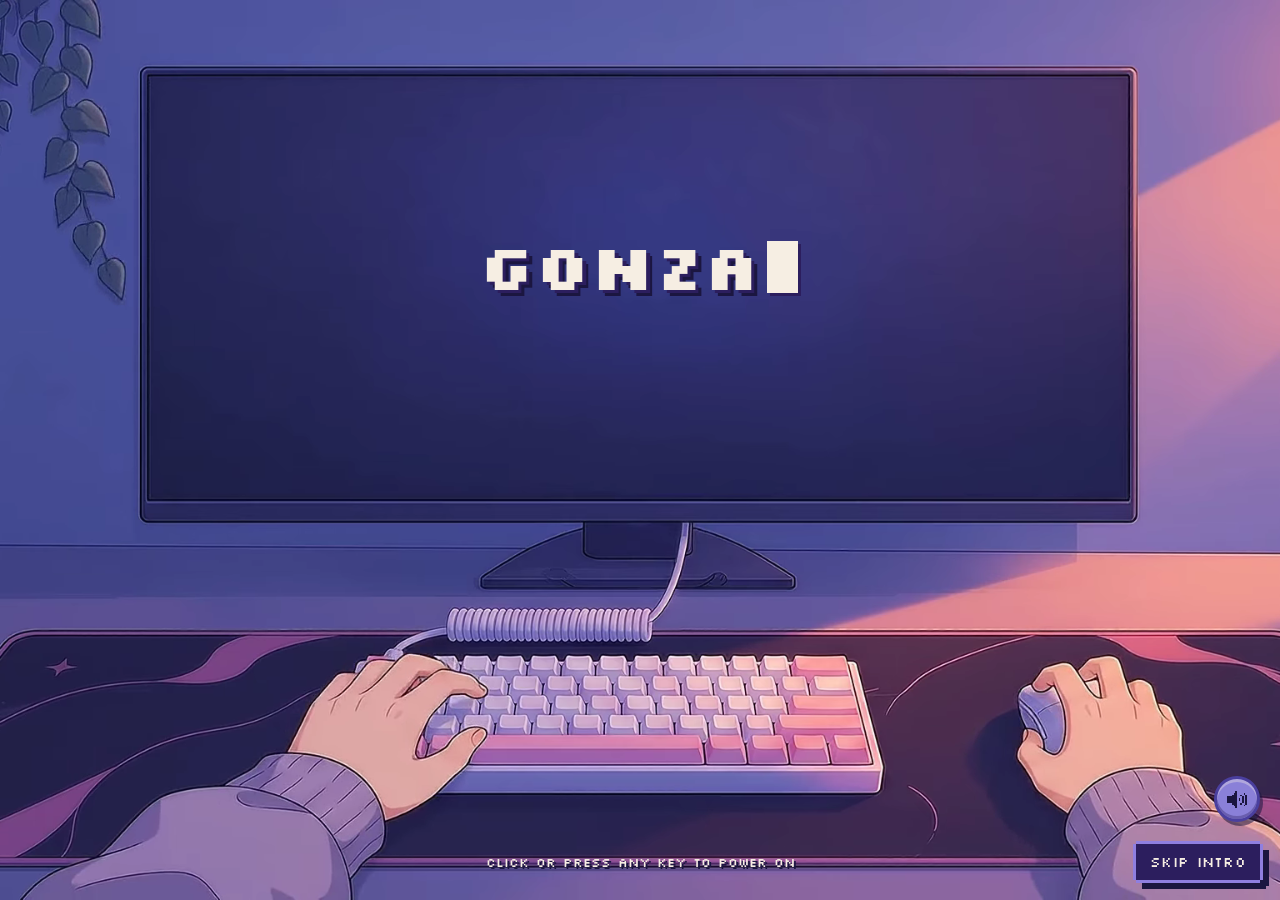
==== commit 671cdfae: "Ajusta el escritorio a ventanas anchas y cambia el título - La escena recorta el cielo de arriba en " ====
--- a/index.html
+++ b/index.html
@@ -3,7 +3,8 @@
 <head>
 <meta charset="utf-8">
 <meta name="viewport" content="width=device-width, initial-scale=1, viewport-fit=cover">
-<title>Armo Design · UX/UI Designer</title>
+<title>Gonzalo Armocida - Portfolio</title>
+<link rel="icon" type="image/svg+xml" href="data:image/svg+xml,%3Csvg xmlns='http://www.w3.org/2000/svg' viewBox='0 0 16 16' shape-rendering='crispEdges'%3E%3Crect width='16' height='16' fill='%238f7fe0'/%3E%3Crect x='1' y='1' width='14' height='14' fill='%232c1e5e'/%3E%3Cpath fill='%23f6eee3' d='M5 3h6v2H5zM3 5h2v6H3zM5 11h6v2H5zM11 8h2v3h-2zM8 8h3v2H8z'/%3E%3C/svg%3E">
 <meta name="description" content="Armo Design. UX/UI design portfolio by Gonzalo.">
 <meta name="theme-color" content="#1b1640">
 <link rel="preconnect" href="https://fonts.googleapis.com">
--- a/style.css
+++ b/style.css
@@ -78,9 +78,10 @@
 #desk{position:fixed;inset:0;overflow:hidden;background:#3e3c9b;opacity:0;visibility:hidden;z-index:10}
 #desk.show{opacity:1;visibility:visible;transition:opacity .5s steps(5)}
 #stage{position:absolute;left:50%;top:50%;width:max(100vw,calc(100vh*1672/940));width:max(100vw,calc(100dvh*1672/940));aspect-ratio:1672/940;transform:translate(-50%,-50%);background:#3e3c9b}
-#icons{position:absolute;inset:0}
+#icons{position:absolute;inset:0;pointer-events:none}
+#icons .icon{pointer-events:auto}
 #mlayer{position:absolute;inset:0;pointer-events:none;--u:.62px}
-#mlayer #icons{pointer-events:auto}
+#mlayer #icons{pointer-events:none}
 
 .icon{position:absolute;width:calc(var(--u)*156);display:flex;flex-direction:column;align-items:center;gap:calc(var(--u)*12);background:none;border:0;padding:0;touch-action:none;user-select:none;-webkit-user-select:none}
 .icon img{width:100%;height:auto;aspect-ratio:1;display:block;image-rendering:pixelated;pointer-events:none}
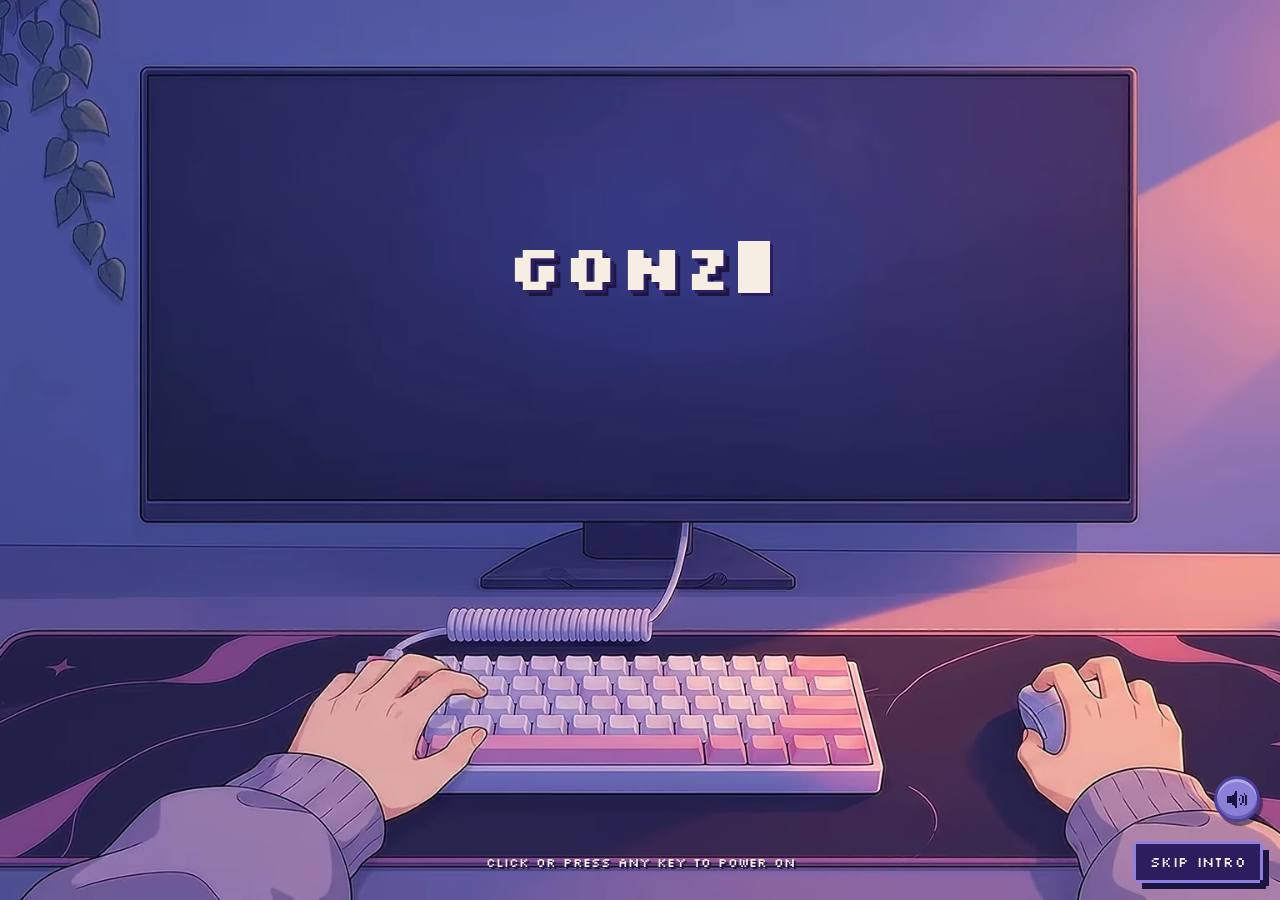
==== commit 2195c915: "Baja el volumen inicial y activa los sonidos por defecto - Volumen inicial de la música: 10 (antes 2" ====
--- a/index.html
+++ b/index.html
@@ -40,7 +40,7 @@
 </div>
 
 <button id="skip" class="btn pbox" type="button" hidden>Skip intro</button>
-<div id="musicWrap" class="vol-wrap"><span class="vol pbox"><input id="volBottom" type="range" min="0" max="100" step="1" value="20" aria-label="Music volume"></span><button id="music" type="button" aria-pressed="true" aria-label="Music" title="Music"><svg viewBox="0 0 12 10" width="20" height="17" shape-rendering="crispEdges" aria-hidden="true"><path fill="currentColor" d="M0 3h2v4H0zM2 3h1v4H2zM3 2h1v6H3zM4 1h1v8H4zM5 0h1v10H5z"/><g class="on"><path fill="currentColor" d="M7 4h1v2H7zM8 2h1v1H8zM9 3h1v4H9zM8 7h1v1H8zM10 1h1v1h-1zM11 2h1v6h-1zM10 8h1v1h-1z"/></g><g class="off"><path fill="currentColor" d="M7 3h1v1H7zM8 4h1v1H8zM9 5h1v1H9zM10 6h1v1h-1zM10 3h1v1h-1zM9 4h1v1H9zM8 5h1v1H8zM7 6h1v1H7z"/></g></svg></button></div>
+<div id="musicWrap" class="vol-wrap"><span class="vol pbox"><input id="volBottom" type="range" min="0" max="100" step="1" value="10" aria-label="Music volume"></span><button id="music" type="button" aria-pressed="true" aria-label="Music" title="Music"><svg viewBox="0 0 12 10" width="20" height="17" shape-rendering="crispEdges" aria-hidden="true"><path fill="currentColor" d="M0 3h2v4H0zM2 3h1v4H2zM3 2h1v6H3zM4 1h1v8H4zM5 0h1v10H5z"/><g class="on"><path fill="currentColor" d="M7 4h1v2H7zM8 2h1v1H8zM9 3h1v4H9zM8 7h1v1H8zM10 1h1v1h-1zM11 2h1v6h-1zM10 8h1v1h-1z"/></g><g class="off"><path fill="currentColor" d="M7 3h1v1H7zM8 4h1v1H8zM9 5h1v1H9zM10 6h1v1h-1zM10 3h1v1h-1zM9 4h1v1H9zM8 5h1v1H8zM7 6h1v1H7z"/></g></svg></button></div>
 <audio id="bgm" src="assets/music.mp3" loop preload="auto"></audio>
 
 <main id="desk" aria-label="Gonzalo OS desktop">
@@ -88,7 +88,7 @@
       <button class="mb-btn mb-hide" type="button" data-menu="help" aria-haspopup="menu" aria-expanded="false">Help</button>
     </div>
     <div class="mb-right">
-      <span class="vol-wrap vol-top mb-hide"><button id="sound" class="mb-btn" type="button" aria-pressed="false" aria-label="Music"></button><span class="vol pbox"><input id="volTop" type="range" min="0" max="100" step="1" value="20" aria-label="Music volume"></span></span>
+      <span class="vol-wrap vol-top mb-hide"><button id="sound" class="mb-btn" type="button" aria-pressed="false" aria-label="Music"></button><span class="vol pbox"><input id="volTop" type="range" min="0" max="100" step="1" value="10" aria-label="Music volume"></span></span>
       <span class="mb-ico mb-hide" data-art="wifi" title="Wifi"></span>
       <span id="date" class="mb-hide"></span>
       <time id="clock"></time>
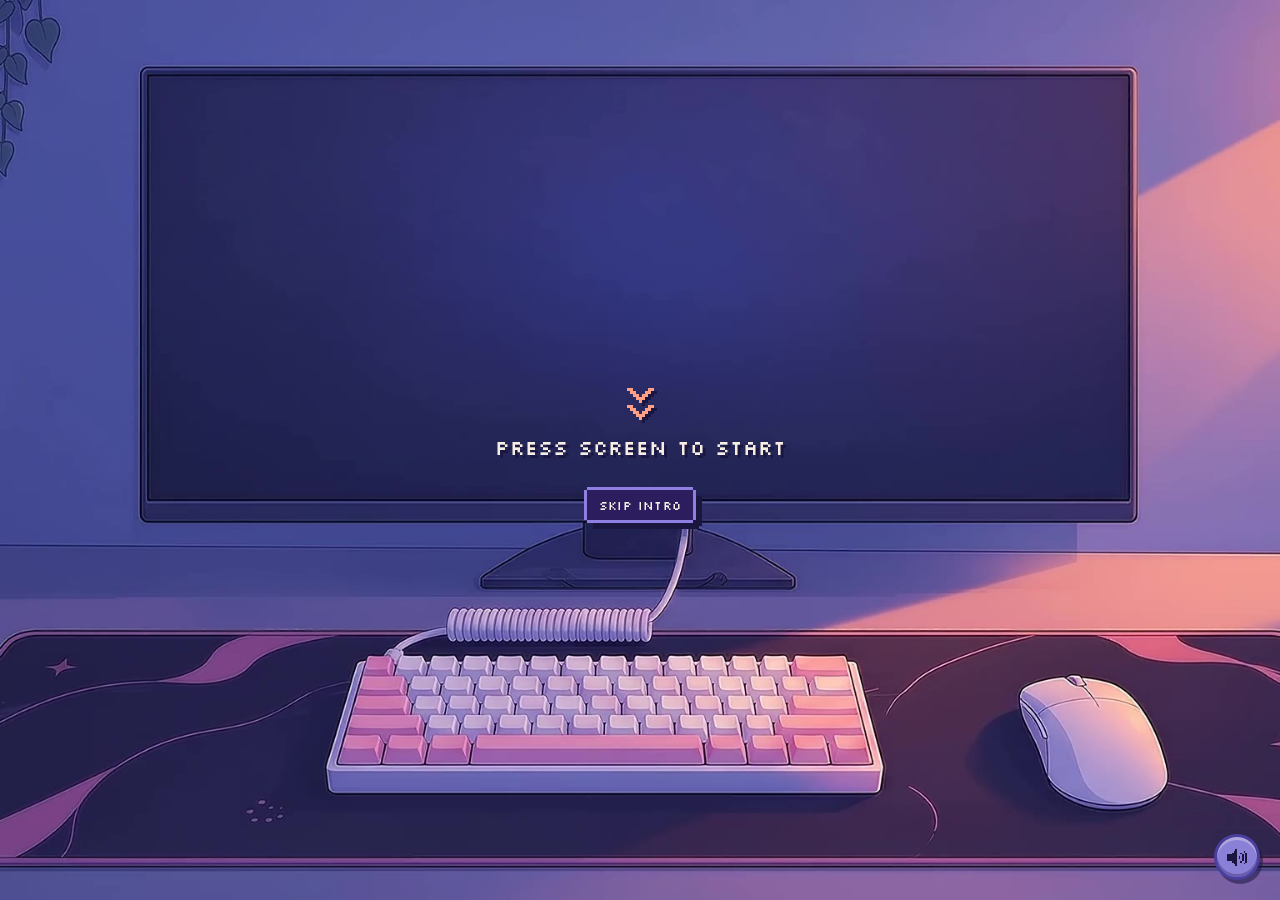
==== commit ef4831cc: "Agrega pantalla de inicio antes de la intro Si el visitante todavía no interactuó con la página, la " ====
--- a/index.html
+++ b/index.html
@@ -26,6 +26,10 @@
       <p class="h1"><span id="t1"></span></p>
       <p class="h2"><span id="t2"></span></p>
     </div></div>
+  </div>
+  <div id="gate" hidden>
+    <button id="gateStart" type="button"><span class="chev" aria-hidden="true"><i><svg viewBox="0 0 9 5" width="27" height="15" shape-rendering="crispEdges"><path fill="currentColor" d="M0 0h2v1H0zM7 0h2v1H7zM1 1h2v1H1zM6 1h2v1H6zM2 2h2v1H2zM5 2h2v1H5zM3 3h3v1H3zM4 4h1v1H4z"/></svg></i><i><svg viewBox="0 0 9 5" width="27" height="15" shape-rendering="crispEdges"><path fill="currentColor" d="M0 0h2v1H0zM7 0h2v1H7zM1 1h2v1H1zM6 1h2v1H6zM2 2h2v1H2zM5 2h2v1H5zM3 3h3v1H3zM4 4h1v1H4z"/></svg></i></span><span>Press screen to start</span></button>
+    <button id="gateSkip" class="btn pbox" type="button">Skip intro</button>
   </div>
   <p id="hint" aria-hidden="true">Click or press any key to power on</p>
 </section>
--- a/style.css
+++ b/style.css
@@ -32,6 +32,19 @@
 #screen{position:absolute;container-type:size;display:grid;place-items:center;pointer-events:none}
 #hello{text-align:center;text-shadow:.35cqw .35cqw 0 var(--line),.6cqw .6cqw 0 var(--ink)}
 #hello p{margin:0;white-space:nowrap}
+#gate{position:absolute;inset:0;z-index:2;cursor:var(--cur-hand);display:flex;flex-direction:column;align-items:center;justify-content:center;gap:22px}
+#gate[hidden]{display:none}
+#gate .btn{font-size:clamp(14px,1.3vw,22px);padding:.8em 1.3em}
+#gateSkip{font-size:clamp(12px,.95vw,16px)!important;padding:.6em 1em!important}
+#gateStart{background:none;border:0;padding:.4em .6em;font-family:"Silkscreen",monospace;font-size:clamp(16px,1.6vw,28px);color:var(--cream);text-shadow:3px 3px 0 var(--ink);display:flex;flex-direction:column;align-items:center;gap:14px}
+#gateStart:focus-visible{outline:none}
+.chev{display:flex;flex-direction:column;align-items:center;gap:2px;color:var(--peach);filter:drop-shadow(3px 3px 0 var(--ink))}
+.chev i{display:block;animation:chev 1.1s steps(1) infinite}
+.chev i:nth-child(2){animation-delay:.28s}
+@keyframes chev{0%,55%{opacity:1}56%,100%{opacity:.15}}
+@media (prefers-reduced-motion:reduce){.chev i{animation:none}}
+@keyframes gatePulse{50%{transform:translateY(-3px)}}
+#intro.gated #hint{opacity:0;animation:none}
 #hello.out{opacity:0;transition:opacity .2s steps(3)}
 .h1{font-family:"Silkscreen",monospace;font-weight:700;font-size:6.4cqw;line-height:1;color:var(--cream);letter-spacing:.02em;min-height:1em}
 .h2{margin-top:.35em!important;font-size:3.1cqw;line-height:1;color:var(--lav2);min-height:1em}
